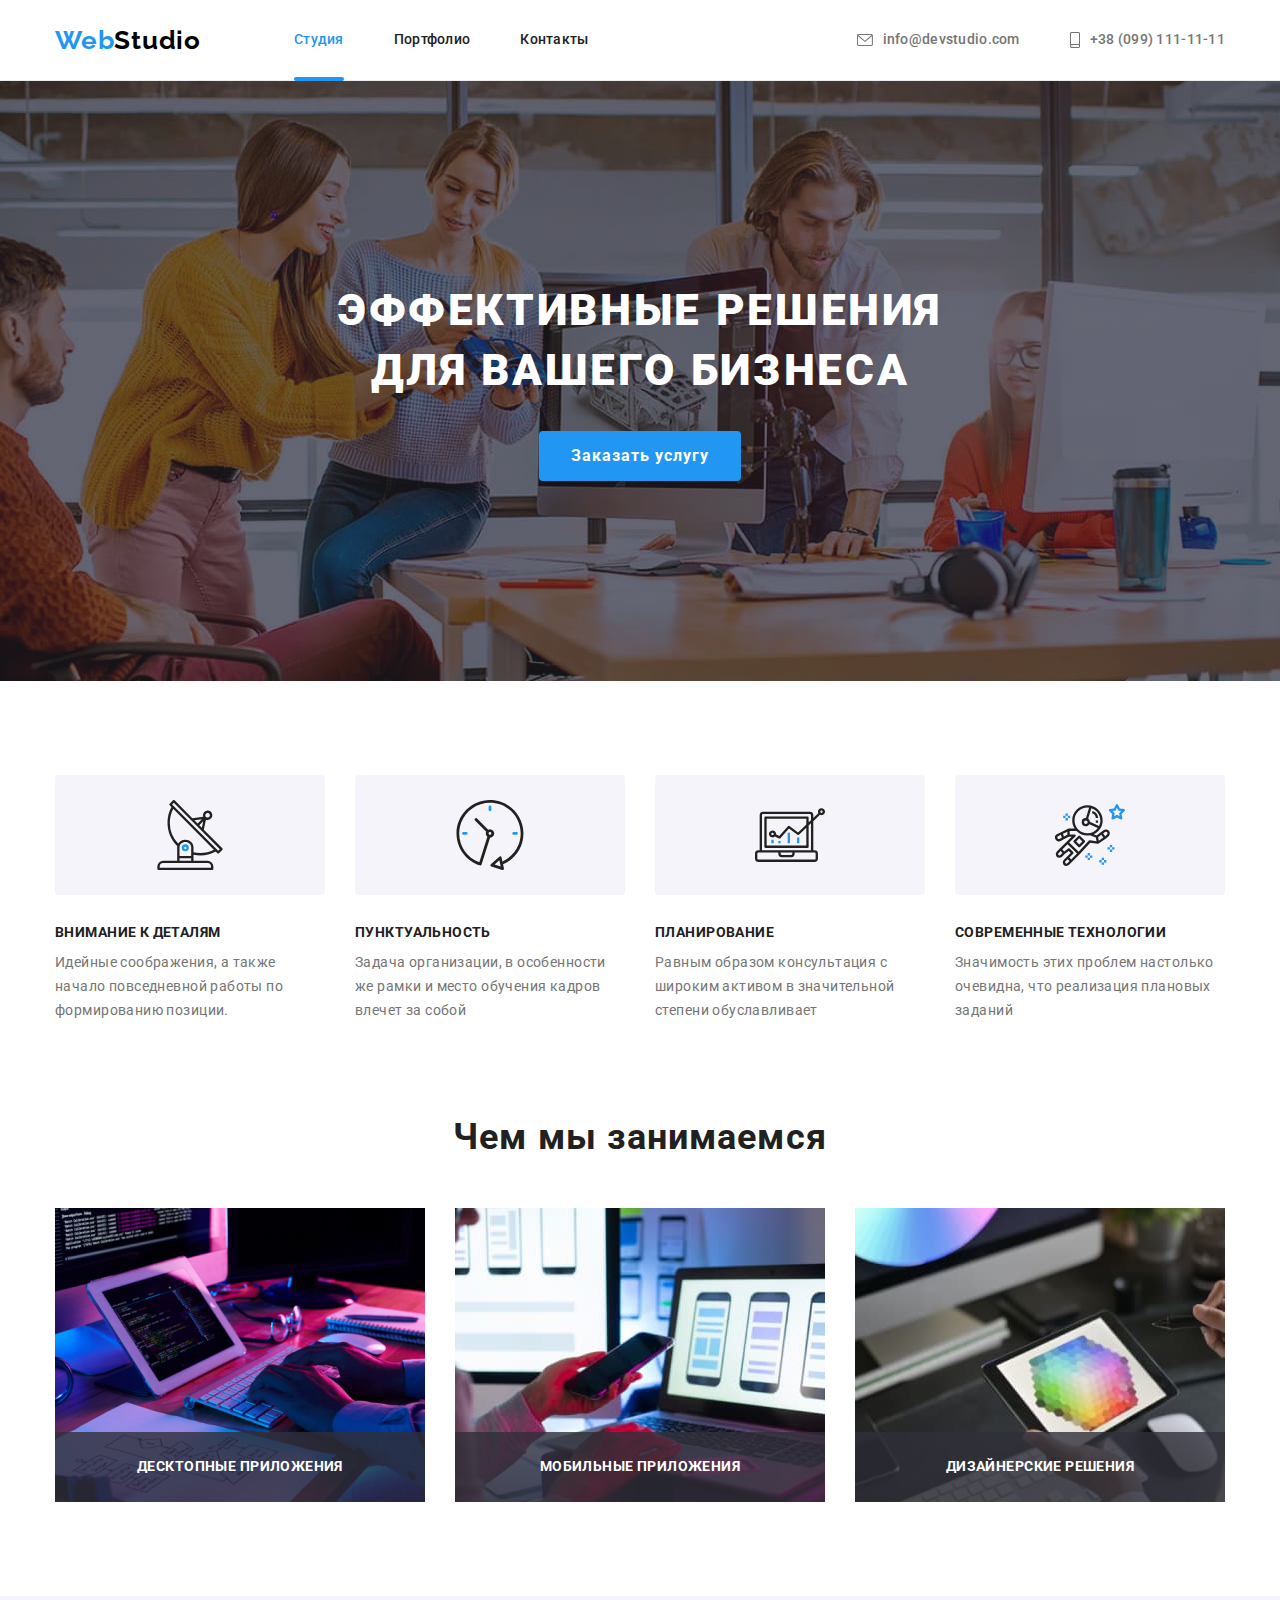
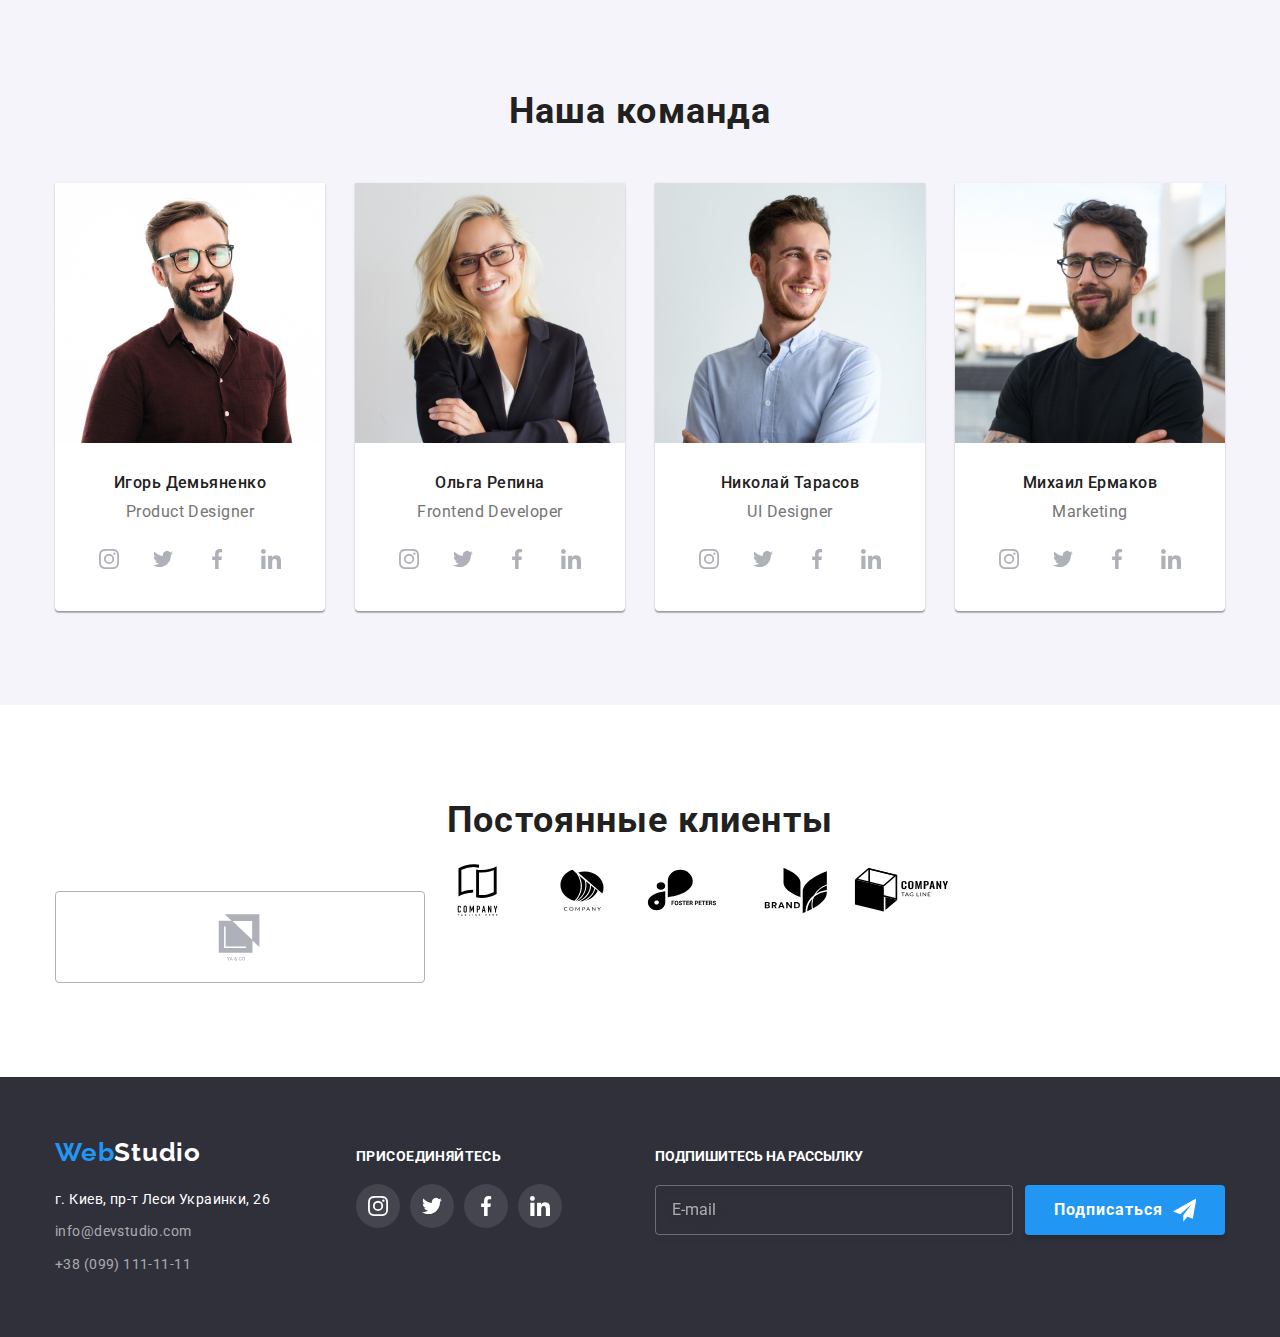
==== index.html @ c0c323d1 "team" ====
<!DOCTYPE html>
<html lang="ru">
  <head>
    <meta charset="UTF-8" />
    <meta http-equiv="X-UA-Compatible" content="IE=edge" />
    <meta name="viewport" content="width=device-width, initial-scale=1.0" />
    <title>WebStudio</title>
    <link
      href="https://fonts.googleapis.com/css2?family=Raleway:wght@700&family=Roboto:wght@400;500;700;900&display=swap"
      rel="stylesheet"
    />
    <link
      rel="stylesheet"
      href="https://cdnjs.cloudflare.com/ajax/libs/modern-normalize/1.1.0/modern-normalize.min.css"
    />
    <link rel="stylesheet" href="./css/style.css" />
  </head>
  <body>
    <!-- Хедер -->
    <header class="page-header">
      <div class="container page-header__container">
        <a href="./index.html" class="logo page-header__logo">
          <span class="logo__accent">Web</span>Studio
        </a>
        <!-- Навигация  -->
        <nav class="navigation container__navigation">
          <ul class="site-nav">
            <li class="site-nav__item">
              <a href="./index.html" class="site-nav__link site-nav__link--current"> Студия </a>
            </li>
            <li class="site-nav__item">
              <a href="./portfolio.html" class="site-nav__link"> Портфолио </a>
            </li>
            <li class="site-nav__item"><a href="" class="site-nav__link"> Контакты </a></li>
          </ul>
        </nav>
        <!-- Контакты -->
        <ul class="contacts page-header__contacts">
          <li class="contacts__item">
            <a href="mailto:info@devstudio.com" class="contacts__link">
              <svg class="contacts__icon" height="12" width="16">
                <use href="./images/icons.svg#icon-envelope"></use>
              </svg>
              info@devstudio.com</a
            >
          </li>
          <li class="contacts__item">
            <a href="tel:+380991111111" class="contacts__link">
              <svg class="contacts__icon" height="16" width="10">
                <use href="./images/icons.svg#icon-smartphone"></use>
              </svg>
              +38 (099) 111-11-11</a
            >
          </li>
        </ul>
      </div>
    </header>
    <!-- Главный раздел -->
    <main>
      <!-- Герой -->
      <section class="hero">
        <div class="container">
          <h1 class="hero__title">
            Эффективные решения <br />
            для вашего бизнеса
          </h1>
          <!-- кнопка -->
          <button type="button" class="button-primary hero__button-primary" data-modal-open>
            Заказать услугу
          </button>
        </div>
      </section>
      <!-- секция особенности -->
      <section class="section">
        <div class="container">
          <h2 class="visually-hidden">Особенности</h2>

          <ul class="feature">
            <li class="feature__item">
              <div class="feature__icon-div">
                <svg class="feature__icon" height="70" width="70">
                  <use href="./images/icons.svg#icon-antenna-1"></use>
                </svg>
              </div>
              <h3 class="feature__title">Внимание к деталям</h3>
              <p class="feature__text">
                Идейные соображения, а также начало повседневной работы по формированию позиции.
              </p>
            </li>

            <li class="feature__item">
              <div class="feature__icon-div">
                <svg class="feature__icon" height="70" width="70">
                  <use href="./images/icons.svg#icon-clock-1"></use>
                </svg>
              </div>
              <h3 class="feature__title">Пунктуальность</h3>
              <p class="feature__text">
                Задача организации, в особенности же рамки и место обучения кадров влечет за собой
              </p>
            </li>

            <li class="feature__item">
              <div class="feature__icon-div">
                <svg class="feature__icon" height="70" width="70">
                  <use href="./images/icons.svg#icon-diagram-1"></use>
                </svg>
              </div>

              <h3 class="feature__title">Планирование</h3>
              <p class="feature__text">
                Равным образом консультация с широким активом в значительной степени обуславливает
              </p>
            </li>

            <li class="feature__item">
              <div class="feature__icon-div">
                <svg class="feature__icon" height="70" width="70">
                  <use href="./images/icons.svg#icon-astronaut-1"></use>
                </svg>
              </div>

              <h3 class="feature__title">Современные технологии</h3>
              <p class="feature__text">
                Значимость этих проблем настолько очевидна, что реализация плановых заданий
              </p>
            </li>
          </ul>
        </div>
      </section>
      <!-- секция работы -->
      <section class="section section--no-top-padding">
        <div class="container">
          <h2 class="section__title">Чем мы занимаемся</h2>
          <ul class="images">

            <li class="images__item">
              <div class="images__card">
                <img src="./images/img-1.jpg" alt="Создание баз данных" width="370" height="294" />
                <div class="images__thumb">
                  <p class="images__text">Десктопные приложения</p>
                </div>
              </div>
            </li>

            <li class="images__item">
              <div class="images__card">
                <img
                  src="./images/img-2.jpg"
                  alt="Синхронизация приложений"
                  width="370"
                  height="294"
                  />

                <div class="images__thumb">
                  <p class="images__text">Мобильные приложения</p>
                </div>
              </div>
            </li>

            <li class="images__item">
              <div class="images__card">
                <img src="./images/img-3.jpg" alt="Подбор цвета" width="370" height="294" />

                <div class="images__thumb">
                  <p class="images__text">Дизайнерские решения</p>
                </div>
              </div>
            </li>
          </ul>
        </div>
      </section>

      <!-- секция команда -->
      <section class="section section--team">
        <div class="container">
          <h2 class="section__title">Наша команда</h2>

          <ul class="team">
            <li class="team__item">
              <article class="team__card">
                <img
                  src="./images/team-card-1.jpg"
                  alt="Игорь Демьяненко"
                  width="270"
                  height="260"
                />

                <div class="team__card-thumb">
                  <h3 class="team__title">Игорь Демьяненко</h3>
                  <p class="team__text" lang="en">Product Designer</p>
                  <ul class="social">
                    <li class="social__item">
                      <a
                        href="https://www.instagram.com/"
                        target="_blank"
                        rel="noreferrer noopener"
                        class="social__link"
                      >
                        <svg class="social__icon" height="20" width="20">
                          <use href="./images/icons.svg#icon-instagram-2-1"></use>
                        </svg>
                      </a>
                    </li>
                    <li class="social__item">
                      <a href="" class="social__link" >
                        <svg class="social__icon" height="20" width="20">
                          <use href="./images/icons.svg#icon-twitter-1"></use>
                        </svg>
                      </a>
                    </li>
                    <li class="social__item">
                      <a href="" class="social__link">
                        <svg class="social__icon" height="20" width="20">
                          <use href="./images/icons.svg#icon-facebook-1"></use>
                        </svg>
                      </a>
                    </li>
                    <li class="social__item">
                      <a href="" class="social__link">
                        <svg class="social__icon" height="20" width="20">
                          <use href="./images/icons.svg#icon-linkedin-1"></use>
                        </svg>
                      </a>
                    </li>
                  </ul>
                </div>
              </article>
            </li>

            <li class="team__item">
              <article class="team__card">
                <img src="./images/team-card-2.jpg" alt="Ольга Репина" width="270" height="260" />

                <div class="team__card-thumb">
                  <h3 class="team__title">Ольга Репина</h3>
                  <p class="team__text" lang="en">Frontend Developer</p>
                  <ul class="social">
                    <li class="social__item">
                      <a href="" class="social__link">
                        <svg class="social__icon" height="20" width="20">
                          <use href="./images/icons.svg#icon-instagram-2-1"></use>
                        </svg>
                      </a>
                    </li>
                    <li class="social__item">
                      <a href="" class="social__link">
                        <svg class="social__icon" height="20" width="20">
                          <use href="./images/icons.svg#icon-twitter-1"></use>
                        </svg>
                      </a>
                    </li>
                    <li class="social__item">
                      <a href="" class="social__link">
                        <svg class="social__icon" height="20" width="20">
                          <use href="./images/icons.svg#icon-facebook-1"></use>
                        </svg>
                      </a>
                    </li>
                    <li class="social__item">
                      <a href="" class="social__link">
                        <svg class="social__icon" height="20" width="20">
                          <use href="./images/icons.svg#icon-linkedin-1"></use>
                        </svg>
                      </a>
                    </li>
                  </ul>
                </div>
              </article>
            </li>

            <li class="team__item">
              <article class="team__card">
                <img
                  src="./images/team-card-3.jpg"
                  alt="Николай Тарасов"
                  width="270"
                  height="260"
                />

                <div class="team__card-thumb">
                  <h3 class="team__title">Николай Тарасов</h3>
                  <p class="team__text" lang="en">UI Designer</p>
                  <ul class="social">
                    <li class="item">
                      <a href="" class="social__link">
                        <svg class="social__icon" height="20" width="20">
                          <use href="./images/icons.svg#icon-instagram-2-1"></use>
                        </svg>
                      </a>
                    </li>
                    <li class="item">
                      <a href="" class="social__link">
                        <svg class="social__icon" height="20" width="20">
                          <use href="./images/icons.svg#icon-twitter-1"></use>
                        </svg>
                      </a>
                    </li>
                    <li class="item">
                      <a href="" class="social__link">
                        <svg class="social__icon" height="20" width="20">
                          <use href="./images/icons.svg#icon-facebook-1"></use>
                        </svg>
                      </a>
                    </li>
                    <li class="item">
                      <a href="" class="social__link">
                        <svg class="social__icon" height="20" width="20">
                          <use href="./images/icons.svg#icon-linkedin-1"></use>
                        </svg>
                      </a>
                    </li>
                  </ul>
                </div>
              </article>
            </li>

            <li class="team__item">
              <article class="team__card">
                <img src="./images/team-card-4.jpg" alt="Михаил Ермаков" width="270" height="260" />

                <div class="team__card-thumb">
                  <h3 class="team__title">Михаил Ермаков</h3>
                  <p class="team__text" lang="en">Marketing</p>
                  <ul class="social">
                    <li class="item">
                      <a href="" class="social__link">
                        <svg class="social__icon" height="20" width="20">
                          <use href="./images/icons.svg#icon-instagram-2-1"></use>
                        </svg>
                      </a>
                    </li>
                    <li class="item">
                      <a href="" class="social__link">
                        <svg class="social__icon" height="20" width="20">
                          <use href="./images/icons.svg#icon-twitter-1"></use>
                        </svg>
                      </a>
                    </li>
                    <li class="item">
                      <a href="" class="social__link">
                        <svg class="social__icon" height="20" width="20">
                          <use href="./images/icons.svg#icon-facebook-1"></use>
                        </svg>
                      </a>
                    </li>
                    <li class="item">
                      <a href="" class="social__link">
                        <svg class="social__icon" height="20" width="20">
                          <use href="./images/icons.svg#icon-linkedin-1"></use>
                        </svg>
                      </a>
                    </li>
                  </ul>
                </div>
              </article>
            </li>
          </ul>
        </div>
      </section>

      <!-- Секция Клиенты -->
      <section class="section">
        <div class="container">
          <h2 class="section__title">Постоянные клиенты</h2>
          <ul class="customers">
            <li class="customers__item">
              <a href="" class="costumers__link">
                <svg class="icon-costumers first">
                  <use href="./images/icons.svg#icon-Logo"></use>
                </svg>
              </a>
            </li>
            <li class="item">
              <a href="" class="link-costumers">
                <svg class="icon-costumers second">
                  <use href="./images/icons.svg#icon-Logo-1"></use>
                </svg>
              </a>
            </li>

            <li class="item">
              <a href="" class="link-costumers">
                <svg class="icon-costumers third">
                  <use href="./images/icons.svg#icon-Logo-2"></use>
                </svg>
              </a>
            </li>

            <li class="item">
              <a href="" class="link-costumers">
                <svg class="icon-costumers fourth">
                  <use href="./images/icons.svg#icon-Logo-3"></use>
                </svg>
              </a>
            </li>

            <li class="item">
              <a href="" class="link-costumers">
                <svg class="icon-costumers fifth">
                  <use href="./images/icons.svg#icon-Logo-4"></use>
                </svg>
              </a>
            </li>

            <li class="item">
              <a href="" class="link-costumers">
                <svg class="icon-costumers sixth">
                  <use href="./images/icons.svg#icon-Logo-5"></use>
                </svg>
              </a>
            </li>
          </ul>
        </div>
      </section>
    </main>

    <!-- Футер -->
    <footer class="page-footer">
      <div class="container page-footer__content">
        <!-- <div class=""> -->
          <div class="page-footer__address">
            <a href="./index.html" class="logo page-footer__logo"> <span class="logo__accent">Web</span>Studio </a>
            <address class="address">
              <ul class="address__list">
                <li class="address__item">
                  <a
                    href="https://goo.gl/maps/oPbWowYrKjm67KPz8"
                    class="address__link address__link--location"
                    target="_blank"
                    rel="noreferrer noopener"
                    >г. Киев, пр-т Леси Украинки, 26
                  </a>
                </li>
                <li class="address__item">
                  <a href="mailto:info@devstudio.com" class="address__link">info@devstudio.com </a> <br />
                </li>
                <li class="address__item">
                  <a href="tel:+380991111111" class="address__link">+38 (099) 111-11-11</a>
                </li>
              </ul>
            </address>
          </div>

          <div class="page-footer__social">
            <h2 class="footer__title">присоединяйтесь</h2>
            <ul class="social footer__social">
              <li class="social__item">
                <a
                  href="https://www.instagram.com/"
                  target="_blank"
                  rel="noreferrer noopener"
                  class="social__link"
                >
                  <svg class="social__icon" height="20" width="20">
                    <use href="./images/icons.svg#icon-instagram-2-1"></use>
                  </svg>
                </a>
              </li>
              <li class="social__item">
                <a href="" class="social__link" >
                  <svg class="social__icon" height="20" width="20">
                    <use href="./images/icons.svg#icon-twitter-1"></use>
                  </svg>
                </a>
              </li>
              <li class="social__item">
                <a href="" class="social__link">
                  <svg class="social__icon" height="20" width="20">
                    <use href="./images/icons.svg#icon-facebook-1"></use>
                  </svg>
                </a>
              </li>
              <li class="social__item">
                <a href="" class="social__link">
                  <svg class="social__icon" height="20" width="20">
                    <use href="./images/icons.svg#icon-linkedin-1"></use>
                  </svg>
                </a>
              </li>
            </ul>
            
          </div>

          <form class="footer-form" autocomplete="off">
            <label class="footer-field">
              Подпишитесь на рассылку
              <input type="email" name="mail" placeholder="E-mail" />
            </label>

            <button class="btn-footer" type="submit">
              Подписаться
              <svg class="icon-form">
                <use href="./images/icons.svg#icon-icon-send"></use>
              </svg>
            </button>
          </form>
        <!-- </div> -->
      </div>
    </footer>

    <div class="backdrop is-hidden" data-modal>
      <div class="modal">
        <form class="form-modal" autocomplete="off">
          <p class="form-modal__title">Оставьте свои данные, мы вам перезвоним</p>

          <label class="form-modal__field">
            Имя
            <input class="form-modal__input" type="text" name="name" />
            <svg class="form-modal__icon" width="18" height="18">
              <use href="./images/icons.svg#icon-person-black-18dp-1"></use>
            </svg>
          </label>

          <label class="form-modal__field">
            Телефон
            <input class="form-modal__input" type="tel" name="tel" />
            <svg class="form-modal__icon" width="18" height="18">
              <use href="./images/icons.svg#icon-phone-black-18dp-1"></use>
            </svg>
          </label>

          <label class="form-modal__field">
            Почта
            <input class="form-modal__input" type="email" name="email" />
            <svg class="form-modal__icon" width="18" height="18">
              <use href="./images/icons.svg#icon-email-black-18dp-1"></use>
            </svg>
          </label>

          <label class="form-modal__field form-modal__field--textarea">
            Комментарий
            <textarea
              class="form-modal__textarea"
              name="comment"
              rows="4"
              placeholder="Введите текст"
            ></textarea>
          </label>

          <label class="form-modal__field form-modal__field--checkbox">
            <input class="policy-checkbox" type="checkbox" name="policy" />

            <svg class="icon-check" width="16" height="15">
              <use href="./images/icons.svg#icon-Vector-2"></use>
            </svg>
            <span>
              Соглашаюсь с рассылкой и принимаю <a href="" class="policy-link">Условия договора</a>
            </span>
          </label>

          <button class="button-submit" type="submit">Отправить</button>
        </form>

        <button type="button" class="button-close" data-modal-close>
          <svg class="icon-modal">
            <use href="./images/icons.svg#icon-close-black-18dp-2-1"></use>
          </svg>
        </button>
      </div>
    </div>
    <script src="./js/modal.js"></script>
  </body>
</html>
---- css/style.css ----
html{
    box-sizing: border-box;
}

*, 
*::before,
*::after{
box-sizing: inherit;
}

:root {
    --primery-text-color: #757575;
    --title-text-color:#212121;
    --accent-color: #2196F3;
    --primery-white-color:#FFFFFF;
    --footer-contact-color:rgba(255, 255, 255, 0.6);
    --hero-button-color:#188CE8;
    --button-portfolio-color:#F5F4FA;
    --hero-fon-color:#2F303A;
    --card-set-gape: 30px;
    --box-shadow-team:0px 1px 3px rgba(0, 0, 0, 0.12),
    0px 1px 1px rgba(0, 0, 0, 0.14),
    0px 2px 1px rgba(0, 0, 0, 0.2);
    --box-shadow-benefits:0px 1px 1px rgba(0, 0, 0, 0.12), 
    0px 4px 4px rgba(0, 0, 0, 0.06), 
    1px 4px 6px rgba(0, 0, 0, 0.16);
}


 /*утилиты  */
h1,
h2,
h3,
h4,
h5,
h6,
p {
margin: 0;
}

ul{
margin: 0;
padding: 0;
list-style: none;
}

img {
display: block;
max-width: 100%;
height: auto
}

a{
text-decoration: none;
color: inherit;
}

body {
    background-color:var(--primery-white-color);
    color:var(--primery-text-color);
    font-family: Roboto, sans-serif;
    }

/* скрыть заголовок H1 */
.visually-hidden {
position: absolute;
white-space: nowrap;
width: 1px;
height: 1px;
overflow: hidden;
border: 0px;
padding: 0px;
clip: rect(0 0 0 0);
clip-path: inset(50%);
margin: -1px;
}
/* .list {
margin: 0px;
padding: 0px;
list-style: none;
} */
/* разметка хедера */
.page-header{
border-bottom: 1px solid #ECECEC;
}

/* fix heder */
/* .page-header{
position: fixed;
width: 100%;
top: 0;
left: 0;
min-height: 80px;
background-color:rgba(255, 165, 0, 1);
outline: 1px solid black;
} */





/* разметка навигации */
.page-header__container{
display: flex;
align-items: center;
justify-content: baseline;
}


.page-header__contacts{
margin-left: auto;
}
/* разметка контейнера */

.container {
width: 1200px;
padding-left: 15px;
padding-right: 15px;
margin-left: auto;
margin-right: auto;
}


/* разметка оформление
.card-thumb {
outline: 1px solid red;
}

.item * {
outline: 1px solid tomato;


/* logo */

.accent {
color: var(--accent-color);
}

.logo {
color: #000000;
font-family: Raleway, sans-serif;
font-weight: 700;
font-size: 26px;
line-height: 1.19;
letter-spacing: 0.03em;
text-decoration: none;

transition:color 250ms cubic-bezier(0.4, 0, 0.2, 1);

}


.logo__accent{
    color: var(--accent-color);
}
.page-header__logo{
margin-right: 93px;
}
.logo:hover,
.logo:focus {
color: var(--accent-color);
}
.nav{
/* margin-left: 93px; */
}
.site-nav{
display: flex;
}

.site-nav__item{
margin-right: 50px;
}
.site-nav .item:last-child{
margin-right: 0px;
}

/* site nav */
.site-nav__link {
display: block;
position: relative;
padding-top: 32px;
padding-bottom: 32px;

color:var(--title-text-color) ;
font-weight: 500;
font-size: 14px;
line-height: 1.14;
letter-spacing: 0.02em;
text-decoration: none;

transition:color 250ms cubic-bezier(0.4, 0, 0.2, 1);
}
.site-nav__link:hover, 
.site-nav__link:focus{
color:var(--accent-color) ;
}
.site-nav__link--current {
color:var(--accent-color);
}
/* подчеркивание */
.site-nav__link--current::after {
display: block;
position: absolute;
bottom: -1px;
left: 0px;
content: "";
width: 100%;
height: 4px;
border-radius: 2px;
background-color: var(--accent-color);
}

/* auth-nav */
.contacts{
display: flex;
/* margin-left: auto; */
align-items: center;
justify-content: center;
}



.contacts__item:not(:last-child){
margin-right: 50px;
}
/* oбязательно!!!!!!!!! content:
иконки конверт и телефон "" */

.contacts__icon{
margin-right: 10px;
}

/* .icon-smartfhone{
height: 16px;
width: 10px;
margin-right: 10px;

} */



/* text  */
.contacts__link{
display: flex;
align-items: center;
color: var(--primery-text-color);
fill: var(--primery-text-color);
font-weight: 500;
font-size: 14px;
line-height: 1.14;
letter-spacing: 0.02em;
text-decoration: none;

transition:color 250ms cubic-bezier(0.4, 0, 0.2, 1), 
fill 250ms cubic-bezier(0.4, 0, 0.2, 1) ;

}


.contacts__link:hover, 
.contacts__link:focus{
color: var(--accent-color);
fill: var(--accent-color);
}


.hero{
margin-left: auto;
margin-right: auto;
padding: 200px 0px;
text-align: center;
max-width: 1600px;
min-height: 600px;
background-color: var(--hero-fon-color);
background-image: linear-gradient(to right,
rgba(47, 48, 58,0.4), 
rgba(47, 48, 58, 0.4)),
url(../images/background-hero.jpg);
background-repeat: no-repeat;
background-position: center;
background-size: cover;
}


.hero__title{
margin-top: 0px;
margin-bottom:30px;

color:var(--primery-white-color);
font-weight: 900;
font-size: 44px;
line-height: 1.36;
letter-spacing: 0.06em;
text-transform: uppercase;
}


/* button index.html*/

.button{cursor: pointer;}
/* .button--primary{cursor: pointer;} */
.button-close{cursor: pointer;}
.btn-footer{cursor: pointer;}
.button-submit{cursor: pointer;}

.button-primary{
display:inline-block;
cursor: pointer;
border-radius:4px;
padding: 10px 32px;
min-width: 200px;
text-align: center;



color:var(--primery-white-color);
background-color:var(--accent-color);
font-family: inherit;
font-weight: 700;
font-size: 16px;
line-height: 1.88;
text-align: center;
letter-spacing: 0.06em;
text-decoration: none;
border: none;

transition:color 250ms cubic-bezier(0.4, 0, 0.2, 1),
background-color 250ms cubic-bezier(0.4, 0, 0.2, 1);
}

.button-primary:hover,
.button-primary:focus {
/* border: none; */
color: var(--primery-white-color);
background-color:var(--hero-button-color);
}


/*падинги всех секций*/
.section{
padding: 94px 0px;
}

.section--no-top-padding{
    padding-top: 0;
}

.section--team{
background-color:var(--button-portfolio-color); 
padding: 94px 0px;
}

/* стили и отступы заголовоков H */
.section__title {
color: var(--title-text-color);
font-weight: 700;
font-size: 36px;
line-height: 1.17;
text-align: center;
letter-spacing: 0.03em;

margin-bottom: 50px;
}

/* section Feature */

/* контейнер FEATURE */

/* установка иконок */



.feature {
display: flex;
margin-top: calc(-1 * var(--card-set-gape));
margin-left: calc(-1 * var(--card-set-gape));
}


.feature__item {
flex-basis: calc(100% / 3 - var(--card-set-gape));
margin-left: var(--card-set-gape);
margin-top: var(--card-set-gape);
}
.feature__icon-div {
    display: flex;
    justify-content: center;
    align-items: center;
    height: 120px;
    background-color: var(--button-portfolio-color);
    border-radius: 4px;
    margin-bottom: 30px;
}

.feature__icon {
    height: 70px;
    width: 70px;
}

.feature__title {
color: var(--title-text-color);
font-weight: 700;
font-size: 14px;
line-height: 1.14;
letter-spacing: 0.03em;
font-style: normal;
text-transform: uppercase;
}

.feature__text {
margin-top: 10px;
color: var(--primery-text-color);
font-weight: 400;
font-size: 14px;
line-height: 1.7;
letter-spacing: 0.03em;
font-style: normal;
}

/* section-Images */

/* /* контейнер IMAGES */
.section-images {
/* padding-top: 0px; */
}

.section-images__title{
color: var(--title-text-color);
font-weight: 700;
font-size: 36px;
line-height: 1.17;
text-align: center;
letter-spacing: 0.03em; 
margin-bottom: 50px;
} 

.images {

display: flex;
margin-top: calc(-1 * var(--card-set-gape));
margin-left: calc(-1 * var(--card-set-gape));
}
    
.images__item {
flex-basis: calc(100% / 3 - var(--card-set-gape));
margin-left: var(--card-set-gape);
margin-top: var(--card-set-gape);
}



.images__card{
display: flex;
position: relative;
}

.images__thumb{
position: absolute;
display: flex;
height: 70px;
width: 100%;
justify-content: center;
align-items: center;
bottom: 0px;
background-color: rgba(47, 48, 58, 0.8);
}

.images__text{
font-style: normal;
font-weight: 700;
font-size: 14px;
line-height: 1.14;
letter-spacing: 0.03em;
text-transform: uppercase;
color:var(--primery-white-color);
}







/* section-Team */

/* контейнер TEAM */
/* .team-section{
background-color:var(--button-portfolio-color); 
padding: 94px 0px;
} */
.team {

/* сетка для разметки 1 строка */
display: flex;
/* margin-top: calc(-1 * var(--card-set-gape));
margin-left: calc(-1 * var(--card-set-gape)); */
gap: 30px;
}

/* .team-section__title{
color: var(--title-text-color);
font-weight: 700;
font-size: 36px;
line-height: 1.17;
text-align: center;
letter-spacing: 0.03em; 
margin-bottom: 50px;
}    */


.team__item {
/* flex-basis: calc(100% / 3 - var(--card-set-gape)); */
/* margin-left: var(--card-set-gape); */
/* margin-top: var(--card-set-gape); */
box-shadow: var(--box-shadow-team);
border-radius: 0px 0px 4px 4px;
background-color: #FFFFFF;
}

.team__card-thumb{
padding: 30px 0px;
text-align: center;
}
.team__title{
color: var(--title-text-color);
font-weight: 500;
font-size: 16px;
line-height: 1.19;
letter-spacing: 0.03em;
/* text-align: center; */
}
.team__text{
color: var(--primery-text-color);
font-size: 16px;
line-height: 1.19;
letter-spacing: 0.03em;
margin-top: 10px;
margin-bottom: 16px;
/* text-align: center; */
}


/* Добавление иконок соц.сети в team */
.social{
display: flex;
align-items: center;
justify-content: center;
gap: 10px;
}

.social__link{
display: flex; 
align-items: center;
justify-content: center;
height: 44px;
width: 44px;
border-radius: 50%;
fill: #AFB1B8;
transition:background-color 250ms cubic-bezier(0.4, 0, 0.2, 1),
fill 250ms cubic-bezier(0.4, 0, 0.2, 1);
} 

.social__icon{

}

/* .social__link{
display: flex;
align-items: center;
justify-content: center;
} */

/* .social-title>.item{
margin-right:10px ;
} */
/* .social-title>.item:nth-child(4n){
margin-right: 0px;
} */


/* .icon-inst,
.icon-twitter,
.icon-facebook,
.icon-ln{
height: 20px;
width: 20px;
} */

.social__link:hover,
.social__link:focus{
fill:#FFFFFF;
background-color: var(--accent-color);
} 
    
    



/* секция Постоянные клиенты */




.customers{
display: flex;
margin-top: calc(-1 * var(--card-set-gape));
margin-left: calc(-1 * var(--card-set-gape));
}
.customers__item{
flex-basis: calc(100% / 3 - var(--card-set-gape));
margin-left: var(--card-set-gape);
margin-top: var(--card-set-gape);
height: 92px;
}

/* .link{
text-decoration: none;
margin: 0px;
padding: 0px;
} */

.costumers__link{
width: 100%;
height: 100%;
display: flex;
align-items: center;
justify-content: center;
fill:#afb1b8 ;
border: 1px solid #AFB1B8;
border-radius: 4px;
transition:fill 250ms cubic-bezier(0.4, 0, 0.2, 1),
border 250ms cubic-bezier(0.4, 0, 0.2, 1);
}

.costumers__link:hover,
.costumers__link:focus{
border: 1px solid var(--accent-color);
fill: var(--accent-color);
}


.icon-costumers{
height: 60px;
width: 106px;
}



/* Макет Портфолио */

/* контейнер portfolio */
.filters-title{
position: absolute;
white-space: nowrap;
width: 1px;
height: 1px;
overflow: hidden;
border: 0px;
padding: 0px;
clip: rect(0 0 0 0);
clip-path: inset(50%);
margin: -1px;
}

/* button portfolio */

.portfolio-button {

display: flex;
justify-content: center;
margin-bottom: 50px;
}

.portfolio-button .item:not(:last-child) {
margin-right: 8px;
}

.button {
display: inline-block;
border-radius: 4px;
padding: 6px 22px;
text-align: center;
min-width: 73px;
color: var(--title-text-color);
background-color: var(--button-portfolio-color);
font-family: inherit;
font-weight: 500;
font-size: 16px;
line-height: 1.6;
letter-spacing: 0.03em;
text-decoration: none;
border: none;

transition:color 250ms cubic-bezier(0.4, 0, 0.2, 1), 
background-color 250ms cubic-bezier(0.4, 0, 0.2, 1),
box-shadow 250ms cubic-bezier(0.4, 0, 0.2, 1);

}

.button.current {
border: none;
color: var(--primery-white-color);
background-color: var(--accent-color);
text-decoration: none;
box-shadow: var(--box-shadow-team);
}

.button.primary:hover,
.button.primary:focus {
color: var(--primery-white-color);
background-color: var(--accent-color);
border-color: var(--button-portfolio-color);
box-shadow: var(--box-shadow-team);
}


/* сетка для разметки 2 строки и более.. */
/* primer */
/* .benefits {
display: flex;
flex-wrap: wrap;
margin-top: -(minus) znachenie 1 otstupa vverh (margina)/2;
margin-left: -(minus) znachenie 1 otstupa vlevo (margina)/2;} 
gde margin top i left=gap (top left) */

/* .benefits>.item { */
/* flex-basis: calc(100%-n(px) / p);
margin-left: znachenie 1 otstupa vlevo (margina)/2;
margin-top: znachenie 1 otstupa vverh (margina)/2;}
gde margin top i left=gape (top left) */
/* gde */
/* n(kol-vo otstupov*znachenie margina (px)) */ 
/* p-kol-vo stolbikov */

/* .benefits{
display: flex;
flex-wrap: wrap;
esli odinakovo to prosto gap:
row-gap: 40px;
column-gap: 30px;
}
.benefits> .item{
flex-basis: calc((100% - 60px)/3);
} */

/* сетка для разметки 2 строки и более.. */
.benefits {
display: flex;
flex-wrap: wrap;
margin-top: calc(-1 * var(--card-set-gape));
margin-left: calc(-1 * var(--card-set-gape));
}

.benefits > .item{
flex-basis: calc(100% / 3 - var(--card-set-gape));
margin-left:var(--card-set-gape);
margin-top:var(--card-set-gape);
}

/* эффект overlok */

/* скрывать лишнее */
.benefits-img{ 
position: relative;
overflow: hidden;
}


/* эффекты выезжания окна */
.benefits-img::before{
display: inline-block;
content: "";
position: absolute;
top:0;
left:0;
width: 100%;
height: 100%;
opacity: 1;
background-color: rgba(33, 150, 243, 0.9);
transform: translateY(100%);
transition: transform 250ms cubic-bezier(0.4, 0, 0.2, 1);

}

.img-thumb{
position: absolute;
top: 0;
left: 0;
opacity:1;
padding: 63px 24px ;
transform: translateY(100%);
transition: transform 250ms cubic-bezier(0.4, 0, 0.2, 1);
}

.img-text {
font-weight: 400;
font-size: 18px;
line-height: 1.56;
letter-spacing: 0.03em;
color: var(--primery-white-color);
}

/* hover overlok всей карточки */
.card-shadow:hover .benefits-img::before,
.card-shadow:focus .benefits-img::before{
transform: translateY(0);
}

.card-shadow:hover .img-thumb,
.card-shadow:focus .img-thumb {
transform: translateY(0);
}





/* эффект тени на ховер focus */

.card-shadow{
display: block;
text-decoration: none;
transition:box-shadow 250ms cubic-bezier(0.4, 0, 0.2, 1);
}

.card-shadow:hover,
.card-shadow:focus{
box-shadow:var(--box-shadow-benefits);
}


/* рамки и отступы внутри них */


.benefits .card-thumb{
padding: 20px 24px;
border-right: 1px solid #ECECEC;
border-left: 1px solid #ECECEC;;
border-bottom: 1px solid #ECECEC;
}

/* загаловки в списках */

.benefits-title {
color: var(--title-text-color);
font-weight: 700;
font-size: 18px;
line-height: 2;
letter-spacing: 0.06em;
}

/* абзацы в списках*/

.benefits-text {
color: var(--primery-text-color);
font-size: 16px;
line-height: 1.9;
letter-spacing: 0.03em;
margin-top: 4px;
}



/* footer background */
.page-footer {
background-color:var(--hero-fon-color);
padding: 60px 0px;
}

.page-footer__content {
    display: flex;
    align-items: baseline;
    }

    .page-footer__address{
        flex-grow: 1;
        }
/* footer LOGO */

.page-footer__logo {
/* display: inline-block; */

color: var(--primery-white-color);

}

/* .footer-logo:hover,
.footer-logo:focus {
color: var(--accent-color);
} */


/* address */

.address{
font-style: normal;
margin-top: 20px;
}


.address__item:not(:first-child) {
margin-top: 9px;
}

/* оформление текста и ссылок footer */

.address__list {
font-size: 14px;
line-height: 1.7;
letter-spacing: 0.03em;
text-decoration: none;
font-style: normal;
}


.address__link {
color:var(--footer-contact-color);
transition:color 250ms cubic-bezier(0.4, 0, 0.2, 1);
}
.address__link--location{
color:var(--primery-white-color);
/* transition:color 250ms cubic-bezier(0.4, 0, 0.2, 1); */
}

.address__link:hover,
.address__link:focus{
color:var(--accent-color);
}


/* .information .link:hover,
.information .link:focus{
color: var(--accent-color);
} */


/* добавление второй части футера */

/* титулка футера */
.footer__title {
color: var(--primery-white-color);
font-weight: 700;
font-size: 14px;
line-height: 16px;
letter-spacing: 0.03em;
text-transform: uppercase;
font-style: normal;
margin-bottom: 20px;
}

/* общий div футера */



/* div размер контейнера второй части футера */
.page-footer__social{
margin-left: 70px;
}

.footer__social .social__item {
background-color: rgba(255, 255, 255, 0.1);
border-radius: 50%;   
}    

.footer__social .social__icon{
    fill: var(--primery-white-color) ;
}
/* коррекция иконок footer ccылки*/

/* .footer-icon {
display: flex;
align-items: center;
justify-content: center;
height: 44px;
width: 44px;
border-radius: 50%;
background-color: rgba(255, 255, 255, 0.1);
transition:background-color 250ms cubic-bezier(0.4, 0, 0.2, 1);
/* fill: var(--primery-white-color); */






/* Модальное окно */

/* backdrop */
.backdrop{
position: fixed;
top: 0;
left: 0;
width:100%;
height:100%;
background-color: rgba(0, 0, 0, 0.2);
opacity: 1;
transition: opacity 250ms 
cubic-bezier(0.4, 0, 0.2, 1), visibility 250ms 
cubic-bezier(0.4, 0, 0.2, 1);
}

/*opacity- невидимость */
/* pointer-events возможность нажимать на кнопки */
/* s-hidden class backdrop */
.backdrop.is-hidden{
visibility: hidden;
opacity: 0;
pointer-events: none;
}

.backdrop.is-hidden .modal{
transform: translate( -50%, -50%) scale(1.1);  
}
/* modal window */
.modal{
display: block;
position: absolute;
top: 50%;
left: 50%;
padding: 40px;
transform: translate( -50%, -50%) scale(1);
min-height: 581px;
min-width: 528px;
background-color: var(--primery-white-color);
border-radius: 4px;
box-shadow: 0px 1px 3px rgba(0, 0, 0, 0.12), 
0px 1px 1px rgba(0, 0, 0, 0.14),
0px 2px 1px rgba(0, 0, 0, 0.2);
transition:transform 250ms 
cubic-bezier(0.4, 0, 0.2, 1);
}
/* button modal */
.button-close{
display: flex;
position: absolute;
top:8px; 
right:8px;
justify-content: center;
align-items: center;
padding: 0px;
height: 30px;
width: 30px;
border-radius: 50%;
border: 1px solid rgba(0, 0, 0, 0.1);
background-color: #FFFFFF;
transition: fill 250ms cubic-bezier(0.4, 0, 0.2, 1);
}

.button-close:hover,
.button-close:focus {
fill:rgba(33, 150, 243, 1);
}


.icon-modal{
height: 18px;
width: 18px;
}


/* forms footer */
/* добавление отступа в первую колонку */



.footer-form{
display: flex;
margin-left: 93px;
align-items: flex-end;
justify-content: flex-start;
}

.footer-form .footer-field{
width: min-content;
font-weight: 700;
font-size: 14px;
line-height: 1.14;
text-transform: uppercase;
color: var(--primery-white-color);
}

.footer-form input {
margin-top: 20px;
padding-left: 16px;
padding-right: 16px;
width: 358px;
height: 50px;
background-color: transparent;
color: var(--primery-white-color);
font-size: 16px;
line-height: 1.25;
border: 1px solid rgba(255, 255, 255, 0.3);
filter: drop-shadow(0px 4px 4px rgba(0, 0, 0, 0.15));
border-radius: 4px;
}
.footer-form input::placeholder {
color: rgba(255, 255, 255, 0.6);
font-size: 16px;
line-height: 1.25;
}



/* кнопка в футере */
 
.btn-footer{
display: flex;
align-items: center;
text-align: center;
font-weight: 700;
font-size: 16px;
line-height: 1.88;
letter-spacing: 0.06em;
color: #FFFFFF;
padding: 10px 29px;
margin-left: 12px;
width: 200px;
height: 50px;
box-shadow: 0px 4px 4px rgba(0, 0, 0, 0.15);
border-radius: 4px;
border: none;
background-color: var(--accent-color);
color: rgba(255, 255, 255, 1);
} 

/*иконка в футере */

.icon-form {
height: 24px;
width: 24px;
margin-left: 10px;
}



/* форма в модальном окне */

.form{
display: block;
margin-top: 0px;
}

/* name form */
.form-modal__title {
font-weight: 700;
font-size: 20px;
line-height: 1.15;
text-align: center;
letter-spacing: 0.03em;
color: var(--title-text-color);
margin-bottom: 12px;
}

.form-modal__field {
position: relative;
display: block;
font-size: 12px;
line-height: 1.17;
letter-spacing: 0.01em;
color: var(--primery-text-color);
margin-bottom: 10px;
}


/* .form-modal .form-modal__field:not(.form-modal .form-field.checkbox, .form-modal .form-field.textarea) {
margin-bottom: 10px;
} */

.form-modal__field--textarea {
margin-bottom: 20px;
}

.form-modal__input,
.form-modal__textarea {
width: 100%;
}

.form-modal__input {
height: 40px;
margin-top: 4px;
padding-left: 42px;
padding-right: 16px;
}

.form-modal__textarea {
display: block;
height: 120px;
margin-top: 4px;
padding: 12px 16px;
resize: none;
}

.form-modal__field .form-modal__icon {
position: absolute;
left: 12px;
bottom: 11px;
fill: var(--title-text-color);
transition: transform 250ms cubic-bezier(0.4, 0, 0.2, 1);
}

.form-modal__input,
.form-modal__textarea {
border: 1px solid rgba(33, 33, 33, 0.2);
border-radius: 4px;
font-size: 14px;
line-height: 1.17;
letter-spacing: 0.01em;
transition: border 250ms cubic-bezier(0.4, 0, 0.2, 1);
}

.form-modal__input:focus,
.form-modal__textarea:focus{
border: 1px solid #2196F3;
outline:transparent;
}

.form-modal__input:focus + .form-modal__icon {
fill:#2196F3 ;
}

.form-modal__textarea::placeholder {
font-size: 12px;
line-height: 1.17;
letter-spacing: 0.01em;
color: rgba(117, 117, 117, 0.5);
}
/* .policy-checkbox {
position: absolute;
white-space: nowrap;
width: 1px;
height: 1px;
overflow: hidden;
border: 0px;
padding: 0px;
clip: rect(0 0 0 0);
clip-path: inset(50%);
margin: -1px;
} */
.policy-checkbox{
position: absolute;
appearance: none;
}

.form-modal__field--checkbox {
margin-bottom: 0px;
}
.form-modal__field--checkbox {
display: flex;
align-items: center;
justify-content: center;
font-size: 14px;
line-height: 1.7;
}

.icon-check {
background-size: contain;
background-origin: border-box;
margin-right: 7px;
fill: white;
border: 2px solid var(--title-text-color);
border-radius: 2px;
transition: border 250ms cubic-bezier(0.4, 0, 0.2, 1), 
background-color 250ms cubic-bezier(0.4, 0, 0.2, 1), 
border-color 250ms cubic-bezier(0.4, 0, 0.2, 1);
}

.policy-checkbox:checked + .icon-check {
border: 1px solid #2196f3;
border-radius: 2px;
background-color: #2196f3;
}

.policy-link {
color: #2196f3 ;
}


.form-modal .button-submit{
display: block;
margin-left: auto;
margin-right: auto;
}

.button-submit{
display: flex;
align-items: center;
justify-content: center;
font-style: normal;
margin-top: 30px;
min-width: 200px;
height: 50px;
font-weight: 700;
font-size: 16px;
line-height: 1.88;
letter-spacing: 0.06em;
color: #FFFFFF;
margin-left: auto;
margin-right: auto;
background-color: #2196F3;
box-shadow: 0px 4px 4px rgba(0, 0, 0, 0.15);
border-radius: 4px;
border: none;
}

















/* Oбщий background E5E5E5 */
/* лого цвет #2196F3 #000000 */
/* цвет основного текста #212121; */
/* цвет дополнительного текста  #757575; */

/* белый #ffffff*/
/* акцент #2196F3 */
/* задний фон хедера  background: #F5F4FA */
/* задний фон под кнопкой background: #2F303A */
/* задний фон основного раздела background: #E5E5E5 */
/* фон внизу почта и телефон rgba(255, 255, 255, 0.6) */

/* .button{ 
font-family: inherit;}*/
/* {
    color: var(--title-text-color);
    background-color: var(--primery-white-color);
}
.button.primary{
    color: var(--primery-white-color);
    background-color:var(--accent-color);
}
.button.secondary{
    color:var(--accent-color);
    background-color:var(--primery-white-color);
}
html
<li><a href=""class=button primary> Log in </a></li>
<li><a href=""class=button secondary> Register </a></li> */

/* .box{
    margin-bottom: 50px;
    /* border: 5px solid tomato;
    padding: 20px;
    margin: 20px;
    background-color: tomato; 
    outline: 2px solid tomato;
    background-color: tomato;}
 */

 /* выбрать четные,  (2n+1) не четные  */
/* .work-list > .item:nth-child(2n){
background-color: red;    
} */

/* Пример выбора последнего или первого элемента */

/* .site-nav .item {
margin-right: 50px;
}

.site-nav .item:last-child {
margin-right: 0px;
}

.site-nav .item:not(:last-child){
margin-right: 50px;
}
.site-nav .item + .item {
margin-left: 50px;
} */



/* строки в списках */
/* width: calc(100%/2);
/* calc((100%-колво маржинов в строке(строк-1)*знач марж (1-это 30px)/кол-во элементов(строк) */
/* (100%-60px(2 марж по 30px)/3(cтроки */
/* альтернатива:
.benefits .item:not(:nth-child(3n)) {
margin-right: 30px; */
/* альтернатива:
.benefits .item:not(:nth-child(-n+3)) {
margin-bottom: 30px;
} */





/* .benefits {
    display: flex;
    flex-wrap: wrap;
    margin-top: 50px;
    padding-bottom: 94px;
    background-color: tomato;
}

.benefits .item {
    width: 370px;
    margin-right: 30px;
    margin-bottom: 30px;
    outline: 1px solid teal;
}

/* .benefits .item:nth-child(3n) {
    margin-right: 0px;
}


.benefits .item:nth-child(n+7) {
    margin-bottom: 0px;
}





загаловки в списках
.benefits-title {
    color: var(--title-text-color);
    font-weight: 700;
    font-size: 18px;
    line-height: 2;
    letter-spacing: 0.06em;
    margin-top: 20px;
}

/* абзацы в списках*/
/* .benefits-text {
    color: var(--primery-text-color);
    font-size: 16px;
    line-height: 1.9;
    letter-spacing: 0.03em;
    margin-bottom: 0px;}  */
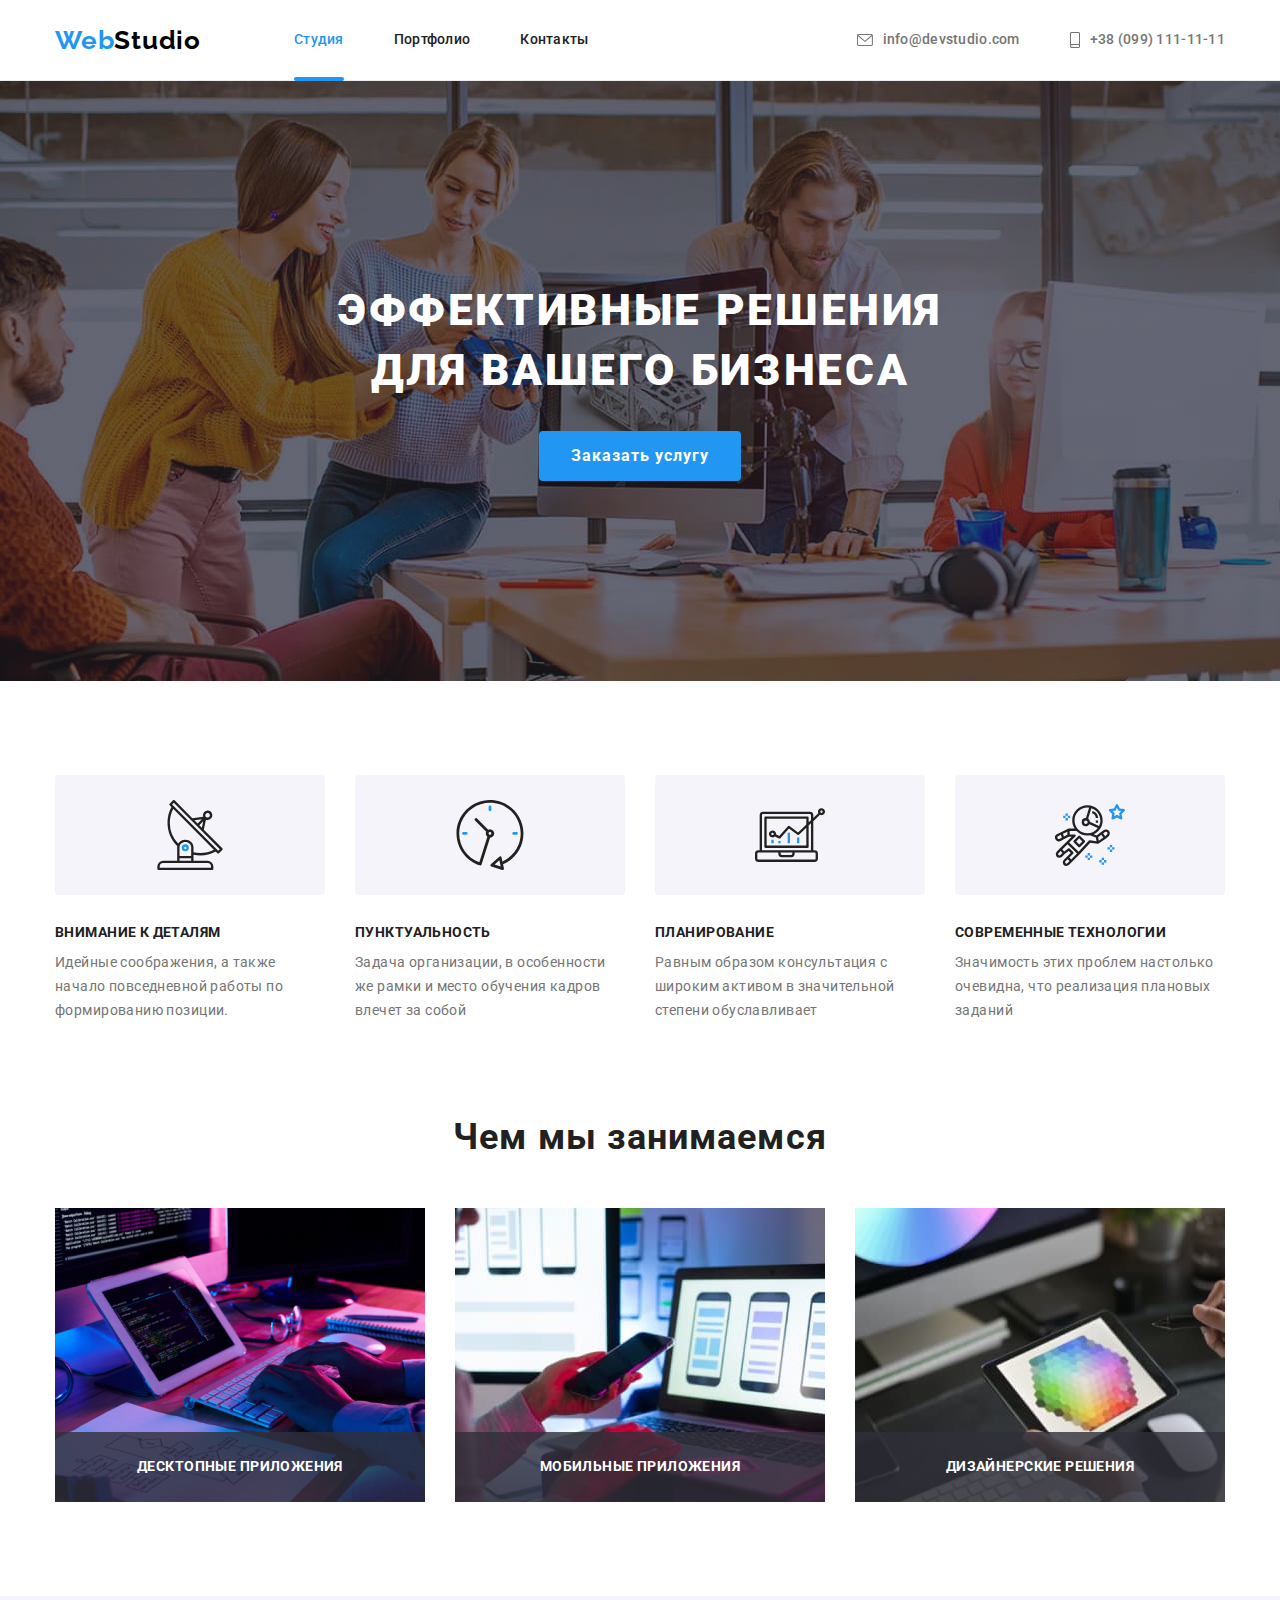
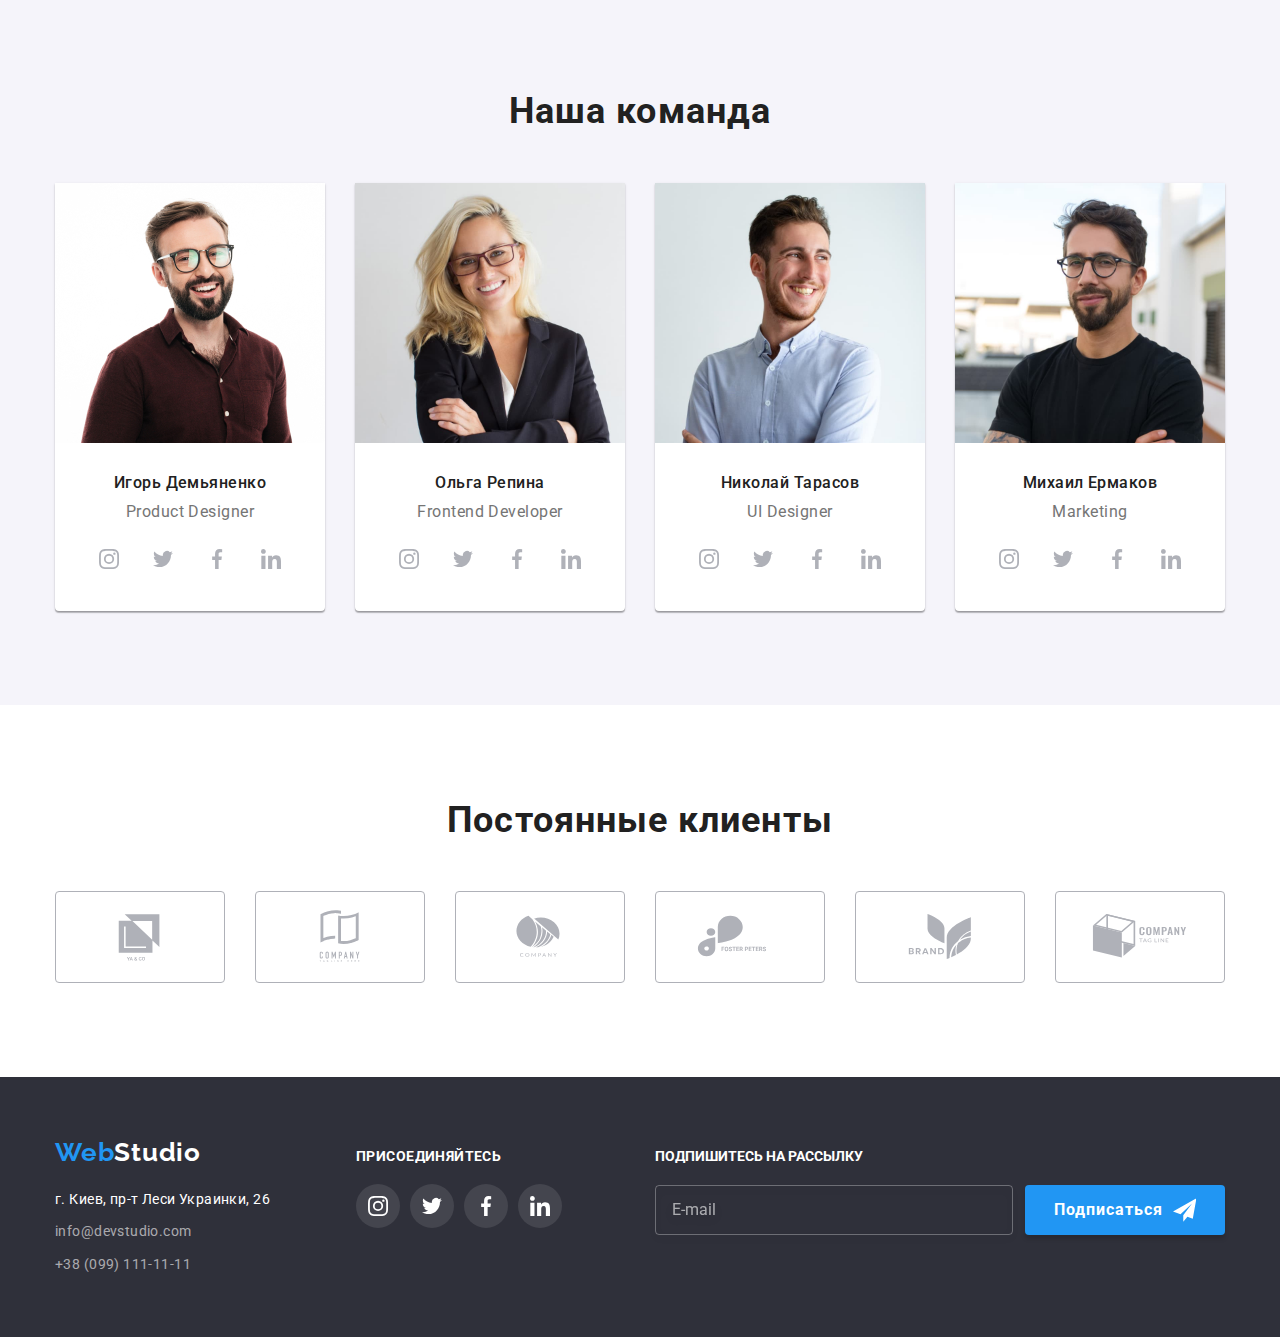
==== commit 347cd828: "customers" ====
--- a/index.html
+++ b/index.html
@@ -365,47 +365,47 @@
           <h2 class="section__title">Постоянные клиенты</h2>
           <ul class="customers">
             <li class="customers__item">
-              <a href="" class="costumers__link">
-                <svg class="icon-costumers first">
+              <a href="" class="customers__link">
+                <svg class="customers__icon" height="60" width="106">
                   <use href="./images/icons.svg#icon-Logo"></use>
                 </svg>
               </a>
             </li>
-            <li class="item">
-              <a href="" class="link-costumers">
-                <svg class="icon-costumers second">
+            <li class="customers__item">
+              <a href="" class="customers__link">
+                <svg class="customers__icon" height="60" width="106">
                   <use href="./images/icons.svg#icon-Logo-1"></use>
                 </svg>
               </a>
             </li>
 
-            <li class="item">
-              <a href="" class="link-costumers">
-                <svg class="icon-costumers third">
+            <li class="customers__item">
+              <a href="" class="customers__link">
+                <svg class="customers__icon" height="60" width="106">
                   <use href="./images/icons.svg#icon-Logo-2"></use>
                 </svg>
               </a>
             </li>
 
-            <li class="item">
-              <a href="" class="link-costumers">
-                <svg class="icon-costumers fourth">
+            <li class="customers__item">
+              <a href="" class="customers__link">
+                <svg class="customers__icon" height="60" width="106">
                   <use href="./images/icons.svg#icon-Logo-3"></use>
                 </svg>
               </a>
             </li>
 
-            <li class="item">
-              <a href="" class="link-costumers">
-                <svg class="icon-costumers fifth">
+            <li class="customers__item">
+              <a href="" class="customers__link">
+                <svg class="customers__icon" height="60" width="106">
                   <use href="./images/icons.svg#icon-Logo-4"></use>
                 </svg>
               </a>
             </li>
 
-            <li class="item">
-              <a href="" class="link-costumers">
-                <svg class="icon-costumers sixth">
+            <li class="customers__item">
+              <a href="" class="customers__link">
+                <svg class="customers__icon">
                   <use href="./images/icons.svg#icon-Logo-5"></use>
                 </svg>
               </a>
--- a/css/style.css
+++ b/css/style.css
@@ -619,7 +619,7 @@
 padding: 0px;
 } */
 
-.costumers__link{
+.customers__link{
 width: 100%;
 height: 100%;
 display: flex;
@@ -632,14 +632,14 @@
 border 250ms cubic-bezier(0.4, 0, 0.2, 1);
 }
 
-.costumers__link:hover,
-.costumers__link:focus{
+.customers__link:hover,
+.customers__link:focus{
 border: 1px solid var(--accent-color);
 fill: var(--accent-color);
 }
 
 
-.icon-costumers{
+.customers__icon{
 height: 60px;
 width: 106px;
 }
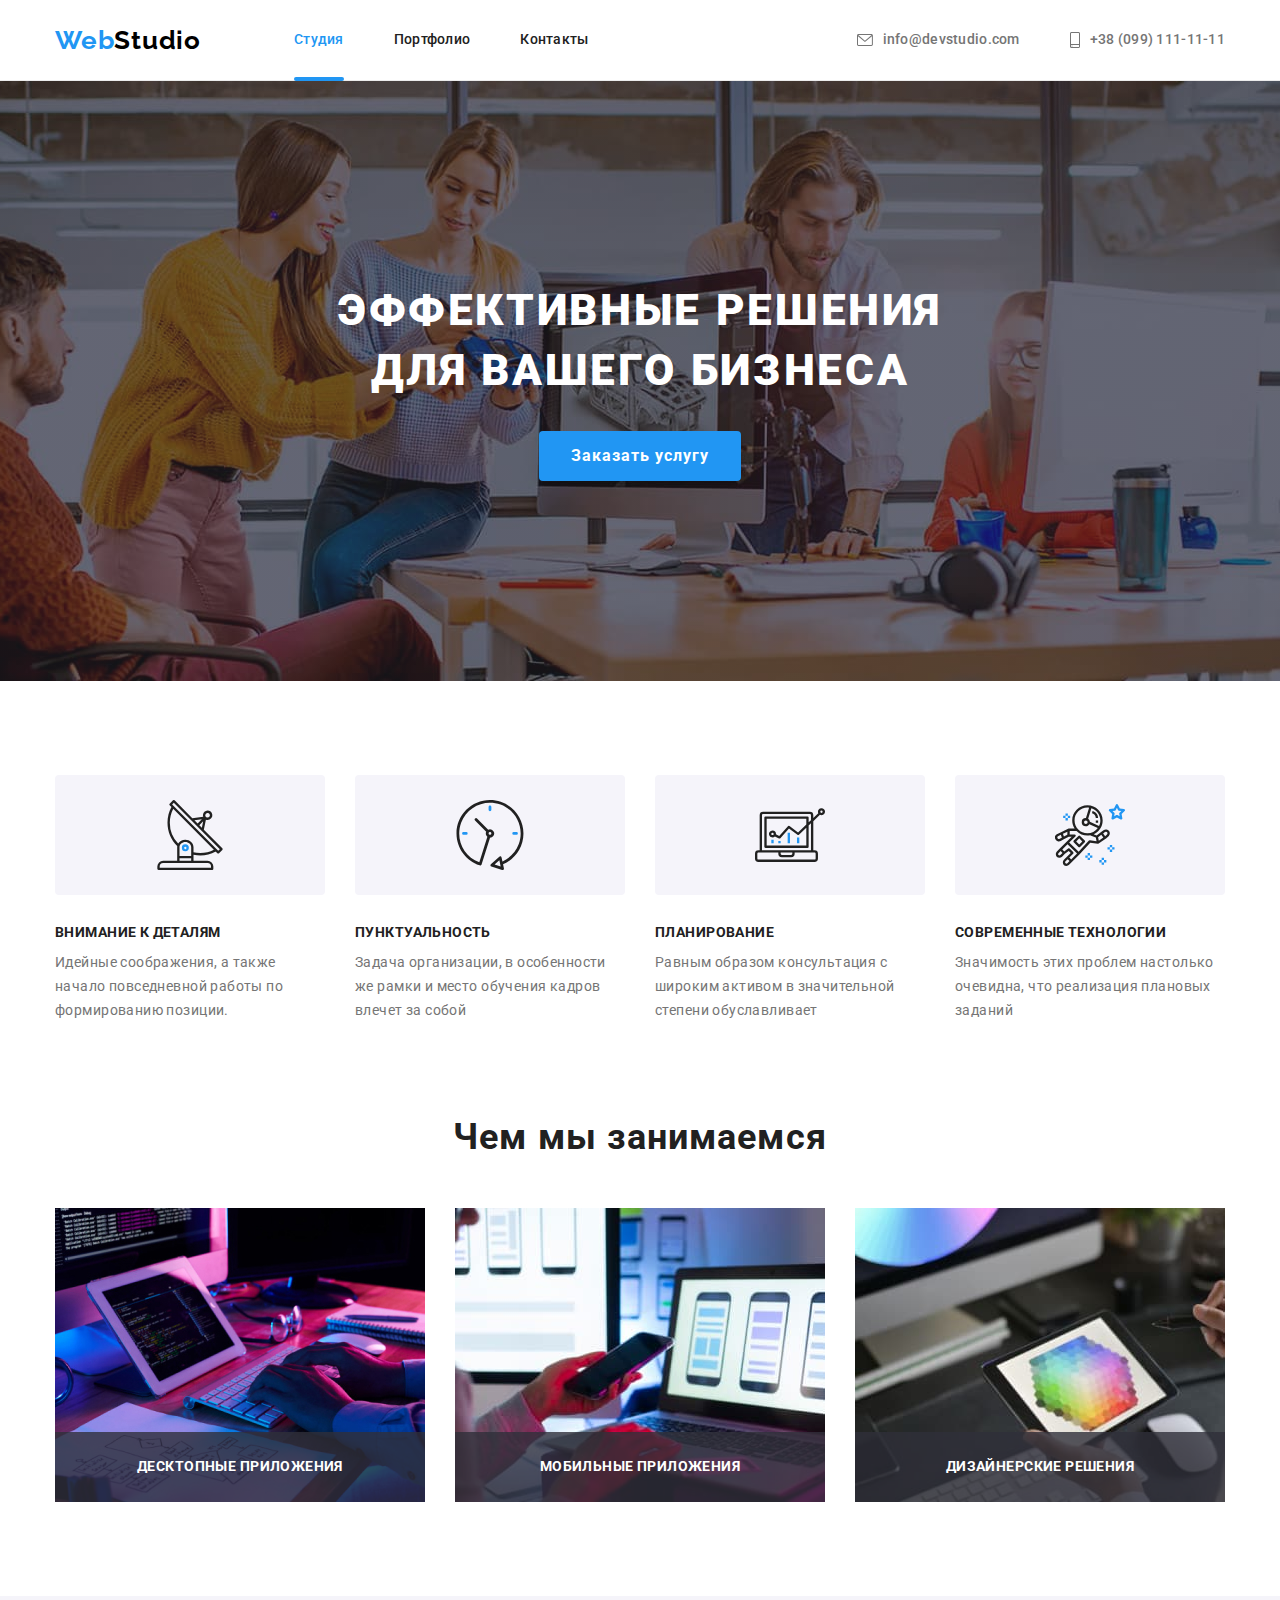
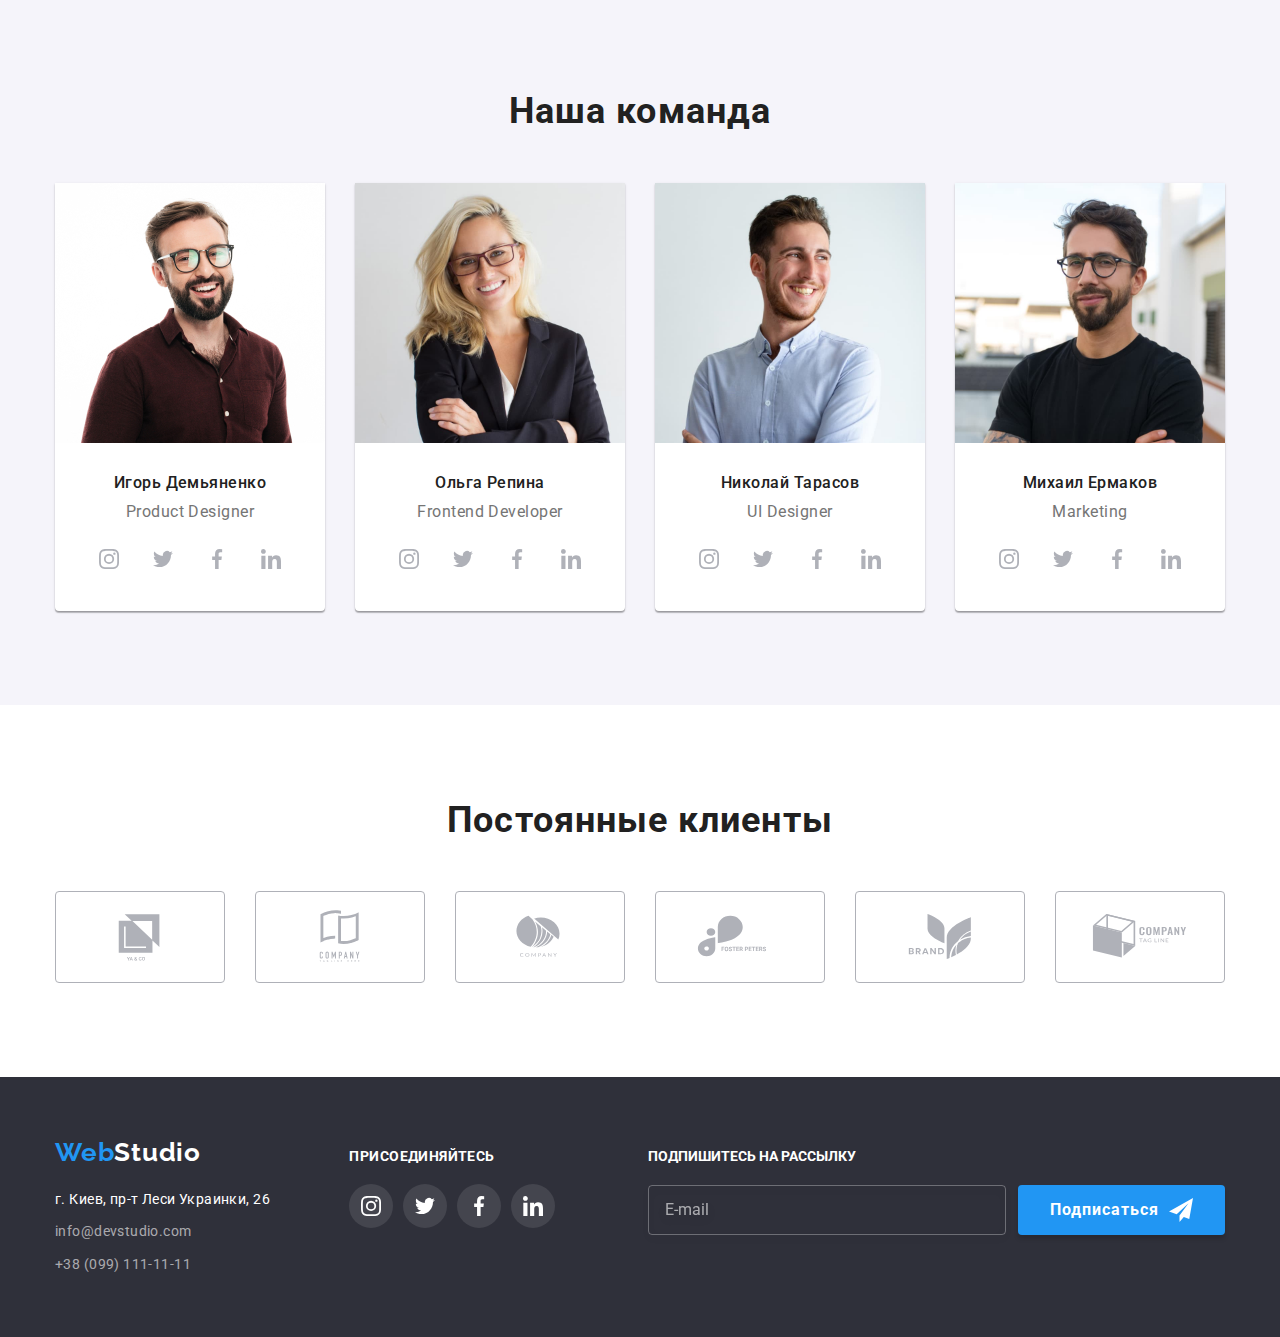
==== commit 10e20c36: "1 part" ====
--- a/index.html
+++ b/index.html
@@ -133,7 +133,6 @@
         <div class="container">
           <h2 class="section__title">Чем мы занимаемся</h2>
           <ul class="images">
-
             <li class="images__item">
               <div class="images__card">
                 <img src="./images/img-1.jpg" alt="Создание баз данных" width="370" height="294" />
@@ -150,7 +149,7 @@
                   alt="Синхронизация приложений"
                   width="370"
                   height="294"
-                  />
+                />
 
                 <div class="images__thumb">
                   <p class="images__text">Мобильные приложения</p>
@@ -203,7 +202,7 @@
                       </a>
                     </li>
                     <li class="social__item">
-                      <a href="" class="social__link" >
+                      <a href="" class="social__link">
                         <svg class="social__icon" height="20" width="20">
                           <use href="./images/icons.svg#icon-twitter-1"></use>
                         </svg>
@@ -419,82 +418,84 @@
     <footer class="page-footer">
       <div class="container page-footer__content">
         <!-- <div class=""> -->
-          <div class="page-footer__address">
-            <a href="./index.html" class="logo page-footer__logo"> <span class="logo__accent">Web</span>Studio </a>
-            <address class="address">
-              <ul class="address__list">
-                <li class="address__item">
-                  <a
-                    href="https://goo.gl/maps/oPbWowYrKjm67KPz8"
-                    class="address__link address__link--location"
-                    target="_blank"
-                    rel="noreferrer noopener"
-                    >г. Киев, пр-т Леси Украинки, 26
-                  </a>
-                </li>
-                <li class="address__item">
-                  <a href="mailto:info@devstudio.com" class="address__link">info@devstudio.com </a> <br />
-                </li>
-                <li class="address__item">
-                  <a href="tel:+380991111111" class="address__link">+38 (099) 111-11-11</a>
-                </li>
-              </ul>
-            </address>
-          </div>
-
-          <div class="page-footer__social">
-            <h2 class="footer__title">присоединяйтесь</h2>
-            <ul class="social footer__social">
-              <li class="social__item">
+        <div class="page-footer__address">
+          <a href="./index.html" class="logo page-footer__logo">
+            <span class="logo__accent">Web</span>Studio
+          </a>
+          <address class="address">
+            <ul class="address__list">
+              <li class="address__item">
                 <a
-                  href="https://www.instagram.com/"
+                  href="https://goo.gl/maps/oPbWowYrKjm67KPz8"
+                  class="address__link address__link--location"
                   target="_blank"
                   rel="noreferrer noopener"
-                  class="social__link"
-                >
-                  <svg class="social__icon" height="20" width="20">
-                    <use href="./images/icons.svg#icon-instagram-2-1"></use>
-                  </svg>
+                  >г. Киев, пр-т Леси Украинки, 26
                 </a>
               </li>
-              <li class="social__item">
-                <a href="" class="social__link" >
-                  <svg class="social__icon" height="20" width="20">
-                    <use href="./images/icons.svg#icon-twitter-1"></use>
-                  </svg>
-                </a>
+              <li class="address__item">
+                <a href="mailto:info@devstudio.com" class="address__link">info@devstudio.com </a>
+                <br />
               </li>
-              <li class="social__item">
-                <a href="" class="social__link">
-                  <svg class="social__icon" height="20" width="20">
-                    <use href="./images/icons.svg#icon-facebook-1"></use>
-                  </svg>
-                </a>
-              </li>
-              <li class="social__item">
-                <a href="" class="social__link">
-                  <svg class="social__icon" height="20" width="20">
-                    <use href="./images/icons.svg#icon-linkedin-1"></use>
-                  </svg>
-                </a>
+              <li class="address__item">
+                <a href="tel:+380991111111" class="address__link">+38 (099) 111-11-11</a>
               </li>
             </ul>
-            
-          </div>
-
-          <form class="footer-form" autocomplete="off">
-            <label class="footer-field">
-              Подпишитесь на рассылку
-              <input type="email" name="mail" placeholder="E-mail" />
-            </label>
-
-            <button class="btn-footer" type="submit">
-              Подписаться
-              <svg class="icon-form">
-                <use href="./images/icons.svg#icon-icon-send"></use>
-              </svg>
-            </button>
-          </form>
+          </address>
+        </div>
+
+        <div class="page-footer__social">
+          <h2 class="footer__title">присоединяйтесь</h2>
+          <ul class="social footer__social">
+            <li class="social__item">
+              <a
+                href="https://www.instagram.com/"
+                target="_blank"
+                rel="noreferrer noopener"
+                class="social__link"
+              >
+                <svg class="social__icon" height="20" width="20">
+                  <use href="./images/icons.svg#icon-instagram-2-1"></use>
+                </svg>
+              </a>
+            </li>
+            <li class="social__item">
+              <a href="" class="social__link">
+                <svg class="social__icon" height="20" width="20">
+                  <use href="./images/icons.svg#icon-twitter-1"></use>
+                </svg>
+              </a>
+            </li>
+            <li class="social__item">
+              <a href="" class="social__link">
+                <svg class="social__icon" height="20" width="20">
+                  <use href="./images/icons.svg#icon-facebook-1"></use>
+                </svg>
+              </a>
+            </li>
+            <li class="social__item">
+              <a href="" class="social__link">
+                <svg class="social__icon" height="20" width="20">
+                  <use href="./images/icons.svg#icon-linkedin-1"></use>
+                </svg>
+              </a>
+            </li>
+          </ul>
+        </div>
+
+        <form class="footer-form" autocomplete="off">
+          <label class="footer-form__field">
+            Подпишитесь на рассылку
+            <input class="footer-form__input" type="email" name="mail" placeholder="E-mail" />
+          </label>
+
+          <button class="button-primary button-primary--icon" type="submit">
+            Подписаться
+            <svg class="button-primary__icon" height="24" width="24">
+              <use href="./images/icons.svg#icon-icon-send"></use>
+            </svg>
+          </button>
+        </form>
         <!-- </div> -->
       </div>
     </footer>
@@ -539,17 +540,18 @@
           </label>
 
           <label class="form-modal__field form-modal__field--checkbox">
-            <input class="policy-checkbox" type="checkbox" name="policy" />
-
-            <svg class="icon-check" width="16" height="15">
+            <input class="form-modal__checkbox" type="checkbox" name="policy" />
+
+            <svg class="form-modal__icon-check" width="16" height="15">
               <use href="./images/icons.svg#icon-Vector-2"></use>
             </svg>
             <span>
-              Соглашаюсь с рассылкой и принимаю <a href="" class="policy-link">Условия договора</a>
+              Соглашаюсь с рассылкой и принимаю
+              <a href="" class="form-modal__link">Условия договора</a>
             </span>
           </label>
 
-          <button class="button-submit" type="submit">Отправить</button>
+          <button class="form-modal__button button-primary" type="submit">Отправить</button>
         </form>
 
         <button type="button" class="button-close" data-modal-close>
--- a/css/style.css
+++ b/css/style.css
@@ -310,9 +310,6 @@
 padding: 10px 32px;
 min-width: 200px;
 text-align: center;
-
-
-
 color:var(--primery-white-color);
 background-color:var(--accent-color);
 font-family: inherit;
@@ -323,9 +320,18 @@
 letter-spacing: 0.06em;
 text-decoration: none;
 border: none;
-
+box-shadow: 0px 4px 4px rgba(0, 0, 0, 0.15);
 transition:color 250ms cubic-bezier(0.4, 0, 0.2, 1),
 background-color 250ms cubic-bezier(0.4, 0, 0.2, 1);
+}
+
+.button-primary--icon {
+    display: inline-flex;
+    align-items: center;
+}
+
+.button-primary__icon {
+    margin-left: 10px;
 }
 
 .button-primary:hover,
@@ -447,8 +453,6 @@
 margin-top: var(--card-set-gape);
 }
 
-
-
 .images__card{
 display: flex;
 position: relative;
@@ -483,18 +487,14 @@
 
 /* section-Team */
 
-/* контейнер TEAM */
-/* .team-section{
-background-color:var(--button-portfolio-color); 
-padding: 94px 0px;
-} */
 .team {
-
+display: flex;
+gap: 30px;
 /* сетка для разметки 1 строка */
-display: flex;
+
 /* margin-top: calc(-1 * var(--card-set-gape));
 margin-left: calc(-1 * var(--card-set-gape)); */
-gap: 30px;
+
 }
 
 /* .team-section__title{
@@ -664,18 +664,19 @@
 
 /* button portfolio */
 
-.portfolio-button {
+.filters {
 
 display: flex;
 justify-content: center;
 margin-bottom: 50px;
 }
 
-.portfolio-button .item:not(:last-child) {
+.filters__item:not(:last-child) {
 margin-right: 8px;
 }
 
-.button {
+.filters__button {
+cursor: pointer;
 display: inline-block;
 border-radius: 4px;
 padding: 6px 22px;
@@ -697,7 +698,7 @@
 
 }
 
-.button.current {
+.filters__button--current {
 border: none;
 color: var(--primery-white-color);
 background-color: var(--accent-color);
@@ -705,8 +706,8 @@
 box-shadow: var(--box-shadow-team);
 }
 
-.button.primary:hover,
-.button.primary:focus {
+.filters__button:hover,
+.filters__button:focus {
 color: var(--primery-white-color);
 background-color: var(--accent-color);
 border-color: var(--button-portfolio-color);
@@ -751,23 +752,44 @@
 margin-left: calc(-1 * var(--card-set-gape));
 }
 
-.benefits > .item{
+.benefits__item{
 flex-basis: calc(100% / 3 - var(--card-set-gape));
 margin-left:var(--card-set-gape);
 margin-top:var(--card-set-gape);
 }
 
+.benefits-card__link {
+    display: block;
+    text-decoration: none;
+    transition: box-shadow 250ms cubic-bezier(0.4, 0, 0.2, 1);
+}
+
+.benefits-card__link:hover,
+.benefits-card__link:focus {
+    box-shadow: var(--box-shadow-benefits);
+}
+
+/* hover overlok всей карточки */
+.benefits-card__link:hover .benefits-card__img::before,
+.benefits-card__link:focus .benefits-card__img::before {
+    transform: translateY(0);
+}
+
+.benefits-card__link:hover .benefits-card__thumb,
+.benefits-card__link:focus .benefits-card__thumb {
+    transform: translateY(0);
+}
 /* эффект overlok */
 
 /* скрывать лишнее */
-.benefits-img{ 
+.benefits-card__img{ 
 position: relative;
 overflow: hidden;
 }
 
 
 /* эффекты выезжания окна */
-.benefits-img::before{
+.benefits-card__img::before{
 display: inline-block;
 content: "";
 position: absolute;
@@ -782,7 +804,7 @@
 
 }
 
-.img-thumb{
+.benefits-card__thumb{
 position: absolute;
 top: 0;
 left: 0;
@@ -792,7 +814,7 @@
 transition: transform 250ms cubic-bezier(0.4, 0, 0.2, 1);
 }
 
-.img-text {
+.benefits-card__description {
 font-weight: 400;
 font-size: 18px;
 line-height: 1.56;
@@ -800,39 +822,10 @@
 color: var(--primery-white-color);
 }
 
-/* hover overlok всей карточки */
-.card-shadow:hover .benefits-img::before,
-.card-shadow:focus .benefits-img::before{
-transform: translateY(0);
-}
-
-.card-shadow:hover .img-thumb,
-.card-shadow:focus .img-thumb {
-transform: translateY(0);
-}
-
-
-
-
-
-/* эффект тени на ховер focus */
-
-.card-shadow{
-display: block;
-text-decoration: none;
-transition:box-shadow 250ms cubic-bezier(0.4, 0, 0.2, 1);
-}
-
-.card-shadow:hover,
-.card-shadow:focus{
-box-shadow:var(--box-shadow-benefits);
-}
-
-
 /* рамки и отступы внутри них */
 
 
-.benefits .card-thumb{
+.benefits-card__meta{
 padding: 20px 24px;
 border-right: 1px solid #ECECEC;
 border-left: 1px solid #ECECEC;;
@@ -841,7 +834,7 @@
 
 /* загаловки в списках */
 
-.benefits-title {
+.benefits-card__title {
 color: var(--title-text-color);
 font-weight: 700;
 font-size: 18px;
@@ -851,7 +844,7 @@
 
 /* абзацы в списках*/
 
-.benefits-text {
+.benefits-card__text {
 color: var(--primery-text-color);
 font-size: 16px;
 line-height: 1.9;
@@ -1070,7 +1063,8 @@
 justify-content: flex-start;
 }
 
-.footer-form .footer-field{
+.footer-form__field{
+margin-right: 12px;
 width: min-content;
 font-weight: 700;
 font-size: 14px;
@@ -1079,7 +1073,7 @@
 color: var(--primery-white-color);
 }
 
-.footer-form input {
+.footer-form__input {
 margin-top: 20px;
 padding-left: 16px;
 padding-right: 16px;
@@ -1093,7 +1087,7 @@
 filter: drop-shadow(0px 4px 4px rgba(0, 0, 0, 0.15));
 border-radius: 4px;
 }
-.footer-form input::placeholder {
+.footer-form__input::placeholder {
 color: rgba(255, 255, 255, 0.6);
 font-size: 16px;
 line-height: 1.25;
@@ -1103,7 +1097,7 @@
 
 /* кнопка в футере */
  
-.btn-footer{
+/* .btn-footer{
 display: flex;
 align-items: center;
 text-align: center;
@@ -1121,15 +1115,10 @@
 border: none;
 background-color: var(--accent-color);
 color: rgba(255, 255, 255, 1);
-} 
+}  */
 
 /*иконка в футере */
 
-.icon-form {
-height: 24px;
-width: 24px;
-margin-left: 10px;
-}
 
 
 
@@ -1236,7 +1225,7 @@
 clip-path: inset(50%);
 margin: -1px;
 } */
-.policy-checkbox{
+.form-modal__checkbox{
 position: absolute;
 appearance: none;
 }
@@ -1252,7 +1241,7 @@
 line-height: 1.7;
 }
 
-.icon-check {
+.form-modal__icon-check {
 background-size: contain;
 background-origin: border-box;
 margin-right: 7px;
@@ -1264,44 +1253,23 @@
 border-color 250ms cubic-bezier(0.4, 0, 0.2, 1);
 }
 
-.policy-checkbox:checked + .icon-check {
+.form-modal__checkbox:checked + .form-modal__icon-check {
 border: 1px solid #2196f3;
 border-radius: 2px;
 background-color: #2196f3;
 }
 
-.policy-link {
+.form-modal__link {
 color: #2196f3 ;
 }
 
 
-.form-modal .button-submit{
+.form-modal__button{
 display: block;
 margin-left: auto;
 margin-right: auto;
-}
-
-.button-submit{
-display: flex;
-align-items: center;
-justify-content: center;
-font-style: normal;
 margin-top: 30px;
-min-width: 200px;
-height: 50px;
-font-weight: 700;
-font-size: 16px;
-line-height: 1.88;
-letter-spacing: 0.06em;
-color: #FFFFFF;
-margin-left: auto;
-margin-right: auto;
-background-color: #2196F3;
-box-shadow: 0px 4px 4px rgba(0, 0, 0, 0.15);
-border-radius: 4px;
-border: none;
-}
-
+}
 
 
 
@@ -1444,3 +1412,24 @@
     letter-spacing: 0.03em;
     margin-bottom: 0px;}  */
 
+.benefits {}
+
+.benefits__item {}
+
+.benefits-card {}
+
+.benefits__benefits-card {}
+
+.benefits-card__link {}
+
+.benefits-card__img {}
+
+.benefits-card__thumb {}
+
+.benefits-card__description {}
+
+.benefits-card__meta {}
+
+.benefits-card__title {}
+
+.benefits-card__text {}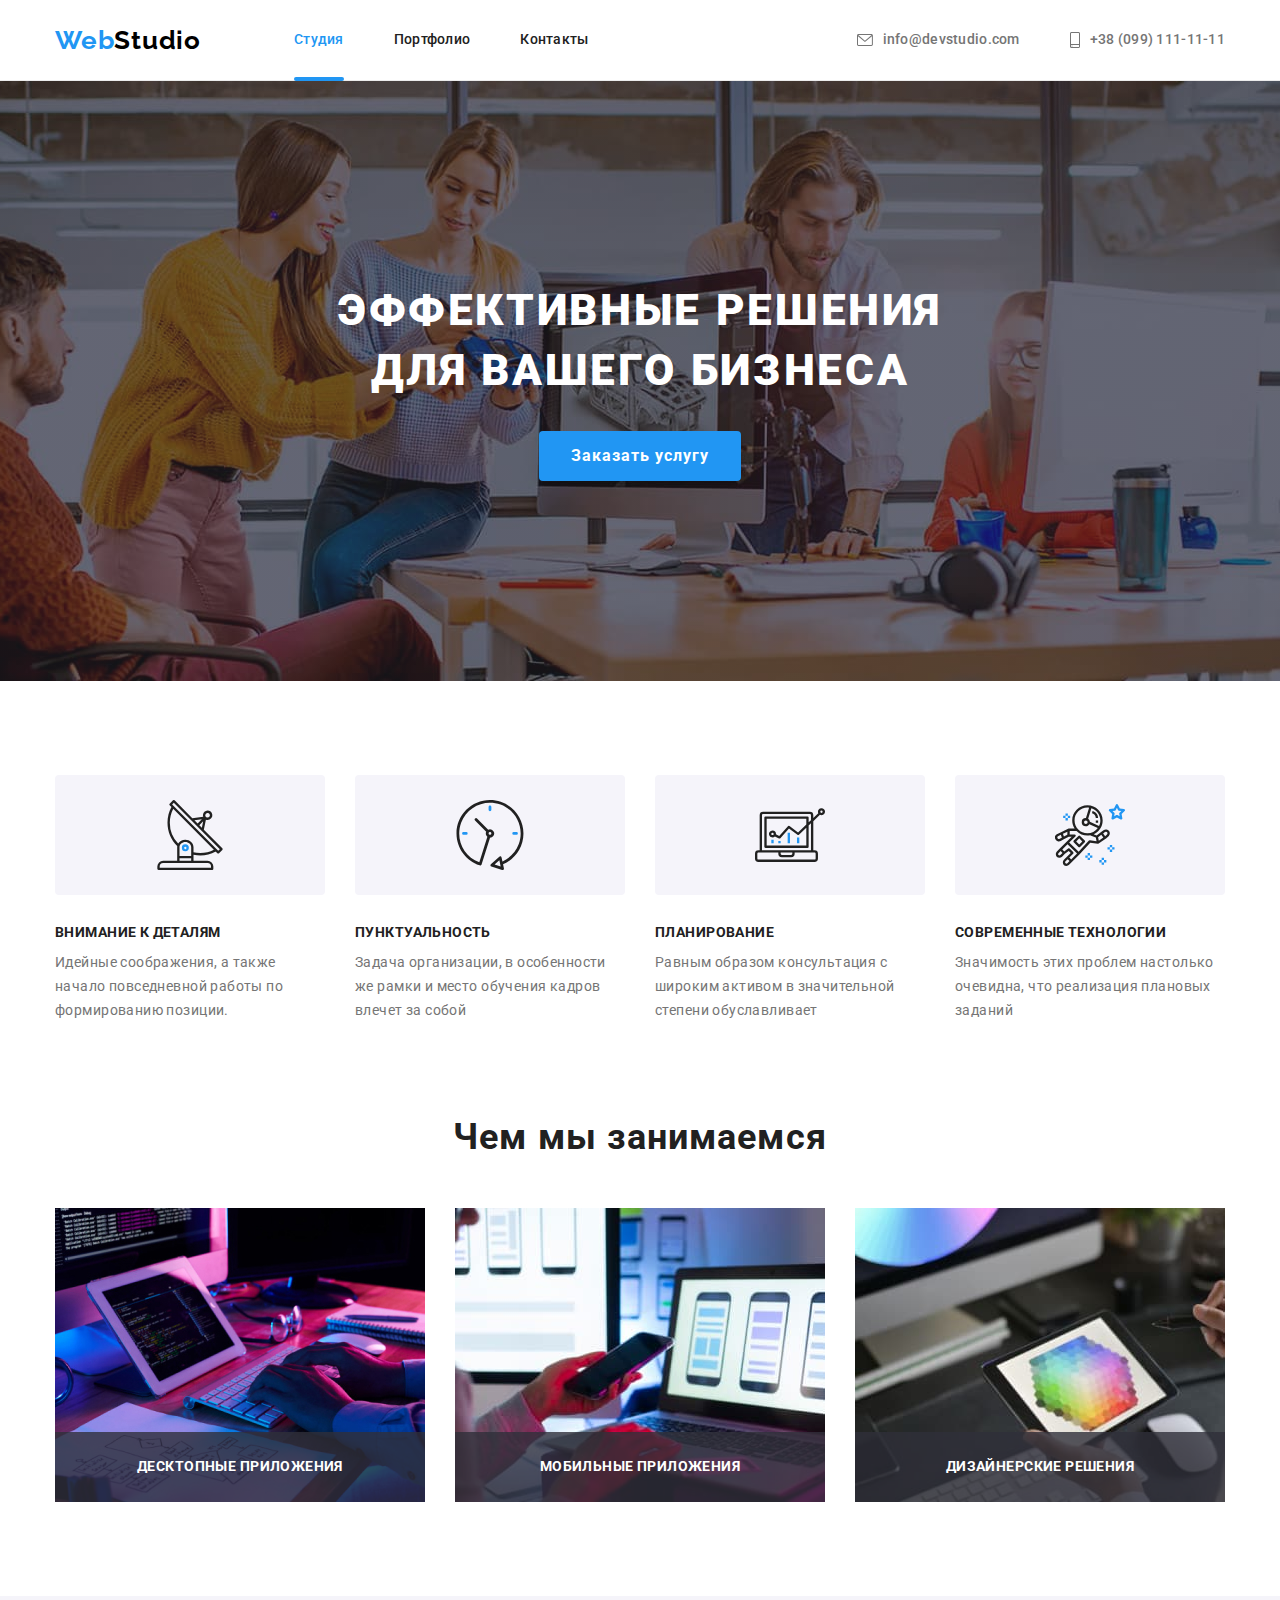
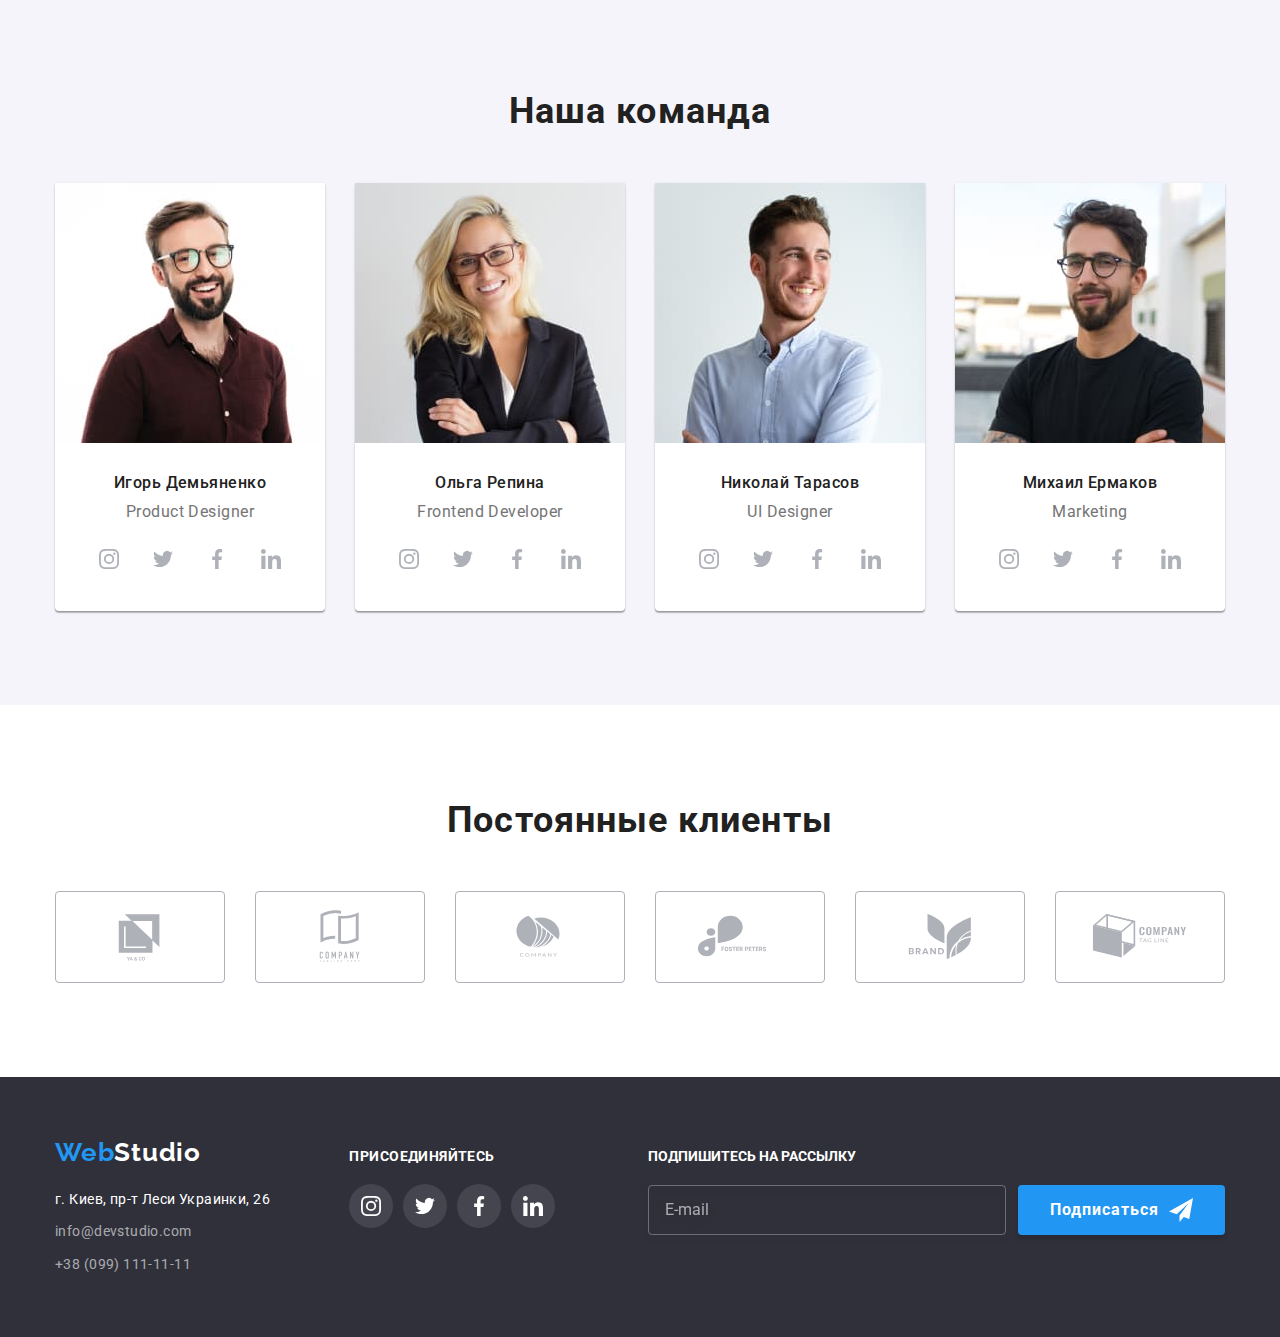
==== commit fe8b58cf: "2 part" ====
--- a/index.html
+++ b/index.html
@@ -6,14 +6,16 @@
     <meta name="viewport" content="width=device-width, initial-scale=1.0" />
     <title>WebStudio</title>
     <link
+      rel="stylesheet"
+      href="https://cdnjs.cloudflare.com/ajax/libs/modern-normalize/1.1.0/modern-normalize.min.css"
+    />
+    <link rel="preconnect" href="https://fonts.googleapis.com" />
+    <link rel="preconnect" href="https://fonts.gstatic.com" crossorigin />
+    <link
       href="https://fonts.googleapis.com/css2?family=Raleway:wght@700&family=Roboto:wght@400;500;700;900&display=swap"
       rel="stylesheet"
     />
-    <link
-      rel="stylesheet"
-      href="https://cdnjs.cloudflare.com/ajax/libs/modern-normalize/1.1.0/modern-normalize.min.css"
-    />
-    <link rel="stylesheet" href="./css/style.css" />
+    <link rel="stylesheet" href="./css/main.min.css" />
   </head>
   <body>
     <!-- Хедер -->
@@ -404,7 +406,7 @@
 
             <li class="customers__item">
               <a href="" class="customers__link">
-                <svg class="customers__icon">
+                <svg class="customers__icon" height="60" width="106">
                   <use href="./images/icons.svg#icon-Logo-5"></use>
                 </svg>
               </a>
--- a/css/main.min.css
+++ b/css/main.min.css
@@ -0,0 +1 @@
+img{display:block;max-width:100%;height:auto}h1,h2,h3,h4,h5,h6,p{margin:0}ul{margin:0;padding:0;list-style:none}a{text-decoration:none;color:inherit}body{background-color:#fff;color:#757575;font-family:Roboto,sans-serif}.visually-hidden{position:absolute;white-space:nowrap;width:1px;height:1px;overflow:hidden;border:0px;padding:0px;clip:rect(0 0 0 0);-webkit-clip-path:inset(50%);clip-path:inset(50%);margin:-1px}.page-header{border-bottom:1px solid #ececec}.page-header__container{display:-webkit-box;display:-ms-flexbox;display:flex;-webkit-box-align:center;-ms-flex-align:center;align-items:center;-webkit-box-pack:baseline;-ms-flex-pack:baseline;justify-content:baseline}.page-header__contacts{margin-left:auto}.container{width:1200px;padding-left:15px;padding-right:15px;margin-left:auto;margin-right:auto}.accent{color:#2196f3}.logo{color:#000;font-family:Raleway,sans-serif;font-weight:700;font-size:26px;line-height:1.19;letter-spacing:.03em;text-decoration:none;-webkit-transition:color 250ms cubic-bezier(0.4, 0, 0.2, 1);transition:color 250ms cubic-bezier(0.4, 0, 0.2, 1)}.logo__accent{color:#2196f3}.page-header__logo{margin-right:93px}.logo:hover,.logo:focus{color:#2196f3}.site-nav{display:-webkit-box;display:-ms-flexbox;display:flex}.site-nav__item{margin-right:50px}.site-nav .item:last-child{margin-right:0px}.site-nav__link{display:block;position:relative;padding-top:32px;padding-bottom:32px;color:#212121;font-weight:500;font-size:14px;line-height:1.14;letter-spacing:.02em;text-decoration:none;-webkit-transition:color 250ms cubic-bezier(0.4, 0, 0.2, 1);transition:color 250ms cubic-bezier(0.4, 0, 0.2, 1)}.site-nav__link:hover,.site-nav__link:focus{color:#2196f3}.site-nav__link--current{color:#2196f3}.site-nav__link--current::after{display:block;position:absolute;bottom:-1px;left:0px;content:"";width:100%;height:4px;border-radius:2px;background-color:#2196f3}.contacts{display:-webkit-box;display:-ms-flexbox;display:flex;-webkit-box-align:center;-ms-flex-align:center;align-items:center;-webkit-box-pack:center;-ms-flex-pack:center;justify-content:center}.contacts__item:not(:last-child){margin-right:50px}.contacts__icon{margin-right:10px}.contacts__link{display:-webkit-box;display:-ms-flexbox;display:flex;-webkit-box-align:center;-ms-flex-align:center;align-items:center;color:#757575;fill:#757575;font-weight:500;font-size:14px;line-height:1.14;letter-spacing:.02em;text-decoration:none;-webkit-transition:color 250ms cubic-bezier(0.4, 0, 0.2, 1),fill 250ms cubic-bezier(0.4, 0, 0.2, 1);transition:color 250ms cubic-bezier(0.4, 0, 0.2, 1),fill 250ms cubic-bezier(0.4, 0, 0.2, 1)}.contacts__link:hover,.contacts__link:focus{color:#2196f3;fill:#2196f3}.hero{margin-left:auto;margin-right:auto;padding:200px 0px;text-align:center;max-width:1600px;min-height:600px;background-color:#2f303a;background-image:-webkit-gradient(linear, left top, right top, from(rgba(47, 48, 58, 0.4)), to(rgba(47, 48, 58, 0.4))),url(../images/background-hero.jpg);background-image:linear-gradient(to right, rgba(47, 48, 58, 0.4), rgba(47, 48, 58, 0.4)),url(../images/background-hero.jpg);background-repeat:no-repeat;background-position:center;background-size:cover}.hero__title{margin-top:0px;margin-bottom:30px;color:#fff;font-weight:900;font-size:44px;line-height:1.36;letter-spacing:.06em;text-transform:uppercase}.button-primary{display:inline-block;cursor:pointer;border-radius:4px;padding:10px 32px;min-width:200px;text-align:center;color:#fff;background-color:#2196f3;font-family:inherit;font-weight:700;font-size:16px;line-height:1.88;text-align:center;letter-spacing:.06em;text-decoration:none;border:none;-webkit-box-shadow:0px 4px 4px rgba(0,0,0,.15);box-shadow:0px 4px 4px rgba(0,0,0,.15);-webkit-transition:color 250ms cubic-bezier(0.4, 0, 0.2, 1),background-color 250ms cubic-bezier(0.4, 0, 0.2, 1);transition:color 250ms cubic-bezier(0.4, 0, 0.2, 1),background-color 250ms cubic-bezier(0.4, 0, 0.2, 1)}.button-primary--icon{display:-webkit-inline-box;display:-ms-inline-flexbox;display:inline-flex;-webkit-box-align:center;-ms-flex-align:center;align-items:center}.button-primary__icon{margin-left:10px}.button-primary:hover,.button-primary:focus{color:#fff;background-color:#188ce8}.filters__button{cursor:pointer;display:inline-block;border-radius:4px;padding:6px 22px;text-align:center;min-width:73px;color:#212121;background-color:#f5f4fa;font-family:inherit;font-weight:500;font-size:16px;line-height:1.6;letter-spacing:.03em;text-decoration:none;border:none;-webkit-transition:color 250ms cubic-bezier(0.4, 0, 0.2, 1),background-color 250ms cubic-bezier(0.4, 0, 0.2, 1),-webkit-box-shadow 250ms cubic-bezier(0.4, 0, 0.2, 1);transition:color 250ms cubic-bezier(0.4, 0, 0.2, 1),background-color 250ms cubic-bezier(0.4, 0, 0.2, 1),-webkit-box-shadow 250ms cubic-bezier(0.4, 0, 0.2, 1);transition:color 250ms cubic-bezier(0.4, 0, 0.2, 1),background-color 250ms cubic-bezier(0.4, 0, 0.2, 1),box-shadow 250ms cubic-bezier(0.4, 0, 0.2, 1);transition:color 250ms cubic-bezier(0.4, 0, 0.2, 1),background-color 250ms cubic-bezier(0.4, 0, 0.2, 1),box-shadow 250ms cubic-bezier(0.4, 0, 0.2, 1),-webkit-box-shadow 250ms cubic-bezier(0.4, 0, 0.2, 1)}.filters__button--current{border:none;color:#fff;background-color:#2196f3;text-decoration:none;-webkit-box-shadow:0px 1px 3px rgba(0,0,0,.12),0px 1px 1px rgba(0,0,0,.14),0px 2px 1px rgba(0,0,0,.2);box-shadow:0px 1px 3px rgba(0,0,0,.12),0px 1px 1px rgba(0,0,0,.14),0px 2px 1px rgba(0,0,0,.2)}.filters__button:hover,.filters__button:focus{color:#fff;background-color:#2196f3;border-color:#f5f4fa;-webkit-box-shadow:0px 1px 3px rgba(0,0,0,.12),0px 1px 1px rgba(0,0,0,.14),0px 2px 1px rgba(0,0,0,.2);box-shadow:0px 1px 3px rgba(0,0,0,.12),0px 1px 1px rgba(0,0,0,.14),0px 2px 1px rgba(0,0,0,.2)}.section{padding:94px 0px}.section--no-top-padding{padding-top:0}.section--team{background-color:#f5f4fa;padding:94px 0px}.section__title{color:#212121;font-weight:700;font-size:36px;line-height:1.17;text-align:center;letter-spacing:.03em;margin-bottom:50px}.feature{display:-webkit-box;display:-ms-flexbox;display:flex;margin-top:-30px;margin-left:-30px}.feature__item{-ms-flex-preferred-size:calc(33.3333333333% - 30px);flex-basis:calc(33.3333333333% - 30px);margin-left:30px;margin-top:30px}.feature__icon-div{display:-webkit-box;display:-ms-flexbox;display:flex;-webkit-box-pack:center;-ms-flex-pack:center;justify-content:center;-webkit-box-align:center;-ms-flex-align:center;align-items:center;height:120px;background-color:#f5f4fa;border-radius:4px;margin-bottom:30px}.feature__icon{height:70px;width:70px}.feature__title{color:#212121;font-weight:700;font-size:14px;line-height:1.14;letter-spacing:.03em;font-style:normal;text-transform:uppercase}.feature__text{margin-top:10px;color:#757575;font-weight:400;font-size:14px;line-height:1.7;letter-spacing:.03em;font-style:normal}.section-images__title{color:#212121;font-weight:700;font-size:36px;line-height:1.17;text-align:center;letter-spacing:.03em;margin-bottom:50px}.images{display:-webkit-box;display:-ms-flexbox;display:flex;margin-top:-30px;margin-left:-30px}.images__item{-ms-flex-preferred-size:calc(33.3333333333% - 30px);flex-basis:calc(33.3333333333% - 30px);margin-left:30px;margin-top:30px}.images__card{display:-webkit-box;display:-ms-flexbox;display:flex;position:relative}.images__thumb{position:absolute;display:-webkit-box;display:-ms-flexbox;display:flex;height:70px;width:100%;-webkit-box-pack:center;-ms-flex-pack:center;justify-content:center;-webkit-box-align:center;-ms-flex-align:center;align-items:center;bottom:0px;background-color:rgba(47,48,58,.8)}.images__text{font-style:normal;font-weight:700;font-size:14px;line-height:1.14;letter-spacing:.03em;text-transform:uppercase;color:#fff}.team{display:-webkit-box;display:-ms-flexbox;display:flex;gap:30px}.team__item{-webkit-box-shadow:0px 1px 3px rgba(0,0,0,.12),0px 1px 1px rgba(0,0,0,.14),0px 2px 1px rgba(0,0,0,.2);box-shadow:0px 1px 3px rgba(0,0,0,.12),0px 1px 1px rgba(0,0,0,.14),0px 2px 1px rgba(0,0,0,.2);border-radius:0px 0px 4px 4px;background-color:#fff}.team__card-thumb{padding:30px 0px;text-align:center}.team__title{color:#212121;font-weight:500;font-size:16px;line-height:1.19;letter-spacing:.03em}.team__text{color:#757575;font-size:16px;line-height:1.19;letter-spacing:.03em;margin-top:10px;margin-bottom:16px}.social{display:-webkit-box;display:-ms-flexbox;display:flex;-webkit-box-align:center;-ms-flex-align:center;align-items:center;-webkit-box-pack:center;-ms-flex-pack:center;justify-content:center;gap:10px}.social__link{display:-webkit-box;display:-ms-flexbox;display:flex;-webkit-box-align:center;-ms-flex-align:center;align-items:center;-webkit-box-pack:center;-ms-flex-pack:center;justify-content:center;height:44px;width:44px;border-radius:50%;fill:#afb1b8;-webkit-transition:background-color 250ms cubic-bezier(0.4, 0, 0.2, 1),fill 250ms cubic-bezier(0.4, 0, 0.2, 1);transition:background-color 250ms cubic-bezier(0.4, 0, 0.2, 1),fill 250ms cubic-bezier(0.4, 0, 0.2, 1)}.social__link:hover,.social__link:focus{fill:#fff;background-color:#2196f3}.customers{display:-webkit-box;display:-ms-flexbox;display:flex;margin-top:-30px;margin-left:-30px}.customers__item{-ms-flex-preferred-size:calc(33.3333333333% - 30px);flex-basis:calc(33.3333333333% - 30px);margin-left:30px;margin-top:30px;height:92px}.customers__link{width:100%;height:100%;display:-webkit-box;display:-ms-flexbox;display:flex;-webkit-box-align:center;-ms-flex-align:center;align-items:center;-webkit-box-pack:center;-ms-flex-pack:center;justify-content:center;fill:#afb1b8;border:1px solid #afb1b8;border-radius:4px;-webkit-transition:fill 250ms cubic-bezier(0.4, 0, 0.2, 1),border 250ms cubic-bezier(0.4, 0, 0.2, 1);transition:fill 250ms cubic-bezier(0.4, 0, 0.2, 1),border 250ms cubic-bezier(0.4, 0, 0.2, 1)}.customers__link:hover,.customers__link:focus{border:1px solid #2196f3;fill:#2196f3}.page-footer{background-color:#2f303a;padding:60px 0px}.page-footer__content{display:-webkit-box;display:-ms-flexbox;display:flex;-webkit-box-align:baseline;-ms-flex-align:baseline;align-items:baseline}.page-footer__address{-webkit-box-flex:1;-ms-flex-positive:1;flex-grow:1}.page-footer__logo{color:#fff}.address{font-style:normal;margin-top:20px}.address__list{font-size:14px;line-height:1.7;letter-spacing:.03em;text-decoration:none;font-style:normal}.address__item:not(:first-child){margin-top:9px}.address__link{color:rgba(255,255,255,.6);-webkit-transition:color 250ms cubic-bezier(0.4, 0, 0.2, 1);transition:color 250ms cubic-bezier(0.4, 0, 0.2, 1)}.address__link--location{color:#fff}.address__link:hover,.address__link:focus{color:#2196f3}.page-footer__social{margin-left:70px}.footer__title{color:#fff;font-weight:700;font-size:14px;line-height:16px;letter-spacing:.03em;text-transform:uppercase;font-style:normal;margin-bottom:20px}.footer__social .social__item{background-color:rgba(255,255,255,.1);border-radius:50%}.footer__social .social__icon{fill:#fff}.footer-form{display:-webkit-box;display:-ms-flexbox;display:flex;margin-left:93px;-webkit-box-align:end;-ms-flex-align:end;align-items:flex-end;-webkit-box-pack:start;-ms-flex-pack:start;justify-content:flex-start}.footer-form__field{margin-right:12px;width:-webkit-min-content;width:-moz-min-content;width:min-content;font-weight:700;font-size:14px;line-height:1.14;text-transform:uppercase;color:#fff}.footer-form__input{margin-top:20px;padding-left:16px;padding-right:16px;width:358px;height:50px;background-color:rgba(0,0,0,0);color:#fff;font-size:16px;line-height:1.25;border:1px solid rgba(255,255,255,.3);-webkit-filter:drop-shadow(0px 4px 4px rgba(0, 0, 0, 0.15));filter:drop-shadow(0px 4px 4px rgba(0, 0, 0, 0.15));border-radius:4px}.footer-form__input::-webkit-input-placeholder{color:rgba(255,255,255,.6);font-size:16px;line-height:1.25}.footer-form__input::-moz-placeholder{color:rgba(255,255,255,.6);font-size:16px;line-height:1.25}.footer-form__input:-ms-input-placeholder{color:rgba(255,255,255,.6);font-size:16px;line-height:1.25}.footer-form__input::-ms-input-placeholder{color:rgba(255,255,255,.6);font-size:16px;line-height:1.25}.footer-form__input::placeholder{color:rgba(255,255,255,.6);font-size:16px;line-height:1.25}.backdrop{position:fixed;top:0;left:0;width:100%;height:100%;background-color:rgba(0,0,0,.2);opacity:1;-webkit-transition:opacity 250ms cubic-bezier(0.4, 0, 0.2, 1),visibility 250ms cubic-bezier(0.4, 0, 0.2, 1);transition:opacity 250ms cubic-bezier(0.4, 0, 0.2, 1),visibility 250ms cubic-bezier(0.4, 0, 0.2, 1)}.backdrop.is-hidden .modal{-webkit-transform:translate(-50%, -50%) scale(1.1);transform:translate(-50%, -50%) scale(1.1)}.backdrop.is-hidden{opacity:0;pointer-events:none}.modal{display:block;position:absolute;top:50%;left:50%;padding:40px;-webkit-transform:translate(-50%, -50%) scale(1);transform:translate(-50%, -50%) scale(1);min-height:581px;min-width:528px;background-color:#fff;border-radius:4px;-webkit-box-shadow:0px 1px 3px rgba(0,0,0,.12),0px 1px 1px rgba(0,0,0,.14),0px 2px 1px rgba(0,0,0,.2);box-shadow:0px 1px 3px rgba(0,0,0,.12),0px 1px 1px rgba(0,0,0,.14),0px 2px 1px rgba(0,0,0,.2);-webkit-transition:-webkit-transform 250ms cubic-bezier(0.4, 0, 0.2, 1);transition:-webkit-transform 250ms cubic-bezier(0.4, 0, 0.2, 1);transition:transform 250ms cubic-bezier(0.4, 0, 0.2, 1);transition:transform 250ms cubic-bezier(0.4, 0, 0.2, 1), -webkit-transform 250ms cubic-bezier(0.4, 0, 0.2, 1)}.button-close{display:-webkit-box;display:-ms-flexbox;display:flex;position:absolute;top:8px;right:8px;-webkit-box-pack:center;-ms-flex-pack:center;justify-content:center;-webkit-box-align:center;-ms-flex-align:center;align-items:center;padding:0px;height:30px;width:30px;cursor:pointer;border-radius:50%;border:1px solid rgba(0,0,0,.1);background-color:#fff;-webkit-transition:fill 250ms cubic-bezier(0.4, 0, 0.2, 1);transition:fill 250ms cubic-bezier(0.4, 0, 0.2, 1)}.button-close:hover,.button-close:focus{fill:#2196f3}.icon-modal{height:18px;width:18px}.form-modal{display:block;margin-top:0px}.form-modal__title{font-weight:700;font-size:20px;line-height:1.15;text-align:center;letter-spacing:.03em;color:#212121;margin-bottom:12px}.form-modal__field{position:relative;display:block;font-size:12px;line-height:1.17;letter-spacing:.01em;color:#757575;margin-bottom:10px}.form-modal__field--textarea{margin-bottom:20px}.form-modal__input{height:40px;margin-top:4px;padding-left:42px;padding-right:16px;width:100%}.form-modal__textarea{display:block;height:120px;margin-top:4px;padding:12px 16px;resize:none;width:100%}.form-modal__field .form-modal__icon{position:absolute;left:12px;bottom:11px;fill:var(--title-text-color);-webkit-transition:-webkit-transform 250ms cubic-bezier(0.4, 0, 0.2, 1);transition:-webkit-transform 250ms cubic-bezier(0.4, 0, 0.2, 1);transition:transform 250ms cubic-bezier(0.4, 0, 0.2, 1);transition:transform 250ms cubic-bezier(0.4, 0, 0.2, 1), -webkit-transform 250ms cubic-bezier(0.4, 0, 0.2, 1)}.form-modal__input,.form-modal__textarea{border:1px solid rgba(33,33,33,.2);border-radius:4px;font-size:14px;line-height:1.17;letter-spacing:.01em;-webkit-transition:border 250ms cubic-bezier(0.4, 0, 0.2, 1);transition:border 250ms cubic-bezier(0.4, 0, 0.2, 1)}.form-modal__input:focus,.form-modal__textarea:focus{border:1px solid #2196f3;outline:rgba(0,0,0,0)}.form-modal__input:focus+.form-modal__icon{fill:#2196f3}.form-modal__textarea::-webkit-input-placeholder{font-size:12px;line-height:1.17;letter-spacing:.01em;color:rgba(117,117,117,.5)}.form-modal__textarea::-moz-placeholder{font-size:12px;line-height:1.17;letter-spacing:.01em;color:rgba(117,117,117,.5)}.form-modal__textarea:-ms-input-placeholder{font-size:12px;line-height:1.17;letter-spacing:.01em;color:rgba(117,117,117,.5)}.form-modal__textarea::-ms-input-placeholder{font-size:12px;line-height:1.17;letter-spacing:.01em;color:rgba(117,117,117,.5)}.form-modal__textarea::placeholder{font-size:12px;line-height:1.17;letter-spacing:.01em;color:rgba(117,117,117,.5)}.form-modal__checkbox{position:absolute;-webkit-appearance:none;-moz-appearance:none;appearance:none}.form-modal__field--checkbox{margin-bottom:0px}.form-modal__field--checkbox{display:-webkit-box;display:-ms-flexbox;display:flex;-webkit-box-align:center;-ms-flex-align:center;align-items:center;-webkit-box-pack:center;-ms-flex-pack:center;justify-content:center;font-size:14px;line-height:1.7}.form-modal__icon-check{background-size:contain;background-origin:border-box;margin-right:7px;fill:#fff;border:2px solid #212121;border-radius:2px;-webkit-transition:border 250ms cubic-bezier(0.4, 0, 0.2, 1),background-color 250ms cubic-bezier(0.4, 0, 0.2, 1),border-color 250ms cubic-bezier(0.4, 0, 0.2, 1);transition:border 250ms cubic-bezier(0.4, 0, 0.2, 1),background-color 250ms cubic-bezier(0.4, 0, 0.2, 1),border-color 250ms cubic-bezier(0.4, 0, 0.2, 1)}.form-modal__checkbox:checked+.form-modal__icon-check{border:1px solid #2196f3;border-radius:2px;background-color:#2196f3}.form-modal__link{color:#2196f3}.form-modal__button{display:block;margin-left:auto;margin-right:auto;margin-top:30px}/*# sourceMappingURL=main.min.css.map */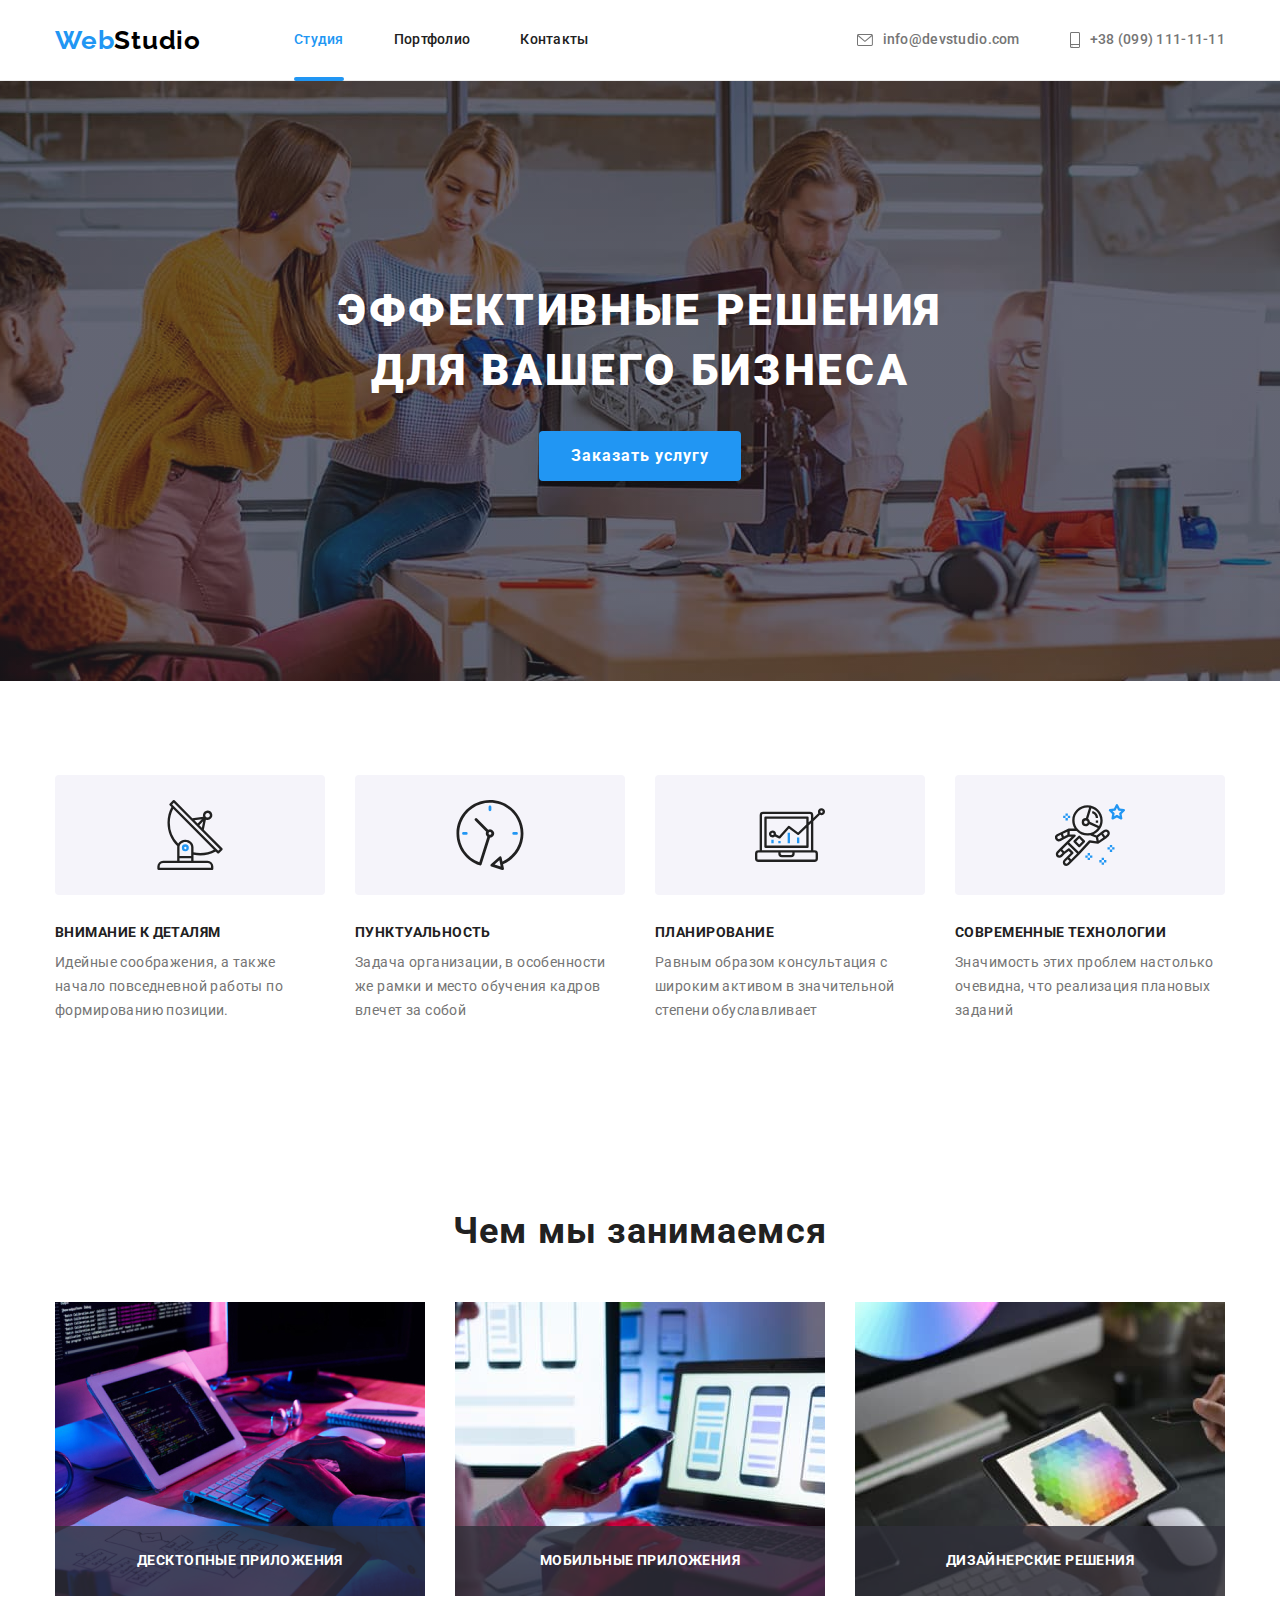
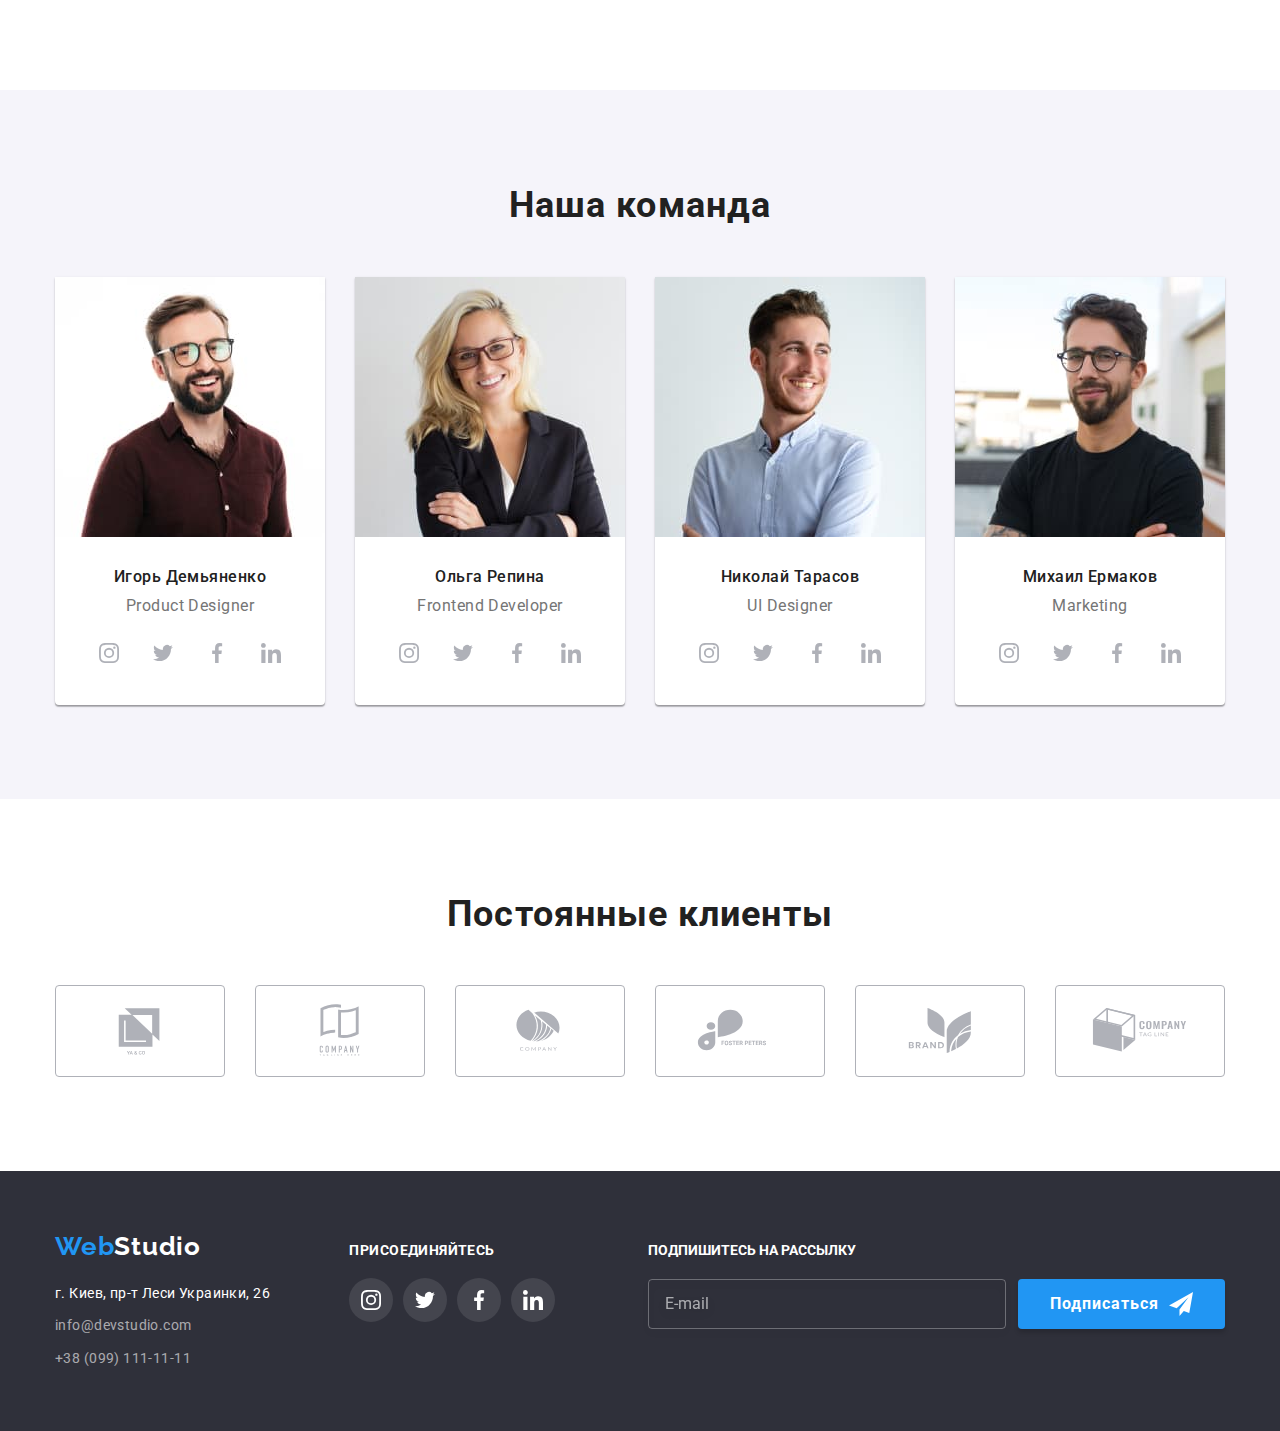
==== commit cf524f81: "error" ====
--- a/index.html
+++ b/index.html
@@ -77,53 +77,53 @@
         <div class="container">
           <h2 class="visually-hidden">Особенности</h2>
 
-          <ul class="feature">
-            <li class="feature__item">
-              <div class="feature__icon-div">
-                <svg class="feature__icon" height="70" width="70">
+          <ul class="features">
+            <li class="features__item">
+              <div class="features__icon-div">
+                <svg class="features__icon" height="70" width="70">
                   <use href="./images/icons.svg#icon-antenna-1"></use>
                 </svg>
               </div>
-              <h3 class="feature__title">Внимание к деталям</h3>
-              <p class="feature__text">
+              <h3 class="features__title">Внимание к деталям</h3>
+              <p class="features__text">
                 Идейные соображения, а также начало повседневной работы по формированию позиции.
               </p>
             </li>
 
-            <li class="feature__item">
-              <div class="feature__icon-div">
-                <svg class="feature__icon" height="70" width="70">
+            <li class="features__item">
+              <div class="features__icon-div">
+                <svg class="features__icon" height="70" width="70">
                   <use href="./images/icons.svg#icon-clock-1"></use>
                 </svg>
               </div>
-              <h3 class="feature__title">Пунктуальность</h3>
-              <p class="feature__text">
+              <h3 class="features__title">Пунктуальность</h3>
+              <p class="features__text">
                 Задача организации, в особенности же рамки и место обучения кадров влечет за собой
               </p>
             </li>
 
-            <li class="feature__item">
-              <div class="feature__icon-div">
-                <svg class="feature__icon" height="70" width="70">
+            <li class="features__item">
+              <div class="features__icon-div">
+                <svg class="features__icon" height="70" width="70">
                   <use href="./images/icons.svg#icon-diagram-1"></use>
                 </svg>
               </div>
 
-              <h3 class="feature__title">Планирование</h3>
-              <p class="feature__text">
+              <h3 class="features__title">Планирование</h3>
+              <p class="features__text">
                 Равным образом консультация с широким активом в значительной степени обуславливает
               </p>
             </li>
 
-            <li class="feature__item">
-              <div class="feature__icon-div">
-                <svg class="feature__icon" height="70" width="70">
+            <li class="features__item">
+              <div class="features__icon-div">
+                <svg class="features__icon" height="70" width="70">
                   <use href="./images/icons.svg#icon-astronaut-1"></use>
                 </svg>
               </div>
 
-              <h3 class="feature__title">Современные технологии</h3>
-              <p class="feature__text">
+              <h3 class="features__title">Современные технологии</h3>
+              <p class="features__text">
                 Значимость этих проблем настолько очевидна, что реализация плановых заданий
               </p>
             </li>
@@ -173,7 +173,7 @@
       </section>
 
       <!-- секция команда -->
-      <section class="section section--team">
+      <section class="section section--other-background">
         <div class="container">
           <h2 class="section__title">Наша команда</h2>
 
--- a/css/main.min.css
+++ b/css/main.min.css
@@ -1 +1 @@
-img{display:block;max-width:100%;height:auto}h1,h2,h3,h4,h5,h6,p{margin:0}ul{margin:0;padding:0;list-style:none}a{text-decoration:none;color:inherit}body{background-color:#fff;color:#757575;font-family:Roboto,sans-serif}.visually-hidden{position:absolute;white-space:nowrap;width:1px;height:1px;overflow:hidden;border:0px;padding:0px;clip:rect(0 0 0 0);-webkit-clip-path:inset(50%);clip-path:inset(50%);margin:-1px}.page-header{border-bottom:1px solid #ececec}.page-header__container{display:-webkit-box;display:-ms-flexbox;display:flex;-webkit-box-align:center;-ms-flex-align:center;align-items:center;-webkit-box-pack:baseline;-ms-flex-pack:baseline;justify-content:baseline}.page-header__contacts{margin-left:auto}.container{width:1200px;padding-left:15px;padding-right:15px;margin-left:auto;margin-right:auto}.accent{color:#2196f3}.logo{color:#000;font-family:Raleway,sans-serif;font-weight:700;font-size:26px;line-height:1.19;letter-spacing:.03em;text-decoration:none;-webkit-transition:color 250ms cubic-bezier(0.4, 0, 0.2, 1);transition:color 250ms cubic-bezier(0.4, 0, 0.2, 1)}.logo__accent{color:#2196f3}.page-header__logo{margin-right:93px}.logo:hover,.logo:focus{color:#2196f3}.site-nav{display:-webkit-box;display:-ms-flexbox;display:flex}.site-nav__item{margin-right:50px}.site-nav .item:last-child{margin-right:0px}.site-nav__link{display:block;position:relative;padding-top:32px;padding-bottom:32px;color:#212121;font-weight:500;font-size:14px;line-height:1.14;letter-spacing:.02em;text-decoration:none;-webkit-transition:color 250ms cubic-bezier(0.4, 0, 0.2, 1);transition:color 250ms cubic-bezier(0.4, 0, 0.2, 1)}.site-nav__link:hover,.site-nav__link:focus{color:#2196f3}.site-nav__link--current{color:#2196f3}.site-nav__link--current::after{display:block;position:absolute;bottom:-1px;left:0px;content:"";width:100%;height:4px;border-radius:2px;background-color:#2196f3}.contacts{display:-webkit-box;display:-ms-flexbox;display:flex;-webkit-box-align:center;-ms-flex-align:center;align-items:center;-webkit-box-pack:center;-ms-flex-pack:center;justify-content:center}.contacts__item:not(:last-child){margin-right:50px}.contacts__icon{margin-right:10px}.contacts__link{display:-webkit-box;display:-ms-flexbox;display:flex;-webkit-box-align:center;-ms-flex-align:center;align-items:center;color:#757575;fill:#757575;font-weight:500;font-size:14px;line-height:1.14;letter-spacing:.02em;text-decoration:none;-webkit-transition:color 250ms cubic-bezier(0.4, 0, 0.2, 1),fill 250ms cubic-bezier(0.4, 0, 0.2, 1);transition:color 250ms cubic-bezier(0.4, 0, 0.2, 1),fill 250ms cubic-bezier(0.4, 0, 0.2, 1)}.contacts__link:hover,.contacts__link:focus{color:#2196f3;fill:#2196f3}.hero{margin-left:auto;margin-right:auto;padding:200px 0px;text-align:center;max-width:1600px;min-height:600px;background-color:#2f303a;background-image:-webkit-gradient(linear, left top, right top, from(rgba(47, 48, 58, 0.4)), to(rgba(47, 48, 58, 0.4))),url(../images/background-hero.jpg);background-image:linear-gradient(to right, rgba(47, 48, 58, 0.4), rgba(47, 48, 58, 0.4)),url(../images/background-hero.jpg);background-repeat:no-repeat;background-position:center;background-size:cover}.hero__title{margin-top:0px;margin-bottom:30px;color:#fff;font-weight:900;font-size:44px;line-height:1.36;letter-spacing:.06em;text-transform:uppercase}.button-primary{display:inline-block;cursor:pointer;border-radius:4px;padding:10px 32px;min-width:200px;text-align:center;color:#fff;background-color:#2196f3;font-family:inherit;font-weight:700;font-size:16px;line-height:1.88;text-align:center;letter-spacing:.06em;text-decoration:none;border:none;-webkit-box-shadow:0px 4px 4px rgba(0,0,0,.15);box-shadow:0px 4px 4px rgba(0,0,0,.15);-webkit-transition:color 250ms cubic-bezier(0.4, 0, 0.2, 1),background-color 250ms cubic-bezier(0.4, 0, 0.2, 1);transition:color 250ms cubic-bezier(0.4, 0, 0.2, 1),background-color 250ms cubic-bezier(0.4, 0, 0.2, 1)}.button-primary--icon{display:-webkit-inline-box;display:-ms-inline-flexbox;display:inline-flex;-webkit-box-align:center;-ms-flex-align:center;align-items:center}.button-primary__icon{margin-left:10px}.button-primary:hover,.button-primary:focus{color:#fff;background-color:#188ce8}.filters__button{cursor:pointer;display:inline-block;border-radius:4px;padding:6px 22px;text-align:center;min-width:73px;color:#212121;background-color:#f5f4fa;font-family:inherit;font-weight:500;font-size:16px;line-height:1.6;letter-spacing:.03em;text-decoration:none;border:none;-webkit-transition:color 250ms cubic-bezier(0.4, 0, 0.2, 1),background-color 250ms cubic-bezier(0.4, 0, 0.2, 1),-webkit-box-shadow 250ms cubic-bezier(0.4, 0, 0.2, 1);transition:color 250ms cubic-bezier(0.4, 0, 0.2, 1),background-color 250ms cubic-bezier(0.4, 0, 0.2, 1),-webkit-box-shadow 250ms cubic-bezier(0.4, 0, 0.2, 1);transition:color 250ms cubic-bezier(0.4, 0, 0.2, 1),background-color 250ms cubic-bezier(0.4, 0, 0.2, 1),box-shadow 250ms cubic-bezier(0.4, 0, 0.2, 1);transition:color 250ms cubic-bezier(0.4, 0, 0.2, 1),background-color 250ms cubic-bezier(0.4, 0, 0.2, 1),box-shadow 250ms cubic-bezier(0.4, 0, 0.2, 1),-webkit-box-shadow 250ms cubic-bezier(0.4, 0, 0.2, 1)}.filters__button--current{border:none;color:#fff;background-color:#2196f3;text-decoration:none;-webkit-box-shadow:0px 1px 3px rgba(0,0,0,.12),0px 1px 1px rgba(0,0,0,.14),0px 2px 1px rgba(0,0,0,.2);box-shadow:0px 1px 3px rgba(0,0,0,.12),0px 1px 1px rgba(0,0,0,.14),0px 2px 1px rgba(0,0,0,.2)}.filters__button:hover,.filters__button:focus{color:#fff;background-color:#2196f3;border-color:#f5f4fa;-webkit-box-shadow:0px 1px 3px rgba(0,0,0,.12),0px 1px 1px rgba(0,0,0,.14),0px 2px 1px rgba(0,0,0,.2);box-shadow:0px 1px 3px rgba(0,0,0,.12),0px 1px 1px rgba(0,0,0,.14),0px 2px 1px rgba(0,0,0,.2)}.section{padding:94px 0px}.section--no-top-padding{padding-top:0}.section--team{background-color:#f5f4fa;padding:94px 0px}.section__title{color:#212121;font-weight:700;font-size:36px;line-height:1.17;text-align:center;letter-spacing:.03em;margin-bottom:50px}.feature{display:-webkit-box;display:-ms-flexbox;display:flex;margin-top:-30px;margin-left:-30px}.feature__item{-ms-flex-preferred-size:calc(33.3333333333% - 30px);flex-basis:calc(33.3333333333% - 30px);margin-left:30px;margin-top:30px}.feature__icon-div{display:-webkit-box;display:-ms-flexbox;display:flex;-webkit-box-pack:center;-ms-flex-pack:center;justify-content:center;-webkit-box-align:center;-ms-flex-align:center;align-items:center;height:120px;background-color:#f5f4fa;border-radius:4px;margin-bottom:30px}.feature__icon{height:70px;width:70px}.feature__title{color:#212121;font-weight:700;font-size:14px;line-height:1.14;letter-spacing:.03em;font-style:normal;text-transform:uppercase}.feature__text{margin-top:10px;color:#757575;font-weight:400;font-size:14px;line-height:1.7;letter-spacing:.03em;font-style:normal}.section-images__title{color:#212121;font-weight:700;font-size:36px;line-height:1.17;text-align:center;letter-spacing:.03em;margin-bottom:50px}.images{display:-webkit-box;display:-ms-flexbox;display:flex;margin-top:-30px;margin-left:-30px}.images__item{-ms-flex-preferred-size:calc(33.3333333333% - 30px);flex-basis:calc(33.3333333333% - 30px);margin-left:30px;margin-top:30px}.images__card{display:-webkit-box;display:-ms-flexbox;display:flex;position:relative}.images__thumb{position:absolute;display:-webkit-box;display:-ms-flexbox;display:flex;height:70px;width:100%;-webkit-box-pack:center;-ms-flex-pack:center;justify-content:center;-webkit-box-align:center;-ms-flex-align:center;align-items:center;bottom:0px;background-color:rgba(47,48,58,.8)}.images__text{font-style:normal;font-weight:700;font-size:14px;line-height:1.14;letter-spacing:.03em;text-transform:uppercase;color:#fff}.team{display:-webkit-box;display:-ms-flexbox;display:flex;gap:30px}.team__item{-webkit-box-shadow:0px 1px 3px rgba(0,0,0,.12),0px 1px 1px rgba(0,0,0,.14),0px 2px 1px rgba(0,0,0,.2);box-shadow:0px 1px 3px rgba(0,0,0,.12),0px 1px 1px rgba(0,0,0,.14),0px 2px 1px rgba(0,0,0,.2);border-radius:0px 0px 4px 4px;background-color:#fff}.team__card-thumb{padding:30px 0px;text-align:center}.team__title{color:#212121;font-weight:500;font-size:16px;line-height:1.19;letter-spacing:.03em}.team__text{color:#757575;font-size:16px;line-height:1.19;letter-spacing:.03em;margin-top:10px;margin-bottom:16px}.social{display:-webkit-box;display:-ms-flexbox;display:flex;-webkit-box-align:center;-ms-flex-align:center;align-items:center;-webkit-box-pack:center;-ms-flex-pack:center;justify-content:center;gap:10px}.social__link{display:-webkit-box;display:-ms-flexbox;display:flex;-webkit-box-align:center;-ms-flex-align:center;align-items:center;-webkit-box-pack:center;-ms-flex-pack:center;justify-content:center;height:44px;width:44px;border-radius:50%;fill:#afb1b8;-webkit-transition:background-color 250ms cubic-bezier(0.4, 0, 0.2, 1),fill 250ms cubic-bezier(0.4, 0, 0.2, 1);transition:background-color 250ms cubic-bezier(0.4, 0, 0.2, 1),fill 250ms cubic-bezier(0.4, 0, 0.2, 1)}.social__link:hover,.social__link:focus{fill:#fff;background-color:#2196f3}.customers{display:-webkit-box;display:-ms-flexbox;display:flex;margin-top:-30px;margin-left:-30px}.customers__item{-ms-flex-preferred-size:calc(33.3333333333% - 30px);flex-basis:calc(33.3333333333% - 30px);margin-left:30px;margin-top:30px;height:92px}.customers__link{width:100%;height:100%;display:-webkit-box;display:-ms-flexbox;display:flex;-webkit-box-align:center;-ms-flex-align:center;align-items:center;-webkit-box-pack:center;-ms-flex-pack:center;justify-content:center;fill:#afb1b8;border:1px solid #afb1b8;border-radius:4px;-webkit-transition:fill 250ms cubic-bezier(0.4, 0, 0.2, 1),border 250ms cubic-bezier(0.4, 0, 0.2, 1);transition:fill 250ms cubic-bezier(0.4, 0, 0.2, 1),border 250ms cubic-bezier(0.4, 0, 0.2, 1)}.customers__link:hover,.customers__link:focus{border:1px solid #2196f3;fill:#2196f3}.page-footer{background-color:#2f303a;padding:60px 0px}.page-footer__content{display:-webkit-box;display:-ms-flexbox;display:flex;-webkit-box-align:baseline;-ms-flex-align:baseline;align-items:baseline}.page-footer__address{-webkit-box-flex:1;-ms-flex-positive:1;flex-grow:1}.page-footer__logo{color:#fff}.address{font-style:normal;margin-top:20px}.address__list{font-size:14px;line-height:1.7;letter-spacing:.03em;text-decoration:none;font-style:normal}.address__item:not(:first-child){margin-top:9px}.address__link{color:rgba(255,255,255,.6);-webkit-transition:color 250ms cubic-bezier(0.4, 0, 0.2, 1);transition:color 250ms cubic-bezier(0.4, 0, 0.2, 1)}.address__link--location{color:#fff}.address__link:hover,.address__link:focus{color:#2196f3}.page-footer__social{margin-left:70px}.footer__title{color:#fff;font-weight:700;font-size:14px;line-height:16px;letter-spacing:.03em;text-transform:uppercase;font-style:normal;margin-bottom:20px}.footer__social .social__item{background-color:rgba(255,255,255,.1);border-radius:50%}.footer__social .social__icon{fill:#fff}.footer-form{display:-webkit-box;display:-ms-flexbox;display:flex;margin-left:93px;-webkit-box-align:end;-ms-flex-align:end;align-items:flex-end;-webkit-box-pack:start;-ms-flex-pack:start;justify-content:flex-start}.footer-form__field{margin-right:12px;width:-webkit-min-content;width:-moz-min-content;width:min-content;font-weight:700;font-size:14px;line-height:1.14;text-transform:uppercase;color:#fff}.footer-form__input{margin-top:20px;padding-left:16px;padding-right:16px;width:358px;height:50px;background-color:rgba(0,0,0,0);color:#fff;font-size:16px;line-height:1.25;border:1px solid rgba(255,255,255,.3);-webkit-filter:drop-shadow(0px 4px 4px rgba(0, 0, 0, 0.15));filter:drop-shadow(0px 4px 4px rgba(0, 0, 0, 0.15));border-radius:4px}.footer-form__input::-webkit-input-placeholder{color:rgba(255,255,255,.6);font-size:16px;line-height:1.25}.footer-form__input::-moz-placeholder{color:rgba(255,255,255,.6);font-size:16px;line-height:1.25}.footer-form__input:-ms-input-placeholder{color:rgba(255,255,255,.6);font-size:16px;line-height:1.25}.footer-form__input::-ms-input-placeholder{color:rgba(255,255,255,.6);font-size:16px;line-height:1.25}.footer-form__input::placeholder{color:rgba(255,255,255,.6);font-size:16px;line-height:1.25}.backdrop{position:fixed;top:0;left:0;width:100%;height:100%;background-color:rgba(0,0,0,.2);opacity:1;-webkit-transition:opacity 250ms cubic-bezier(0.4, 0, 0.2, 1),visibility 250ms cubic-bezier(0.4, 0, 0.2, 1);transition:opacity 250ms cubic-bezier(0.4, 0, 0.2, 1),visibility 250ms cubic-bezier(0.4, 0, 0.2, 1)}.backdrop.is-hidden .modal{-webkit-transform:translate(-50%, -50%) scale(1.1);transform:translate(-50%, -50%) scale(1.1)}.backdrop.is-hidden{opacity:0;pointer-events:none}.modal{display:block;position:absolute;top:50%;left:50%;padding:40px;-webkit-transform:translate(-50%, -50%) scale(1);transform:translate(-50%, -50%) scale(1);min-height:581px;min-width:528px;background-color:#fff;border-radius:4px;-webkit-box-shadow:0px 1px 3px rgba(0,0,0,.12),0px 1px 1px rgba(0,0,0,.14),0px 2px 1px rgba(0,0,0,.2);box-shadow:0px 1px 3px rgba(0,0,0,.12),0px 1px 1px rgba(0,0,0,.14),0px 2px 1px rgba(0,0,0,.2);-webkit-transition:-webkit-transform 250ms cubic-bezier(0.4, 0, 0.2, 1);transition:-webkit-transform 250ms cubic-bezier(0.4, 0, 0.2, 1);transition:transform 250ms cubic-bezier(0.4, 0, 0.2, 1);transition:transform 250ms cubic-bezier(0.4, 0, 0.2, 1), -webkit-transform 250ms cubic-bezier(0.4, 0, 0.2, 1)}.button-close{display:-webkit-box;display:-ms-flexbox;display:flex;position:absolute;top:8px;right:8px;-webkit-box-pack:center;-ms-flex-pack:center;justify-content:center;-webkit-box-align:center;-ms-flex-align:center;align-items:center;padding:0px;height:30px;width:30px;cursor:pointer;border-radius:50%;border:1px solid rgba(0,0,0,.1);background-color:#fff;-webkit-transition:fill 250ms cubic-bezier(0.4, 0, 0.2, 1);transition:fill 250ms cubic-bezier(0.4, 0, 0.2, 1)}.button-close:hover,.button-close:focus{fill:#2196f3}.icon-modal{height:18px;width:18px}.form-modal{display:block;margin-top:0px}.form-modal__title{font-weight:700;font-size:20px;line-height:1.15;text-align:center;letter-spacing:.03em;color:#212121;margin-bottom:12px}.form-modal__field{position:relative;display:block;font-size:12px;line-height:1.17;letter-spacing:.01em;color:#757575;margin-bottom:10px}.form-modal__field--textarea{margin-bottom:20px}.form-modal__input{height:40px;margin-top:4px;padding-left:42px;padding-right:16px;width:100%}.form-modal__textarea{display:block;height:120px;margin-top:4px;padding:12px 16px;resize:none;width:100%}.form-modal__field .form-modal__icon{position:absolute;left:12px;bottom:11px;fill:var(--title-text-color);-webkit-transition:-webkit-transform 250ms cubic-bezier(0.4, 0, 0.2, 1);transition:-webkit-transform 250ms cubic-bezier(0.4, 0, 0.2, 1);transition:transform 250ms cubic-bezier(0.4, 0, 0.2, 1);transition:transform 250ms cubic-bezier(0.4, 0, 0.2, 1), -webkit-transform 250ms cubic-bezier(0.4, 0, 0.2, 1)}.form-modal__input,.form-modal__textarea{border:1px solid rgba(33,33,33,.2);border-radius:4px;font-size:14px;line-height:1.17;letter-spacing:.01em;-webkit-transition:border 250ms cubic-bezier(0.4, 0, 0.2, 1);transition:border 250ms cubic-bezier(0.4, 0, 0.2, 1)}.form-modal__input:focus,.form-modal__textarea:focus{border:1px solid #2196f3;outline:rgba(0,0,0,0)}.form-modal__input:focus+.form-modal__icon{fill:#2196f3}.form-modal__textarea::-webkit-input-placeholder{font-size:12px;line-height:1.17;letter-spacing:.01em;color:rgba(117,117,117,.5)}.form-modal__textarea::-moz-placeholder{font-size:12px;line-height:1.17;letter-spacing:.01em;color:rgba(117,117,117,.5)}.form-modal__textarea:-ms-input-placeholder{font-size:12px;line-height:1.17;letter-spacing:.01em;color:rgba(117,117,117,.5)}.form-modal__textarea::-ms-input-placeholder{font-size:12px;line-height:1.17;letter-spacing:.01em;color:rgba(117,117,117,.5)}.form-modal__textarea::placeholder{font-size:12px;line-height:1.17;letter-spacing:.01em;color:rgba(117,117,117,.5)}.form-modal__checkbox{position:absolute;-webkit-appearance:none;-moz-appearance:none;appearance:none}.form-modal__field--checkbox{margin-bottom:0px}.form-modal__field--checkbox{display:-webkit-box;display:-ms-flexbox;display:flex;-webkit-box-align:center;-ms-flex-align:center;align-items:center;-webkit-box-pack:center;-ms-flex-pack:center;justify-content:center;font-size:14px;line-height:1.7}.form-modal__icon-check{background-size:contain;background-origin:border-box;margin-right:7px;fill:#fff;border:2px solid #212121;border-radius:2px;-webkit-transition:border 250ms cubic-bezier(0.4, 0, 0.2, 1),background-color 250ms cubic-bezier(0.4, 0, 0.2, 1),border-color 250ms cubic-bezier(0.4, 0, 0.2, 1);transition:border 250ms cubic-bezier(0.4, 0, 0.2, 1),background-color 250ms cubic-bezier(0.4, 0, 0.2, 1),border-color 250ms cubic-bezier(0.4, 0, 0.2, 1)}.form-modal__checkbox:checked+.form-modal__icon-check{border:1px solid #2196f3;border-radius:2px;background-color:#2196f3}.form-modal__link{color:#2196f3}.form-modal__button{display:block;margin-left:auto;margin-right:auto;margin-top:30px}/*# sourceMappingURL=main.min.css.map */+img{display:block;max-width:100%;height:auto}h1,h2,h3,h4,h5,h6,p{margin:0}ul{margin:0;padding:0;list-style:none}a{text-decoration:none;color:inherit}body{background-color:#fff;color:#757575;font-family:Roboto,sans-serif}.visually-hidden{position:absolute;white-space:nowrap;width:1px;height:1px;overflow:hidden;border:0px;padding:0px;clip:rect(0 0 0 0);-webkit-clip-path:inset(50%);clip-path:inset(50%);margin:-1px}.page-header{border-bottom:1px solid #ececec}.page-header__container{display:-webkit-box;display:-ms-flexbox;display:flex;-webkit-box-align:center;-ms-flex-align:center;align-items:center;-webkit-box-pack:baseline;-ms-flex-pack:baseline;justify-content:baseline}.page-header__contacts{margin-left:auto}.container{width:1200px;padding-left:15px;padding-right:15px;margin-left:auto;margin-right:auto}.accent{color:#2196f3}.logo{color:#000;font-family:Raleway,sans-serif;font-weight:700;font-size:26px;line-height:1.19;letter-spacing:.03em;text-decoration:none;-webkit-transition:color 250ms cubic-bezier(0.4, 0, 0.2, 1);transition:color 250ms cubic-bezier(0.4, 0, 0.2, 1)}.logo__accent{color:#2196f3}.logo:hover,.logo:focus{color:#2196f3}.page-header__logo{margin-right:93px}.site-nav{display:-webkit-box;display:-ms-flexbox;display:flex}.site-nav__item{margin-right:50px}.site-nav .item:last-child{margin-right:0px}.site-nav__link{display:block;position:relative;padding-top:32px;padding-bottom:32px;color:#212121;font-weight:500;font-size:14px;line-height:1.14;letter-spacing:.02em;text-decoration:none;-webkit-transition:color 250ms cubic-bezier(0.4, 0, 0.2, 1);transition:color 250ms cubic-bezier(0.4, 0, 0.2, 1)}.site-nav__link:hover,.site-nav__link:focus{color:#2196f3}.site-nav__link--current{color:#2196f3}.site-nav__link--current::after{display:block;position:absolute;bottom:-1px;left:0px;content:"";width:100%;height:4px;border-radius:2px;background-color:#2196f3}.contacts{display:-webkit-box;display:-ms-flexbox;display:flex;-webkit-box-align:center;-ms-flex-align:center;align-items:center;-webkit-box-pack:center;-ms-flex-pack:center;justify-content:center}.contacts__item:not(:last-child){margin-right:50px}.contacts__icon{margin-right:10px}.contacts__link{display:-webkit-box;display:-ms-flexbox;display:flex;-webkit-box-align:center;-ms-flex-align:center;align-items:center;color:#757575;fill:#757575;font-weight:500;font-size:14px;line-height:1.14;letter-spacing:.02em;text-decoration:none;-webkit-transition:color 250ms cubic-bezier(0.4, 0, 0.2, 1),fill 250ms cubic-bezier(0.4, 0, 0.2, 1);transition:color 250ms cubic-bezier(0.4, 0, 0.2, 1),fill 250ms cubic-bezier(0.4, 0, 0.2, 1)}.contacts__link:hover,.contacts__link:focus{color:#2196f3;fill:#2196f3}.hero{margin-left:auto;margin-right:auto;padding:200px 0px;text-align:center;max-width:1600px;min-height:600px;background-color:#2f303a;background-image:-webkit-gradient(linear, left top, right top, from(rgba(47, 48, 58, 0.4)), to(rgba(47, 48, 58, 0.4))),url(../images/background-hero.jpg);background-image:linear-gradient(to right, rgba(47, 48, 58, 0.4), rgba(47, 48, 58, 0.4)),url(../images/background-hero.jpg);background-repeat:no-repeat;background-position:center;background-size:cover}.hero__title{margin-top:0px;margin-bottom:30px;color:#fff;font-weight:900;font-size:44px;line-height:1.36;letter-spacing:.06em;text-transform:uppercase}.button-primary{display:inline-block;cursor:pointer;border-radius:4px;padding:10px 32px;min-width:200px;text-align:center;color:#fff;background-color:#2196f3;font-family:inherit;font-weight:700;font-size:16px;line-height:1.88;text-align:center;letter-spacing:.06em;text-decoration:none;border:none;-webkit-box-shadow:0px 4px 4px rgba(0,0,0,.15);box-shadow:0px 4px 4px rgba(0,0,0,.15);-webkit-transition:color 250ms cubic-bezier(0.4, 0, 0.2, 1),background-color 250ms cubic-bezier(0.4, 0, 0.2, 1);transition:color 250ms cubic-bezier(0.4, 0, 0.2, 1),background-color 250ms cubic-bezier(0.4, 0, 0.2, 1)}.button-primary:hover,.button-primary:focus{color:#fff;background-color:#188ce8}.button-primary--icon{display:-webkit-inline-box;display:-ms-inline-flexbox;display:inline-flex;-webkit-box-align:center;-ms-flex-align:center;align-items:center}.button-primary__icon{margin-left:10px}.filters__button{cursor:pointer;display:inline-block;border-radius:4px;padding:6px 22px;text-align:center;min-width:73px;color:#212121;background-color:#f5f4fa;font-family:inherit;font-weight:500;font-size:16px;line-height:1.6;letter-spacing:.03em;text-decoration:none;border:none;-webkit-transition:color 250ms cubic-bezier(0.4, 0, 0.2, 1),background-color 250ms cubic-bezier(0.4, 0, 0.2, 1),-webkit-box-shadow 250ms cubic-bezier(0.4, 0, 0.2, 1);transition:color 250ms cubic-bezier(0.4, 0, 0.2, 1),background-color 250ms cubic-bezier(0.4, 0, 0.2, 1),-webkit-box-shadow 250ms cubic-bezier(0.4, 0, 0.2, 1);transition:color 250ms cubic-bezier(0.4, 0, 0.2, 1),background-color 250ms cubic-bezier(0.4, 0, 0.2, 1),box-shadow 250ms cubic-bezier(0.4, 0, 0.2, 1);transition:color 250ms cubic-bezier(0.4, 0, 0.2, 1),background-color 250ms cubic-bezier(0.4, 0, 0.2, 1),box-shadow 250ms cubic-bezier(0.4, 0, 0.2, 1),-webkit-box-shadow 250ms cubic-bezier(0.4, 0, 0.2, 1)}.filters__button--current{border:none;color:#fff;background-color:#2196f3;text-decoration:none;-webkit-box-shadow:0px 1px 3px rgba(0,0,0,.12),0px 1px 1px rgba(0,0,0,.14),0px 2px 1px rgba(0,0,0,.2);box-shadow:0px 1px 3px rgba(0,0,0,.12),0px 1px 1px rgba(0,0,0,.14),0px 2px 1px rgba(0,0,0,.2)}.filters__button:hover,.filters__button:focus{color:#fff;background-color:#2196f3;border-color:#f5f4fa;-webkit-box-shadow:0px 1px 3px rgba(0,0,0,.12),0px 1px 1px rgba(0,0,0,.14),0px 2px 1px rgba(0,0,0,.2);box-shadow:0px 1px 3px rgba(0,0,0,.12),0px 1px 1px rgba(0,0,0,.14),0px 2px 1px rgba(0,0,0,.2)}.section{padding:94px 0px}.section--other-background{background-color:#f5f4fa;padding:94px 0px}.section .section--no-top-padding{padding-top:0}.section__title{color:#212121;font-weight:700;font-size:36px;line-height:1.17;text-align:center;letter-spacing:.03em;margin-bottom:50px}.features{display:-webkit-box;display:-ms-flexbox;display:flex;margin-top:-30px;margin-left:-30px}.features__item{-ms-flex-preferred-size:calc(33.3333333333% - 30px);flex-basis:calc(33.3333333333% - 30px);margin-left:30px;margin-top:30px}.features__icon-div{display:-webkit-box;display:-ms-flexbox;display:flex;-webkit-box-pack:center;-ms-flex-pack:center;justify-content:center;-webkit-box-align:center;-ms-flex-align:center;align-items:center;height:120px;background-color:#f5f4fa;border-radius:4px;margin-bottom:30px}.features__title{color:#212121;font-weight:700;font-size:14px;line-height:1.14;letter-spacing:.03em;font-style:normal;text-transform:uppercase}.features__text{margin-top:10px;color:#757575;font-weight:400;font-size:14px;line-height:1.7;letter-spacing:.03em;font-style:normal}.section-images__title{color:#212121;font-weight:700;font-size:36px;line-height:1.17;text-align:center;letter-spacing:.03em;margin-bottom:50px}.images{display:-webkit-box;display:-ms-flexbox;display:flex;margin-top:-30px;margin-left:-30px}.images__item{-ms-flex-preferred-size:calc(33.3333333333% - 30px);flex-basis:calc(33.3333333333% - 30px);margin-left:30px;margin-top:30px}.images__card{display:-webkit-box;display:-ms-flexbox;display:flex;position:relative}.images__thumb{position:absolute;display:-webkit-box;display:-ms-flexbox;display:flex;height:70px;width:100%;-webkit-box-pack:center;-ms-flex-pack:center;justify-content:center;-webkit-box-align:center;-ms-flex-align:center;align-items:center;bottom:0px;background-color:rgba(47,48,58,.8)}.images__text{font-style:normal;font-weight:700;font-size:14px;line-height:1.14;letter-spacing:.03em;text-transform:uppercase;color:#fff}.team{display:-webkit-box;display:-ms-flexbox;display:flex;gap:30px}.team__item{-webkit-box-shadow:0px 1px 3px rgba(0,0,0,.12),0px 1px 1px rgba(0,0,0,.14),0px 2px 1px rgba(0,0,0,.2);box-shadow:0px 1px 3px rgba(0,0,0,.12),0px 1px 1px rgba(0,0,0,.14),0px 2px 1px rgba(0,0,0,.2);border-radius:0px 0px 4px 4px;background-color:#fff}.team__card-thumb{padding:30px 0px;text-align:center}.team__title{color:#212121;font-weight:500;font-size:16px;line-height:1.19;letter-spacing:.03em}.team__text{color:#757575;font-size:16px;line-height:1.19;letter-spacing:.03em;margin-top:10px;margin-bottom:16px}.social{display:-webkit-box;display:-ms-flexbox;display:flex;-webkit-box-align:center;-ms-flex-align:center;align-items:center;-webkit-box-pack:center;-ms-flex-pack:center;justify-content:center;gap:10px}.social__link{display:-webkit-box;display:-ms-flexbox;display:flex;-webkit-box-align:center;-ms-flex-align:center;align-items:center;-webkit-box-pack:center;-ms-flex-pack:center;justify-content:center;height:44px;width:44px;border-radius:50%;fill:#afb1b8;-webkit-transition:background-color 250ms cubic-bezier(0.4, 0, 0.2, 1),fill 250ms cubic-bezier(0.4, 0, 0.2, 1);transition:background-color 250ms cubic-bezier(0.4, 0, 0.2, 1),fill 250ms cubic-bezier(0.4, 0, 0.2, 1)}.social__link:hover,.social__link:focus{fill:#fff;background-color:#2196f3}.customers{display:-webkit-box;display:-ms-flexbox;display:flex;margin-top:-30px;margin-left:-30px}.customers__item{-ms-flex-preferred-size:calc(33.3333333333% - 30px);flex-basis:calc(33.3333333333% - 30px);margin-left:30px;margin-top:30px;height:92px}.customers__link{width:100%;height:100%;display:-webkit-box;display:-ms-flexbox;display:flex;-webkit-box-align:center;-ms-flex-align:center;align-items:center;-webkit-box-pack:center;-ms-flex-pack:center;justify-content:center;fill:#afb1b8;border:1px solid #afb1b8;border-radius:4px;-webkit-transition:fill 250ms cubic-bezier(0.4, 0, 0.2, 1),border 250ms cubic-bezier(0.4, 0, 0.2, 1);transition:fill 250ms cubic-bezier(0.4, 0, 0.2, 1),border 250ms cubic-bezier(0.4, 0, 0.2, 1)}.customers__link:hover,.customers__link:focus{border:1px solid #2196f3;fill:#2196f3}.page-footer{background-color:#2f303a;padding:60px 0px}.page-footer__content{display:-webkit-box;display:-ms-flexbox;display:flex;-webkit-box-align:baseline;-ms-flex-align:baseline;align-items:baseline}.page-footer__address{-webkit-box-flex:1;-ms-flex-positive:1;flex-grow:1}.page-footer__logo{color:#fff}.address{font-style:normal;margin-top:20px}.address__list{font-size:14px;line-height:1.7;letter-spacing:.03em;text-decoration:none;font-style:normal}.address__item:not(:first-child){margin-top:9px}.address__link{color:rgba(255,255,255,.6);-webkit-transition:color 250ms cubic-bezier(0.4, 0, 0.2, 1);transition:color 250ms cubic-bezier(0.4, 0, 0.2, 1)}.address__link:hover,.address__link:focus{color:#2196f3}.address__link--location{color:#fff}.page-footer__social{margin-left:70px}.footer__title{color:#fff;font-weight:700;font-size:14px;line-height:16px;letter-spacing:.03em;text-transform:uppercase;font-style:normal;margin-bottom:20px}.footer__social .social__item{background-color:rgba(255,255,255,.1);border-radius:50%}.footer__social .social__icon{fill:#fff}.footer-form{display:-webkit-box;display:-ms-flexbox;display:flex;margin-left:93px;-webkit-box-align:end;-ms-flex-align:end;align-items:flex-end;-webkit-box-pack:start;-ms-flex-pack:start;justify-content:flex-start}.footer-form__field{margin-right:12px;width:-webkit-min-content;width:-moz-min-content;width:min-content;font-weight:700;font-size:14px;line-height:1.14;text-transform:uppercase;color:#fff}.footer-form__input{margin-top:20px;padding-left:16px;padding-right:16px;width:358px;height:50px;background-color:rgba(0,0,0,0);color:#fff;font-size:16px;line-height:1.25;border:1px solid rgba(255,255,255,.3);-webkit-filter:drop-shadow(0px 4px 4px rgba(0, 0, 0, 0.15));filter:drop-shadow(0px 4px 4px rgba(0, 0, 0, 0.15));border-radius:4px}.footer-form__input::-webkit-input-placeholder{color:rgba(255,255,255,.6);font-size:16px;line-height:1.25}.footer-form__input::-moz-placeholder{color:rgba(255,255,255,.6);font-size:16px;line-height:1.25}.footer-form__input:-ms-input-placeholder{color:rgba(255,255,255,.6);font-size:16px;line-height:1.25}.footer-form__input::-ms-input-placeholder{color:rgba(255,255,255,.6);font-size:16px;line-height:1.25}.footer-form__input::placeholder{color:rgba(255,255,255,.6);font-size:16px;line-height:1.25}.backdrop{position:fixed;top:0;left:0;width:100%;height:100%;background-color:rgba(0,0,0,.2);opacity:1;-webkit-transition:opacity 250ms cubic-bezier(0.4, 0, 0.2, 1),visibility 250ms cubic-bezier(0.4, 0, 0.2, 1);transition:opacity 250ms cubic-bezier(0.4, 0, 0.2, 1),visibility 250ms cubic-bezier(0.4, 0, 0.2, 1)}.backdrop.is-hidden .modal{-webkit-transform:translate(-50%, -50%) scale(1.1);transform:translate(-50%, -50%) scale(1.1)}.backdrop.is-hidden{opacity:0;pointer-events:none}.modal{display:block;position:absolute;top:50%;left:50%;padding:40px;-webkit-transform:translate(-50%, -50%) scale(1);transform:translate(-50%, -50%) scale(1);min-height:581px;min-width:528px;background-color:#fff;border-radius:4px;-webkit-box-shadow:0px 1px 3px rgba(0,0,0,.12),0px 1px 1px rgba(0,0,0,.14),0px 2px 1px rgba(0,0,0,.2);box-shadow:0px 1px 3px rgba(0,0,0,.12),0px 1px 1px rgba(0,0,0,.14),0px 2px 1px rgba(0,0,0,.2);-webkit-transition:-webkit-transform 250ms cubic-bezier(0.4, 0, 0.2, 1);transition:-webkit-transform 250ms cubic-bezier(0.4, 0, 0.2, 1);transition:transform 250ms cubic-bezier(0.4, 0, 0.2, 1);transition:transform 250ms cubic-bezier(0.4, 0, 0.2, 1), -webkit-transform 250ms cubic-bezier(0.4, 0, 0.2, 1)}.button-close{display:-webkit-box;display:-ms-flexbox;display:flex;position:absolute;top:8px;right:8px;-webkit-box-pack:center;-ms-flex-pack:center;justify-content:center;-webkit-box-align:center;-ms-flex-align:center;align-items:center;padding:0px;height:30px;width:30px;cursor:pointer;border-radius:50%;border:1px solid rgba(0,0,0,.1);background-color:#fff;-webkit-transition:fill 250ms cubic-bezier(0.4, 0, 0.2, 1);transition:fill 250ms cubic-bezier(0.4, 0, 0.2, 1)}.button-close:hover,.button-close:focus{fill:#2196f3}.icon-modal{height:18px;width:18px}.form-modal{display:block;margin-top:0px}.form-modal__input:focus,.form-modal__textarea:focus{border:1px solid #2196f3;outline:rgba(0,0,0,0)}.form-modal__input:focus+.form-modal__icon{fill:#2196f3}.form-modal__link{color:#2196f3}.form-modal__title{font-weight:700;font-size:20px;line-height:1.15;text-align:center;letter-spacing:.03em;color:#212121;margin-bottom:12px}.form-modal__field{position:relative;display:block;font-size:12px;line-height:1.17;letter-spacing:.01em;color:#757575;margin-bottom:10px}.form-modal__field--textarea{margin-bottom:20px}.form-modal__input{height:40px;margin-top:4px;padding-left:42px;padding-right:16px;width:100%}.form-modal__textarea{display:block;height:120px;margin-top:4px;padding:12px 16px;resize:none;width:100%}.form-modal__field .form-modal__icon{position:absolute;left:12px;bottom:11px;fill:var(--title-text-color);-webkit-transition:-webkit-transform 250ms cubic-bezier(0.4, 0, 0.2, 1);transition:-webkit-transform 250ms cubic-bezier(0.4, 0, 0.2, 1);transition:transform 250ms cubic-bezier(0.4, 0, 0.2, 1);transition:transform 250ms cubic-bezier(0.4, 0, 0.2, 1), -webkit-transform 250ms cubic-bezier(0.4, 0, 0.2, 1)}.form-modal__input,.form-modal__textarea{border:1px solid rgba(33,33,33,.2);border-radius:4px;font-size:14px;line-height:1.17;letter-spacing:.01em;-webkit-transition:border 250ms cubic-bezier(0.4, 0, 0.2, 1);transition:border 250ms cubic-bezier(0.4, 0, 0.2, 1)}.form-modal__textarea::-webkit-input-placeholder{font-size:12px;line-height:1.17;letter-spacing:.01em;color:rgba(117,117,117,.5)}.form-modal__textarea::-moz-placeholder{font-size:12px;line-height:1.17;letter-spacing:.01em;color:rgba(117,117,117,.5)}.form-modal__textarea:-ms-input-placeholder{font-size:12px;line-height:1.17;letter-spacing:.01em;color:rgba(117,117,117,.5)}.form-modal__textarea::-ms-input-placeholder{font-size:12px;line-height:1.17;letter-spacing:.01em;color:rgba(117,117,117,.5)}.form-modal__textarea::placeholder{font-size:12px;line-height:1.17;letter-spacing:.01em;color:rgba(117,117,117,.5)}.form-modal__checkbox{position:absolute;-webkit-appearance:none;-moz-appearance:none;appearance:none}.form-modal__checkbox:checked+.form-modal__icon-check{border:1px solid #2196f3;border-radius:2px;background-color:#2196f3}.form-modal__field--checkbox{margin-bottom:0px}.form-modal__field--checkbox{display:-webkit-box;display:-ms-flexbox;display:flex;-webkit-box-align:center;-ms-flex-align:center;align-items:center;-webkit-box-pack:center;-ms-flex-pack:center;justify-content:center;font-size:14px;line-height:1.7}.form-modal__icon-check{background-size:contain;background-origin:border-box;margin-right:7px;fill:#fff;border:2px solid #212121;border-radius:2px;-webkit-transition:border 250ms cubic-bezier(0.4, 0, 0.2, 1),background-color 250ms cubic-bezier(0.4, 0, 0.2, 1),border-color 250ms cubic-bezier(0.4, 0, 0.2, 1);transition:border 250ms cubic-bezier(0.4, 0, 0.2, 1),background-color 250ms cubic-bezier(0.4, 0, 0.2, 1),border-color 250ms cubic-bezier(0.4, 0, 0.2, 1)}.form-modal__button{display:block;margin-left:auto;margin-right:auto;margin-top:30px}.filters{display:-webkit-box;display:-ms-flexbox;display:flex;-webkit-box-pack:center;-ms-flex-pack:center;justify-content:center;margin-bottom:50px}.filters__item:not(:last-child){margin-right:8px}.benefits{display:-webkit-box;display:-ms-flexbox;display:flex;-ms-flex-wrap:wrap;flex-wrap:wrap;gap:30px}.benefits__item{-ms-flex-preferred-size:calc((100% - 60px)/3);flex-basis:calc((100% - 60px)/3)}.benefits-card__link{display:block;text-decoration:none;-webkit-transition:-webkit-box-shadow 250ms cubic-bezier(0.4, 0, 0.2, 1);transition:-webkit-box-shadow 250ms cubic-bezier(0.4, 0, 0.2, 1);transition:box-shadow 250ms cubic-bezier(0.4, 0, 0.2, 1);transition:box-shadow 250ms cubic-bezier(0.4, 0, 0.2, 1), -webkit-box-shadow 250ms cubic-bezier(0.4, 0, 0.2, 1)}.benefits-card__link:hover,.benefits-card__link:focus{-webkit-box-shadow:0px 1px 1px rgba(0,0,0,.12),0px 4px 4px rgba(0,0,0,.06),1px 4px 6px rgba(0,0,0,.16);box-shadow:0px 1px 1px rgba(0,0,0,.12),0px 4px 4px rgba(0,0,0,.06),1px 4px 6px rgba(0,0,0,.16)}.benefits-card__link:hover .benefits-card__img::before,.benefits-card__link:focus .benefits-card__img::before{-webkit-transform:translateY(0);transform:translateY(0)}.benefits-card__link:hover .benefits-card__thumb,.benefits-card__link:focus .benefits-card__thumb{-webkit-transform:translateY(0);transform:translateY(0)}.benefits-card__img{position:relative;overflow:hidden}.benefits-card__img::before{display:inline-block;content:"";position:absolute;top:0;left:0;width:100%;height:100%;opacity:1;background-color:rgba(33,150,243,.9);-webkit-transform:translateY(100%);transform:translateY(100%);-webkit-transition:-webkit-transform 250ms cubic-bezier(0.4, 0, 0.2, 1);transition:-webkit-transform 250ms cubic-bezier(0.4, 0, 0.2, 1);transition:transform 250ms cubic-bezier(0.4, 0, 0.2, 1);transition:transform 250ms cubic-bezier(0.4, 0, 0.2, 1), -webkit-transform 250ms cubic-bezier(0.4, 0, 0.2, 1)}.benefits-card__thumb{position:absolute;top:0;left:0;opacity:1;padding:63px 24px;-webkit-transform:translateY(100%);transform:translateY(100%);-webkit-transition:-webkit-transform 250ms cubic-bezier(0.4, 0, 0.2, 1);transition:-webkit-transform 250ms cubic-bezier(0.4, 0, 0.2, 1);transition:transform 250ms cubic-bezier(0.4, 0, 0.2, 1);transition:transform 250ms cubic-bezier(0.4, 0, 0.2, 1), -webkit-transform 250ms cubic-bezier(0.4, 0, 0.2, 1)}.benefits-card__description{font-weight:400;font-size:18px;line-height:1.56;letter-spacing:.03em;color:#fff}.benefits-card__meta{padding:20px 24px;border-right:1px solid #ececec;border-left:1px solid #ececec;border-bottom:1px solid #ececec}.benefits-card__title{color:#212121;font-weight:700;font-size:18px;line-height:2;letter-spacing:.06em}.benefits-card__text{color:#757575;font-size:16px;line-height:1.9;letter-spacing:.03em;margin-top:4px}/*# sourceMappingURL=main.min.css.map */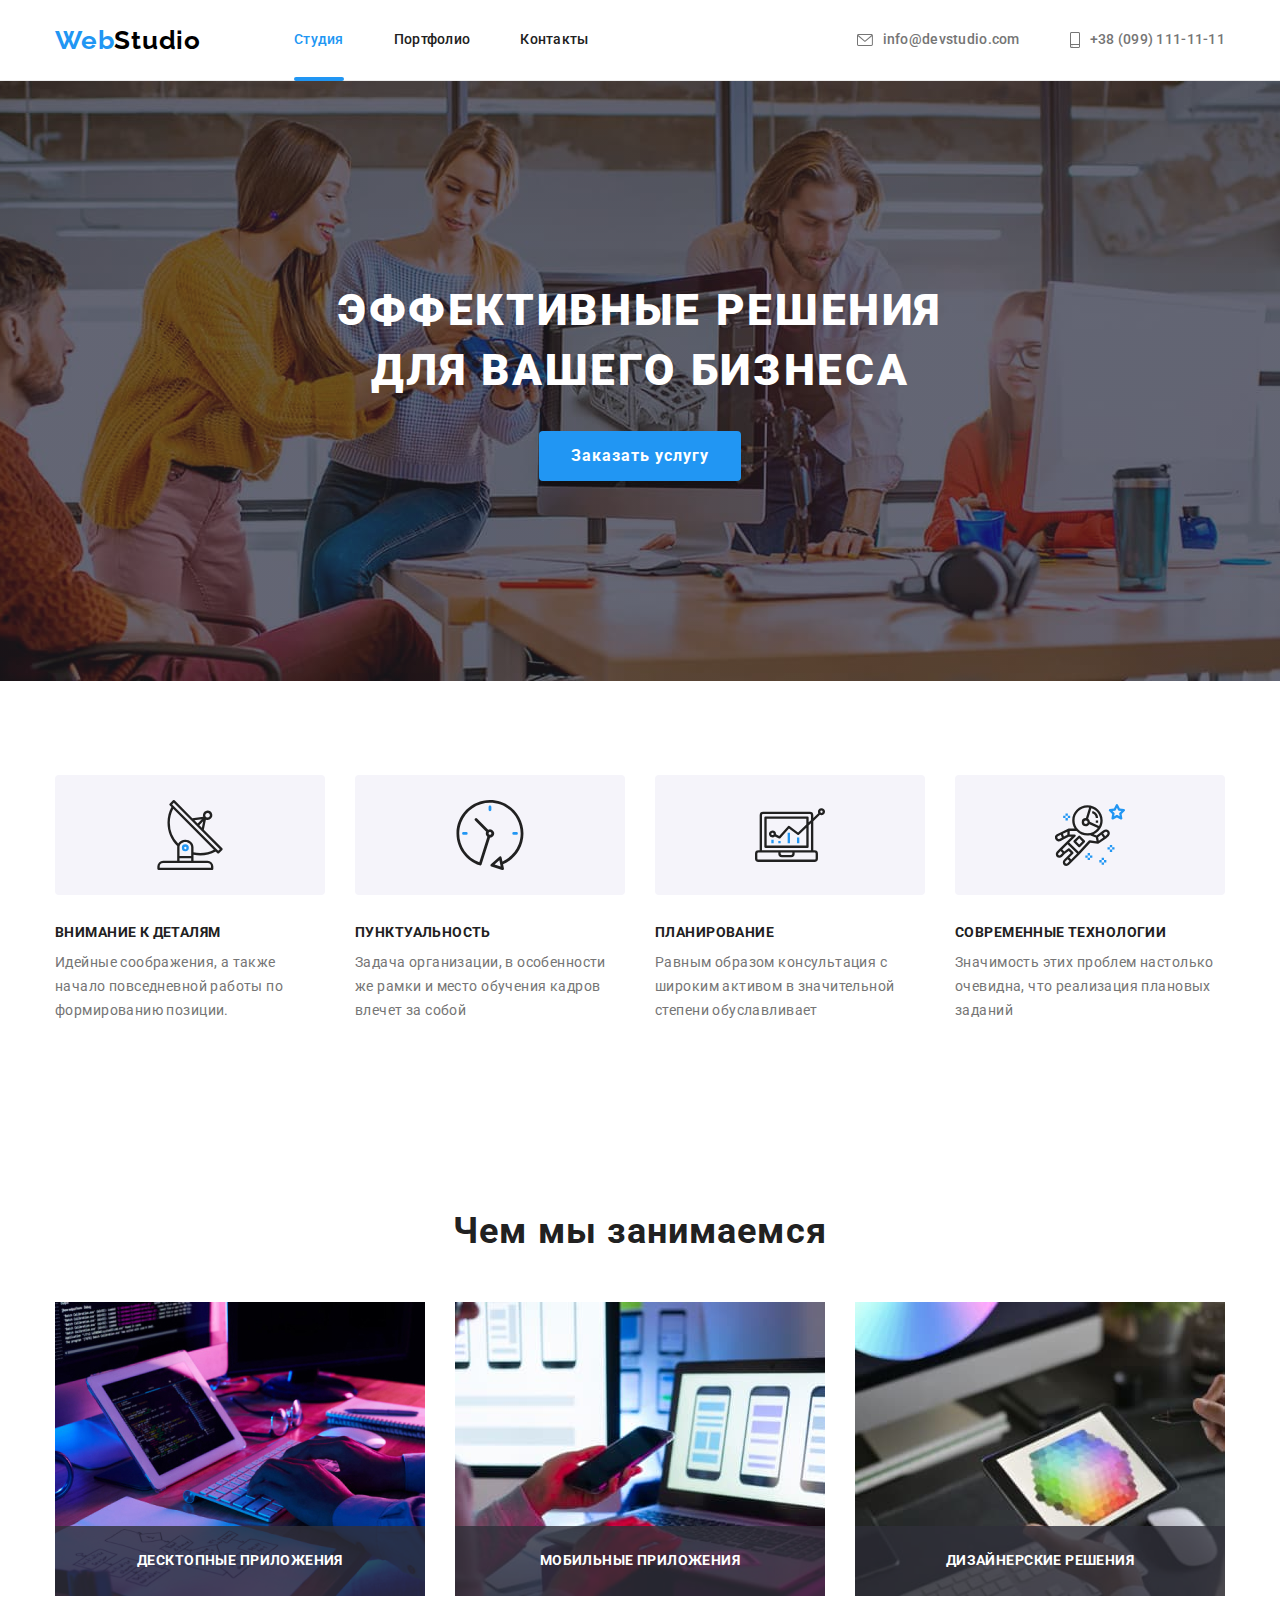
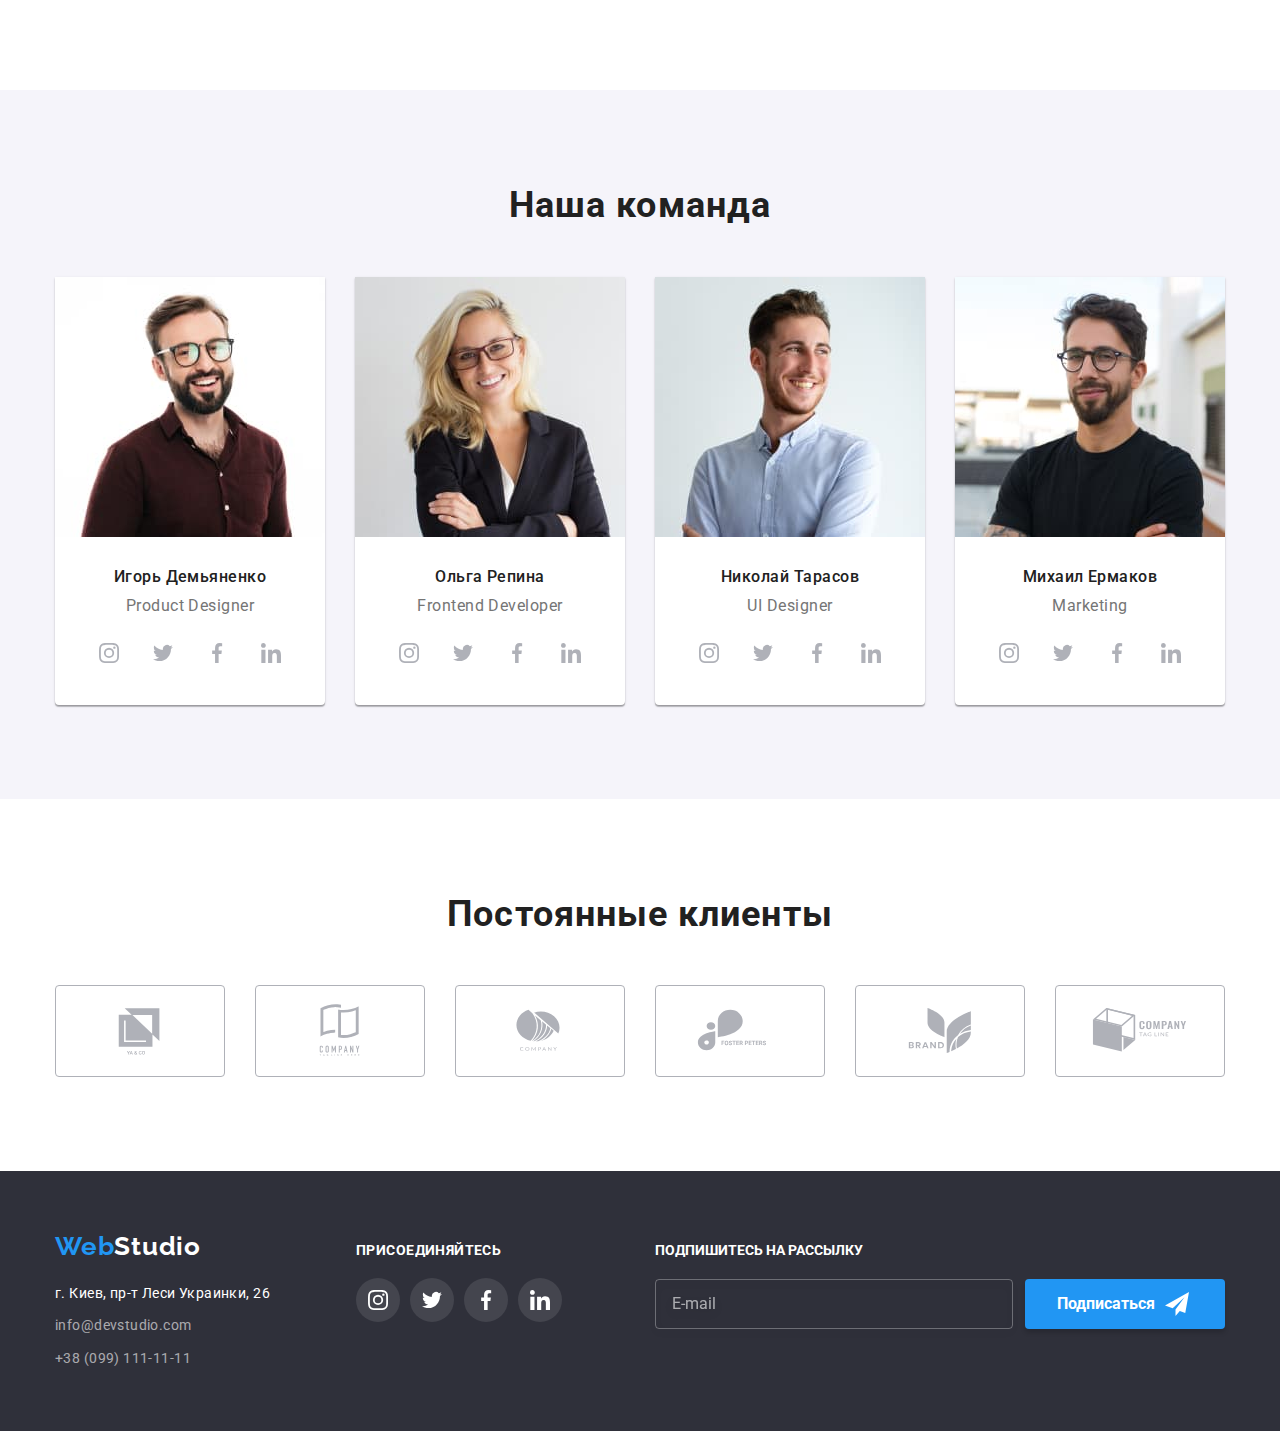
==== commit 9689f7cd: "correct errors" ====
--- a/index.html
+++ b/index.html
@@ -67,9 +67,7 @@
             для вашего бизнеса
           </h1>
           <!-- кнопка -->
-          <button type="button" class="button-primary hero__button-primary" data-modal-open>
-            Заказать услугу
-          </button>
+          <button type="button" class="button hero__button" data-modal-open>Заказать услугу</button>
         </div>
       </section>
       <!-- секция особенности -->
@@ -491,9 +489,9 @@
             <input class="footer-form__input" type="email" name="mail" placeholder="E-mail" />
           </label>
 
-          <button class="button-primary button-primary--icon" type="submit">
+          <button class="footer-form__button footer-form__button--icon" type="submit">
             Подписаться
-            <svg class="button-primary__icon" height="24" width="24">
+            <svg class="footer-form__icon" height="24" width="24">
               <use href="./images/icons.svg#icon-icon-send"></use>
             </svg>
           </button>
@@ -553,7 +551,7 @@
             </span>
           </label>
 
-          <button class="form-modal__button button-primary" type="submit">Отправить</button>
+          <button class="form-modal__button" type="submit">Отправить</button>
         </form>
 
         <button type="button" class="button-close" data-modal-close>
--- a/css/main.min.css
+++ b/css/main.min.css
@@ -1 +1 @@
-img{display:block;max-width:100%;height:auto}h1,h2,h3,h4,h5,h6,p{margin:0}ul{margin:0;padding:0;list-style:none}a{text-decoration:none;color:inherit}body{background-color:#fff;color:#757575;font-family:Roboto,sans-serif}.visually-hidden{position:absolute;white-space:nowrap;width:1px;height:1px;overflow:hidden;border:0px;padding:0px;clip:rect(0 0 0 0);-webkit-clip-path:inset(50%);clip-path:inset(50%);margin:-1px}.page-header{border-bottom:1px solid #ececec}.page-header__container{display:-webkit-box;display:-ms-flexbox;display:flex;-webkit-box-align:center;-ms-flex-align:center;align-items:center;-webkit-box-pack:baseline;-ms-flex-pack:baseline;justify-content:baseline}.page-header__contacts{margin-left:auto}.container{width:1200px;padding-left:15px;padding-right:15px;margin-left:auto;margin-right:auto}.accent{color:#2196f3}.logo{color:#000;font-family:Raleway,sans-serif;font-weight:700;font-size:26px;line-height:1.19;letter-spacing:.03em;text-decoration:none;-webkit-transition:color 250ms cubic-bezier(0.4, 0, 0.2, 1);transition:color 250ms cubic-bezier(0.4, 0, 0.2, 1)}.logo__accent{color:#2196f3}.logo:hover,.logo:focus{color:#2196f3}.page-header__logo{margin-right:93px}.site-nav{display:-webkit-box;display:-ms-flexbox;display:flex}.site-nav__item{margin-right:50px}.site-nav .item:last-child{margin-right:0px}.site-nav__link{display:block;position:relative;padding-top:32px;padding-bottom:32px;color:#212121;font-weight:500;font-size:14px;line-height:1.14;letter-spacing:.02em;text-decoration:none;-webkit-transition:color 250ms cubic-bezier(0.4, 0, 0.2, 1);transition:color 250ms cubic-bezier(0.4, 0, 0.2, 1)}.site-nav__link:hover,.site-nav__link:focus{color:#2196f3}.site-nav__link--current{color:#2196f3}.site-nav__link--current::after{display:block;position:absolute;bottom:-1px;left:0px;content:"";width:100%;height:4px;border-radius:2px;background-color:#2196f3}.contacts{display:-webkit-box;display:-ms-flexbox;display:flex;-webkit-box-align:center;-ms-flex-align:center;align-items:center;-webkit-box-pack:center;-ms-flex-pack:center;justify-content:center}.contacts__item:not(:last-child){margin-right:50px}.contacts__icon{margin-right:10px}.contacts__link{display:-webkit-box;display:-ms-flexbox;display:flex;-webkit-box-align:center;-ms-flex-align:center;align-items:center;color:#757575;fill:#757575;font-weight:500;font-size:14px;line-height:1.14;letter-spacing:.02em;text-decoration:none;-webkit-transition:color 250ms cubic-bezier(0.4, 0, 0.2, 1),fill 250ms cubic-bezier(0.4, 0, 0.2, 1);transition:color 250ms cubic-bezier(0.4, 0, 0.2, 1),fill 250ms cubic-bezier(0.4, 0, 0.2, 1)}.contacts__link:hover,.contacts__link:focus{color:#2196f3;fill:#2196f3}.hero{margin-left:auto;margin-right:auto;padding:200px 0px;text-align:center;max-width:1600px;min-height:600px;background-color:#2f303a;background-image:-webkit-gradient(linear, left top, right top, from(rgba(47, 48, 58, 0.4)), to(rgba(47, 48, 58, 0.4))),url(../images/background-hero.jpg);background-image:linear-gradient(to right, rgba(47, 48, 58, 0.4), rgba(47, 48, 58, 0.4)),url(../images/background-hero.jpg);background-repeat:no-repeat;background-position:center;background-size:cover}.hero__title{margin-top:0px;margin-bottom:30px;color:#fff;font-weight:900;font-size:44px;line-height:1.36;letter-spacing:.06em;text-transform:uppercase}.button-primary{display:inline-block;cursor:pointer;border-radius:4px;padding:10px 32px;min-width:200px;text-align:center;color:#fff;background-color:#2196f3;font-family:inherit;font-weight:700;font-size:16px;line-height:1.88;text-align:center;letter-spacing:.06em;text-decoration:none;border:none;-webkit-box-shadow:0px 4px 4px rgba(0,0,0,.15);box-shadow:0px 4px 4px rgba(0,0,0,.15);-webkit-transition:color 250ms cubic-bezier(0.4, 0, 0.2, 1),background-color 250ms cubic-bezier(0.4, 0, 0.2, 1);transition:color 250ms cubic-bezier(0.4, 0, 0.2, 1),background-color 250ms cubic-bezier(0.4, 0, 0.2, 1)}.button-primary:hover,.button-primary:focus{color:#fff;background-color:#188ce8}.button-primary--icon{display:-webkit-inline-box;display:-ms-inline-flexbox;display:inline-flex;-webkit-box-align:center;-ms-flex-align:center;align-items:center}.button-primary__icon{margin-left:10px}.filters__button{cursor:pointer;display:inline-block;border-radius:4px;padding:6px 22px;text-align:center;min-width:73px;color:#212121;background-color:#f5f4fa;font-family:inherit;font-weight:500;font-size:16px;line-height:1.6;letter-spacing:.03em;text-decoration:none;border:none;-webkit-transition:color 250ms cubic-bezier(0.4, 0, 0.2, 1),background-color 250ms cubic-bezier(0.4, 0, 0.2, 1),-webkit-box-shadow 250ms cubic-bezier(0.4, 0, 0.2, 1);transition:color 250ms cubic-bezier(0.4, 0, 0.2, 1),background-color 250ms cubic-bezier(0.4, 0, 0.2, 1),-webkit-box-shadow 250ms cubic-bezier(0.4, 0, 0.2, 1);transition:color 250ms cubic-bezier(0.4, 0, 0.2, 1),background-color 250ms cubic-bezier(0.4, 0, 0.2, 1),box-shadow 250ms cubic-bezier(0.4, 0, 0.2, 1);transition:color 250ms cubic-bezier(0.4, 0, 0.2, 1),background-color 250ms cubic-bezier(0.4, 0, 0.2, 1),box-shadow 250ms cubic-bezier(0.4, 0, 0.2, 1),-webkit-box-shadow 250ms cubic-bezier(0.4, 0, 0.2, 1)}.filters__button--current{border:none;color:#fff;background-color:#2196f3;text-decoration:none;-webkit-box-shadow:0px 1px 3px rgba(0,0,0,.12),0px 1px 1px rgba(0,0,0,.14),0px 2px 1px rgba(0,0,0,.2);box-shadow:0px 1px 3px rgba(0,0,0,.12),0px 1px 1px rgba(0,0,0,.14),0px 2px 1px rgba(0,0,0,.2)}.filters__button:hover,.filters__button:focus{color:#fff;background-color:#2196f3;border-color:#f5f4fa;-webkit-box-shadow:0px 1px 3px rgba(0,0,0,.12),0px 1px 1px rgba(0,0,0,.14),0px 2px 1px rgba(0,0,0,.2);box-shadow:0px 1px 3px rgba(0,0,0,.12),0px 1px 1px rgba(0,0,0,.14),0px 2px 1px rgba(0,0,0,.2)}.section{padding:94px 0px}.section--other-background{background-color:#f5f4fa;padding:94px 0px}.section .section--no-top-padding{padding-top:0}.section__title{color:#212121;font-weight:700;font-size:36px;line-height:1.17;text-align:center;letter-spacing:.03em;margin-bottom:50px}.features{display:-webkit-box;display:-ms-flexbox;display:flex;margin-top:-30px;margin-left:-30px}.features__item{-ms-flex-preferred-size:calc(33.3333333333% - 30px);flex-basis:calc(33.3333333333% - 30px);margin-left:30px;margin-top:30px}.features__icon-div{display:-webkit-box;display:-ms-flexbox;display:flex;-webkit-box-pack:center;-ms-flex-pack:center;justify-content:center;-webkit-box-align:center;-ms-flex-align:center;align-items:center;height:120px;background-color:#f5f4fa;border-radius:4px;margin-bottom:30px}.features__title{color:#212121;font-weight:700;font-size:14px;line-height:1.14;letter-spacing:.03em;font-style:normal;text-transform:uppercase}.features__text{margin-top:10px;color:#757575;font-weight:400;font-size:14px;line-height:1.7;letter-spacing:.03em;font-style:normal}.section-images__title{color:#212121;font-weight:700;font-size:36px;line-height:1.17;text-align:center;letter-spacing:.03em;margin-bottom:50px}.images{display:-webkit-box;display:-ms-flexbox;display:flex;margin-top:-30px;margin-left:-30px}.images__item{-ms-flex-preferred-size:calc(33.3333333333% - 30px);flex-basis:calc(33.3333333333% - 30px);margin-left:30px;margin-top:30px}.images__card{display:-webkit-box;display:-ms-flexbox;display:flex;position:relative}.images__thumb{position:absolute;display:-webkit-box;display:-ms-flexbox;display:flex;height:70px;width:100%;-webkit-box-pack:center;-ms-flex-pack:center;justify-content:center;-webkit-box-align:center;-ms-flex-align:center;align-items:center;bottom:0px;background-color:rgba(47,48,58,.8)}.images__text{font-style:normal;font-weight:700;font-size:14px;line-height:1.14;letter-spacing:.03em;text-transform:uppercase;color:#fff}.team{display:-webkit-box;display:-ms-flexbox;display:flex;gap:30px}.team__item{-webkit-box-shadow:0px 1px 3px rgba(0,0,0,.12),0px 1px 1px rgba(0,0,0,.14),0px 2px 1px rgba(0,0,0,.2);box-shadow:0px 1px 3px rgba(0,0,0,.12),0px 1px 1px rgba(0,0,0,.14),0px 2px 1px rgba(0,0,0,.2);border-radius:0px 0px 4px 4px;background-color:#fff}.team__card-thumb{padding:30px 0px;text-align:center}.team__title{color:#212121;font-weight:500;font-size:16px;line-height:1.19;letter-spacing:.03em}.team__text{color:#757575;font-size:16px;line-height:1.19;letter-spacing:.03em;margin-top:10px;margin-bottom:16px}.social{display:-webkit-box;display:-ms-flexbox;display:flex;-webkit-box-align:center;-ms-flex-align:center;align-items:center;-webkit-box-pack:center;-ms-flex-pack:center;justify-content:center;gap:10px}.social__link{display:-webkit-box;display:-ms-flexbox;display:flex;-webkit-box-align:center;-ms-flex-align:center;align-items:center;-webkit-box-pack:center;-ms-flex-pack:center;justify-content:center;height:44px;width:44px;border-radius:50%;fill:#afb1b8;-webkit-transition:background-color 250ms cubic-bezier(0.4, 0, 0.2, 1),fill 250ms cubic-bezier(0.4, 0, 0.2, 1);transition:background-color 250ms cubic-bezier(0.4, 0, 0.2, 1),fill 250ms cubic-bezier(0.4, 0, 0.2, 1)}.social__link:hover,.social__link:focus{fill:#fff;background-color:#2196f3}.customers{display:-webkit-box;display:-ms-flexbox;display:flex;margin-top:-30px;margin-left:-30px}.customers__item{-ms-flex-preferred-size:calc(33.3333333333% - 30px);flex-basis:calc(33.3333333333% - 30px);margin-left:30px;margin-top:30px;height:92px}.customers__link{width:100%;height:100%;display:-webkit-box;display:-ms-flexbox;display:flex;-webkit-box-align:center;-ms-flex-align:center;align-items:center;-webkit-box-pack:center;-ms-flex-pack:center;justify-content:center;fill:#afb1b8;border:1px solid #afb1b8;border-radius:4px;-webkit-transition:fill 250ms cubic-bezier(0.4, 0, 0.2, 1),border 250ms cubic-bezier(0.4, 0, 0.2, 1);transition:fill 250ms cubic-bezier(0.4, 0, 0.2, 1),border 250ms cubic-bezier(0.4, 0, 0.2, 1)}.customers__link:hover,.customers__link:focus{border:1px solid #2196f3;fill:#2196f3}.page-footer{background-color:#2f303a;padding:60px 0px}.page-footer__content{display:-webkit-box;display:-ms-flexbox;display:flex;-webkit-box-align:baseline;-ms-flex-align:baseline;align-items:baseline}.page-footer__address{-webkit-box-flex:1;-ms-flex-positive:1;flex-grow:1}.page-footer__logo{color:#fff}.address{font-style:normal;margin-top:20px}.address__list{font-size:14px;line-height:1.7;letter-spacing:.03em;text-decoration:none;font-style:normal}.address__item:not(:first-child){margin-top:9px}.address__link{color:rgba(255,255,255,.6);-webkit-transition:color 250ms cubic-bezier(0.4, 0, 0.2, 1);transition:color 250ms cubic-bezier(0.4, 0, 0.2, 1)}.address__link:hover,.address__link:focus{color:#2196f3}.address__link--location{color:#fff}.page-footer__social{margin-left:70px}.footer__title{color:#fff;font-weight:700;font-size:14px;line-height:16px;letter-spacing:.03em;text-transform:uppercase;font-style:normal;margin-bottom:20px}.footer__social .social__item{background-color:rgba(255,255,255,.1);border-radius:50%}.footer__social .social__icon{fill:#fff}.footer-form{display:-webkit-box;display:-ms-flexbox;display:flex;margin-left:93px;-webkit-box-align:end;-ms-flex-align:end;align-items:flex-end;-webkit-box-pack:start;-ms-flex-pack:start;justify-content:flex-start}.footer-form__field{margin-right:12px;width:-webkit-min-content;width:-moz-min-content;width:min-content;font-weight:700;font-size:14px;line-height:1.14;text-transform:uppercase;color:#fff}.footer-form__input{margin-top:20px;padding-left:16px;padding-right:16px;width:358px;height:50px;background-color:rgba(0,0,0,0);color:#fff;font-size:16px;line-height:1.25;border:1px solid rgba(255,255,255,.3);-webkit-filter:drop-shadow(0px 4px 4px rgba(0, 0, 0, 0.15));filter:drop-shadow(0px 4px 4px rgba(0, 0, 0, 0.15));border-radius:4px}.footer-form__input::-webkit-input-placeholder{color:rgba(255,255,255,.6);font-size:16px;line-height:1.25}.footer-form__input::-moz-placeholder{color:rgba(255,255,255,.6);font-size:16px;line-height:1.25}.footer-form__input:-ms-input-placeholder{color:rgba(255,255,255,.6);font-size:16px;line-height:1.25}.footer-form__input::-ms-input-placeholder{color:rgba(255,255,255,.6);font-size:16px;line-height:1.25}.footer-form__input::placeholder{color:rgba(255,255,255,.6);font-size:16px;line-height:1.25}.backdrop{position:fixed;top:0;left:0;width:100%;height:100%;background-color:rgba(0,0,0,.2);opacity:1;-webkit-transition:opacity 250ms cubic-bezier(0.4, 0, 0.2, 1),visibility 250ms cubic-bezier(0.4, 0, 0.2, 1);transition:opacity 250ms cubic-bezier(0.4, 0, 0.2, 1),visibility 250ms cubic-bezier(0.4, 0, 0.2, 1)}.backdrop.is-hidden .modal{-webkit-transform:translate(-50%, -50%) scale(1.1);transform:translate(-50%, -50%) scale(1.1)}.backdrop.is-hidden{opacity:0;pointer-events:none}.modal{display:block;position:absolute;top:50%;left:50%;padding:40px;-webkit-transform:translate(-50%, -50%) scale(1);transform:translate(-50%, -50%) scale(1);min-height:581px;min-width:528px;background-color:#fff;border-radius:4px;-webkit-box-shadow:0px 1px 3px rgba(0,0,0,.12),0px 1px 1px rgba(0,0,0,.14),0px 2px 1px rgba(0,0,0,.2);box-shadow:0px 1px 3px rgba(0,0,0,.12),0px 1px 1px rgba(0,0,0,.14),0px 2px 1px rgba(0,0,0,.2);-webkit-transition:-webkit-transform 250ms cubic-bezier(0.4, 0, 0.2, 1);transition:-webkit-transform 250ms cubic-bezier(0.4, 0, 0.2, 1);transition:transform 250ms cubic-bezier(0.4, 0, 0.2, 1);transition:transform 250ms cubic-bezier(0.4, 0, 0.2, 1), -webkit-transform 250ms cubic-bezier(0.4, 0, 0.2, 1)}.button-close{display:-webkit-box;display:-ms-flexbox;display:flex;position:absolute;top:8px;right:8px;-webkit-box-pack:center;-ms-flex-pack:center;justify-content:center;-webkit-box-align:center;-ms-flex-align:center;align-items:center;padding:0px;height:30px;width:30px;cursor:pointer;border-radius:50%;border:1px solid rgba(0,0,0,.1);background-color:#fff;-webkit-transition:fill 250ms cubic-bezier(0.4, 0, 0.2, 1);transition:fill 250ms cubic-bezier(0.4, 0, 0.2, 1)}.button-close:hover,.button-close:focus{fill:#2196f3}.icon-modal{height:18px;width:18px}.form-modal{display:block;margin-top:0px}.form-modal__input:focus,.form-modal__textarea:focus{border:1px solid #2196f3;outline:rgba(0,0,0,0)}.form-modal__input:focus+.form-modal__icon{fill:#2196f3}.form-modal__link{color:#2196f3}.form-modal__title{font-weight:700;font-size:20px;line-height:1.15;text-align:center;letter-spacing:.03em;color:#212121;margin-bottom:12px}.form-modal__field{position:relative;display:block;font-size:12px;line-height:1.17;letter-spacing:.01em;color:#757575;margin-bottom:10px}.form-modal__field--textarea{margin-bottom:20px}.form-modal__input{height:40px;margin-top:4px;padding-left:42px;padding-right:16px;width:100%}.form-modal__textarea{display:block;height:120px;margin-top:4px;padding:12px 16px;resize:none;width:100%}.form-modal__field .form-modal__icon{position:absolute;left:12px;bottom:11px;fill:var(--title-text-color);-webkit-transition:-webkit-transform 250ms cubic-bezier(0.4, 0, 0.2, 1);transition:-webkit-transform 250ms cubic-bezier(0.4, 0, 0.2, 1);transition:transform 250ms cubic-bezier(0.4, 0, 0.2, 1);transition:transform 250ms cubic-bezier(0.4, 0, 0.2, 1), -webkit-transform 250ms cubic-bezier(0.4, 0, 0.2, 1)}.form-modal__input,.form-modal__textarea{border:1px solid rgba(33,33,33,.2);border-radius:4px;font-size:14px;line-height:1.17;letter-spacing:.01em;-webkit-transition:border 250ms cubic-bezier(0.4, 0, 0.2, 1);transition:border 250ms cubic-bezier(0.4, 0, 0.2, 1)}.form-modal__textarea::-webkit-input-placeholder{font-size:12px;line-height:1.17;letter-spacing:.01em;color:rgba(117,117,117,.5)}.form-modal__textarea::-moz-placeholder{font-size:12px;line-height:1.17;letter-spacing:.01em;color:rgba(117,117,117,.5)}.form-modal__textarea:-ms-input-placeholder{font-size:12px;line-height:1.17;letter-spacing:.01em;color:rgba(117,117,117,.5)}.form-modal__textarea::-ms-input-placeholder{font-size:12px;line-height:1.17;letter-spacing:.01em;color:rgba(117,117,117,.5)}.form-modal__textarea::placeholder{font-size:12px;line-height:1.17;letter-spacing:.01em;color:rgba(117,117,117,.5)}.form-modal__checkbox{position:absolute;-webkit-appearance:none;-moz-appearance:none;appearance:none}.form-modal__checkbox:checked+.form-modal__icon-check{border:1px solid #2196f3;border-radius:2px;background-color:#2196f3}.form-modal__field--checkbox{margin-bottom:0px}.form-modal__field--checkbox{display:-webkit-box;display:-ms-flexbox;display:flex;-webkit-box-align:center;-ms-flex-align:center;align-items:center;-webkit-box-pack:center;-ms-flex-pack:center;justify-content:center;font-size:14px;line-height:1.7}.form-modal__icon-check{background-size:contain;background-origin:border-box;margin-right:7px;fill:#fff;border:2px solid #212121;border-radius:2px;-webkit-transition:border 250ms cubic-bezier(0.4, 0, 0.2, 1),background-color 250ms cubic-bezier(0.4, 0, 0.2, 1),border-color 250ms cubic-bezier(0.4, 0, 0.2, 1);transition:border 250ms cubic-bezier(0.4, 0, 0.2, 1),background-color 250ms cubic-bezier(0.4, 0, 0.2, 1),border-color 250ms cubic-bezier(0.4, 0, 0.2, 1)}.form-modal__button{display:block;margin-left:auto;margin-right:auto;margin-top:30px}.filters{display:-webkit-box;display:-ms-flexbox;display:flex;-webkit-box-pack:center;-ms-flex-pack:center;justify-content:center;margin-bottom:50px}.filters__item:not(:last-child){margin-right:8px}.benefits{display:-webkit-box;display:-ms-flexbox;display:flex;-ms-flex-wrap:wrap;flex-wrap:wrap;gap:30px}.benefits__item{-ms-flex-preferred-size:calc((100% - 60px)/3);flex-basis:calc((100% - 60px)/3)}.benefits-card__link{display:block;text-decoration:none;-webkit-transition:-webkit-box-shadow 250ms cubic-bezier(0.4, 0, 0.2, 1);transition:-webkit-box-shadow 250ms cubic-bezier(0.4, 0, 0.2, 1);transition:box-shadow 250ms cubic-bezier(0.4, 0, 0.2, 1);transition:box-shadow 250ms cubic-bezier(0.4, 0, 0.2, 1), -webkit-box-shadow 250ms cubic-bezier(0.4, 0, 0.2, 1)}.benefits-card__link:hover,.benefits-card__link:focus{-webkit-box-shadow:0px 1px 1px rgba(0,0,0,.12),0px 4px 4px rgba(0,0,0,.06),1px 4px 6px rgba(0,0,0,.16);box-shadow:0px 1px 1px rgba(0,0,0,.12),0px 4px 4px rgba(0,0,0,.06),1px 4px 6px rgba(0,0,0,.16)}.benefits-card__link:hover .benefits-card__img::before,.benefits-card__link:focus .benefits-card__img::before{-webkit-transform:translateY(0);transform:translateY(0)}.benefits-card__link:hover .benefits-card__thumb,.benefits-card__link:focus .benefits-card__thumb{-webkit-transform:translateY(0);transform:translateY(0)}.benefits-card__img{position:relative;overflow:hidden}.benefits-card__img::before{display:inline-block;content:"";position:absolute;top:0;left:0;width:100%;height:100%;opacity:1;background-color:rgba(33,150,243,.9);-webkit-transform:translateY(100%);transform:translateY(100%);-webkit-transition:-webkit-transform 250ms cubic-bezier(0.4, 0, 0.2, 1);transition:-webkit-transform 250ms cubic-bezier(0.4, 0, 0.2, 1);transition:transform 250ms cubic-bezier(0.4, 0, 0.2, 1);transition:transform 250ms cubic-bezier(0.4, 0, 0.2, 1), -webkit-transform 250ms cubic-bezier(0.4, 0, 0.2, 1)}.benefits-card__thumb{position:absolute;top:0;left:0;opacity:1;padding:63px 24px;-webkit-transform:translateY(100%);transform:translateY(100%);-webkit-transition:-webkit-transform 250ms cubic-bezier(0.4, 0, 0.2, 1);transition:-webkit-transform 250ms cubic-bezier(0.4, 0, 0.2, 1);transition:transform 250ms cubic-bezier(0.4, 0, 0.2, 1);transition:transform 250ms cubic-bezier(0.4, 0, 0.2, 1), -webkit-transform 250ms cubic-bezier(0.4, 0, 0.2, 1)}.benefits-card__description{font-weight:400;font-size:18px;line-height:1.56;letter-spacing:.03em;color:#fff}.benefits-card__meta{padding:20px 24px;border-right:1px solid #ececec;border-left:1px solid #ececec;border-bottom:1px solid #ececec}.benefits-card__title{color:#212121;font-weight:700;font-size:18px;line-height:2;letter-spacing:.06em}.benefits-card__text{color:#757575;font-size:16px;line-height:1.9;letter-spacing:.03em;margin-top:4px}/*# sourceMappingURL=main.min.css.map */+img{display:block;max-width:100%;height:auto}h1,h2,h3,h4,h5,h6,p{margin:0}ul{margin:0;padding:0;list-style:none}a{text-decoration:none;color:inherit}body{background-color:#fff;color:#757575;font-family:Roboto,sans-serif}.visually-hidden{position:absolute;white-space:nowrap;width:1px;height:1px;overflow:hidden;border:0px;padding:0px;clip:rect(0 0 0 0);-webkit-clip-path:inset(50%);clip-path:inset(50%);margin:-1px}.page-header{border-bottom:1px solid #ececec}.page-header__container{display:-webkit-box;display:-ms-flexbox;display:flex;-webkit-box-align:center;-ms-flex-align:center;align-items:center;-webkit-box-pack:baseline;-ms-flex-pack:baseline;justify-content:baseline}.page-header__contacts{margin-left:auto}.container{width:1200px;padding-left:15px;padding-right:15px;margin-left:auto;margin-right:auto}.accent{color:#2196f3}.logo{color:#000;font-family:Raleway,sans-serif;font-weight:700;font-size:26px;line-height:1.19;letter-spacing:.03em;text-decoration:none;-webkit-transition:color 250ms cubic-bezier(0.4, 0, 0.2, 1);transition:color 250ms cubic-bezier(0.4, 0, 0.2, 1)}.logo__accent{color:#2196f3}.logo:hover,.logo:focus{color:#2196f3}.page-header__logo{margin-right:93px}.site-nav{display:-webkit-box;display:-ms-flexbox;display:flex}.site-nav__item{margin-right:50px}.site-nav .item:last-child{margin-right:0px}.site-nav__link{display:block;position:relative;padding-top:32px;padding-bottom:32px;color:#212121;font-weight:500;font-size:14px;line-height:1.14;letter-spacing:.02em;text-decoration:none;-webkit-transition:color 250ms cubic-bezier(0.4, 0, 0.2, 1);transition:color 250ms cubic-bezier(0.4, 0, 0.2, 1)}.site-nav__link:hover,.site-nav__link:focus{color:#2196f3}.site-nav__link--current{color:#2196f3}.site-nav__link--current::after{display:block;position:absolute;bottom:-1px;left:0px;content:"";width:100%;height:4px;border-radius:2px;background-color:#2196f3}.contacts{display:-webkit-box;display:-ms-flexbox;display:flex;-webkit-box-align:center;-ms-flex-align:center;align-items:center;-webkit-box-pack:center;-ms-flex-pack:center;justify-content:center}.contacts__item:not(:last-child){margin-right:50px}.contacts__icon{margin-right:10px}.contacts__link{display:-webkit-box;display:-ms-flexbox;display:flex;-webkit-box-align:center;-ms-flex-align:center;align-items:center;color:#757575;fill:#757575;font-weight:500;font-size:14px;line-height:1.14;letter-spacing:.02em;text-decoration:none;-webkit-transition:color 250ms cubic-bezier(0.4, 0, 0.2, 1),fill 250ms cubic-bezier(0.4, 0, 0.2, 1);transition:color 250ms cubic-bezier(0.4, 0, 0.2, 1),fill 250ms cubic-bezier(0.4, 0, 0.2, 1)}.contacts__link:hover,.contacts__link:focus{color:#2196f3;fill:#2196f3}.hero{margin-left:auto;margin-right:auto;padding:200px 0px;text-align:center;max-width:1600px;min-height:600px;background-color:#2f303a;background-image:-webkit-gradient(linear, left top, right top, from(rgba(47, 48, 58, 0.4)), to(rgba(47, 48, 58, 0.4))),url(../images/background-hero.jpg);background-image:linear-gradient(to right, rgba(47, 48, 58, 0.4), rgba(47, 48, 58, 0.4)),url(../images/background-hero.jpg);background-repeat:no-repeat;background-position:center;background-size:cover}.hero__title{margin-top:0px;margin-bottom:30px;color:#fff;font-weight:900;font-size:44px;line-height:1.36;letter-spacing:.06em;text-transform:uppercase}.button{text-align:center;font-family:inherit;font-size:16px;cursor:pointer;border-radius:4px;border:none}.hero__button,.footer-form__button,.form-modal__button{display:inline-block;cursor:pointer;border-radius:4px;padding:10px 32px;min-width:200px;text-align:center;color:#fff;background-color:#2196f3;font-family:inherit;font-weight:700;font-size:16px;line-height:1.88;text-align:center;letter-spacing:.06em;text-decoration:none;border:none;-webkit-box-shadow:0px 4px 4px rgba(0,0,0,.15);box-shadow:0px 4px 4px rgba(0,0,0,.15);-webkit-transition:color 250ms cubic-bezier(0.4, 0, 0.2, 1),background-color 250ms cubic-bezier(0.4, 0, 0.2, 1);transition:color 250ms cubic-bezier(0.4, 0, 0.2, 1),background-color 250ms cubic-bezier(0.4, 0, 0.2, 1)}.hero__button:hover,.hero__button:focus,.footer-form__button:hover,.footer-form__button:focus,.form-modal__button:hover,.form-modal__button:focus{color:#fff;background-color:#188ce8}.footer-form__button--icon{display:-webkit-box;display:-ms-flexbox;display:flex;-webkit-box-align:center;-ms-flex-align:center;align-items:center;letter-spacing:normal;margin-left:12px}.footer-form__icon{margin-left:10px}.filters__button{cursor:pointer;display:inline-block;border-radius:4px;padding:6px 22px;text-align:center;min-width:73px;color:#212121;background-color:#f5f4fa;font-family:inherit;font-weight:500;font-size:16px;line-height:1.6;letter-spacing:.03em;text-decoration:none;border:none;-webkit-transition:color 250ms cubic-bezier(0.4, 0, 0.2, 1),background-color 250ms cubic-bezier(0.4, 0, 0.2, 1),-webkit-box-shadow 250ms cubic-bezier(0.4, 0, 0.2, 1);transition:color 250ms cubic-bezier(0.4, 0, 0.2, 1),background-color 250ms cubic-bezier(0.4, 0, 0.2, 1),-webkit-box-shadow 250ms cubic-bezier(0.4, 0, 0.2, 1);transition:color 250ms cubic-bezier(0.4, 0, 0.2, 1),background-color 250ms cubic-bezier(0.4, 0, 0.2, 1),box-shadow 250ms cubic-bezier(0.4, 0, 0.2, 1);transition:color 250ms cubic-bezier(0.4, 0, 0.2, 1),background-color 250ms cubic-bezier(0.4, 0, 0.2, 1),box-shadow 250ms cubic-bezier(0.4, 0, 0.2, 1),-webkit-box-shadow 250ms cubic-bezier(0.4, 0, 0.2, 1)}.filters__button--current{border:none;color:#fff;background-color:#2196f3;text-decoration:none;-webkit-box-shadow:0px 1px 3px rgba(0,0,0,.12),0px 1px 1px rgba(0,0,0,.14),0px 2px 1px rgba(0,0,0,.2);box-shadow:0px 1px 3px rgba(0,0,0,.12),0px 1px 1px rgba(0,0,0,.14),0px 2px 1px rgba(0,0,0,.2)}.filters__button:hover,.filters__button:focus{color:#fff;background-color:#2196f3;border-color:#f5f4fa;-webkit-box-shadow:0px 1px 3px rgba(0,0,0,.12),0px 1px 1px rgba(0,0,0,.14),0px 2px 1px rgba(0,0,0,.2);box-shadow:0px 1px 3px rgba(0,0,0,.12),0px 1px 1px rgba(0,0,0,.14),0px 2px 1px rgba(0,0,0,.2)}.section{padding:94px 0px}.section--other-background{background-color:#f5f4fa;padding:94px 0px}.section .section--no-top-padding{padding-top:0}.section__title{color:#212121;font-weight:700;font-size:36px;line-height:1.17;text-align:center;letter-spacing:.03em;margin-bottom:50px}.features{display:-webkit-box;display:-ms-flexbox;display:flex;margin-top:-30px;margin-left:-30px}.features__item{-ms-flex-preferred-size:calc(33.3333333333% - 30px);flex-basis:calc(33.3333333333% - 30px);margin-left:30px;margin-top:30px}.features__icon-div{display:-webkit-box;display:-ms-flexbox;display:flex;-webkit-box-pack:center;-ms-flex-pack:center;justify-content:center;-webkit-box-align:center;-ms-flex-align:center;align-items:center;height:120px;background-color:#f5f4fa;border-radius:4px;margin-bottom:30px}.features__title{color:#212121;font-weight:700;font-size:14px;line-height:1.14;letter-spacing:.03em;font-style:normal;text-transform:uppercase}.features__text{margin-top:10px;color:#757575;font-weight:400;font-size:14px;line-height:1.7;letter-spacing:.03em;font-style:normal}.section-images__title{color:#212121;font-weight:700;font-size:36px;line-height:1.17;text-align:center;letter-spacing:.03em;margin-bottom:50px}.images{display:-webkit-box;display:-ms-flexbox;display:flex;margin-top:-30px;margin-left:-30px}.images__item{-ms-flex-preferred-size:calc(33.3333333333% - 30px);flex-basis:calc(33.3333333333% - 30px);margin-left:30px;margin-top:30px}.images__card{display:-webkit-box;display:-ms-flexbox;display:flex;position:relative}.images__thumb{position:absolute;display:-webkit-box;display:-ms-flexbox;display:flex;height:70px;width:100%;-webkit-box-pack:center;-ms-flex-pack:center;justify-content:center;-webkit-box-align:center;-ms-flex-align:center;align-items:center;bottom:0px;background-color:rgba(47,48,58,.8)}.images__text{font-style:normal;font-weight:700;font-size:14px;line-height:1.14;letter-spacing:.03em;text-transform:uppercase;color:#fff}.team{display:-webkit-box;display:-ms-flexbox;display:flex;gap:30px}.team__item{-webkit-box-shadow:0px 1px 3px rgba(0,0,0,.12),0px 1px 1px rgba(0,0,0,.14),0px 2px 1px rgba(0,0,0,.2);box-shadow:0px 1px 3px rgba(0,0,0,.12),0px 1px 1px rgba(0,0,0,.14),0px 2px 1px rgba(0,0,0,.2);border-radius:0px 0px 4px 4px;background-color:#fff}.team__card-thumb{padding:30px 0px;text-align:center}.team__title{color:#212121;font-weight:500;font-size:16px;line-height:1.19;letter-spacing:.03em}.team__text{color:#757575;font-size:16px;line-height:1.19;letter-spacing:.03em;margin-top:10px;margin-bottom:16px}.social{display:-webkit-box;display:-ms-flexbox;display:flex;-webkit-box-align:center;-ms-flex-align:center;align-items:center;-webkit-box-pack:center;-ms-flex-pack:center;justify-content:center;gap:10px}.social__link{display:-webkit-box;display:-ms-flexbox;display:flex;-webkit-box-align:center;-ms-flex-align:center;align-items:center;-webkit-box-pack:center;-ms-flex-pack:center;justify-content:center;height:44px;width:44px;border-radius:50%;fill:#afb1b8;-webkit-transition:background-color 250ms cubic-bezier(0.4, 0, 0.2, 1),fill 250ms cubic-bezier(0.4, 0, 0.2, 1);transition:background-color 250ms cubic-bezier(0.4, 0, 0.2, 1),fill 250ms cubic-bezier(0.4, 0, 0.2, 1)}.social__link:hover,.social__link:focus{fill:#fff;background-color:#2196f3}.customers{display:-webkit-box;display:-ms-flexbox;display:flex;margin-top:-30px;margin-left:-30px}.customers__item{-ms-flex-preferred-size:calc(33.3333333333% - 30px);flex-basis:calc(33.3333333333% - 30px);margin-left:30px;margin-top:30px;height:92px}.customers__link{width:100%;height:100%;display:-webkit-box;display:-ms-flexbox;display:flex;-webkit-box-align:center;-ms-flex-align:center;align-items:center;-webkit-box-pack:center;-ms-flex-pack:center;justify-content:center;fill:#afb1b8;border:1px solid #afb1b8;border-radius:4px;-webkit-transition:fill 250ms cubic-bezier(0.4, 0, 0.2, 1),border 250ms cubic-bezier(0.4, 0, 0.2, 1);transition:fill 250ms cubic-bezier(0.4, 0, 0.2, 1),border 250ms cubic-bezier(0.4, 0, 0.2, 1)}.customers__link:hover,.customers__link:focus{border:1px solid #2196f3;fill:#2196f3}.page-footer{background-color:#2f303a;padding:60px 0px}.page-footer__content{display:-webkit-box;display:-ms-flexbox;display:flex;-webkit-box-align:baseline;-ms-flex-align:baseline;align-items:baseline}.page-footer__address{-webkit-box-flex:1;-ms-flex-positive:1;flex-grow:1}.page-footer__logo{color:#fff}.address{font-style:normal;margin-top:20px}.address__list{font-size:14px;line-height:1.7;letter-spacing:.03em;text-decoration:none;font-style:normal}.address__item:not(:first-child){margin-top:9px}.address__link{color:rgba(255,255,255,.6);-webkit-transition:color 250ms cubic-bezier(0.4, 0, 0.2, 1);transition:color 250ms cubic-bezier(0.4, 0, 0.2, 1)}.address__link:hover,.address__link:focus{color:#2196f3}.address__link--location{color:#fff}.page-footer__social{margin-left:70px}.footer__title{color:#fff;font-weight:700;font-size:14px;line-height:16px;letter-spacing:.03em;text-transform:uppercase;font-style:normal;margin-bottom:20px}.footer__social .social__item{background-color:rgba(255,255,255,.1);border-radius:50%}.footer__social .social__icon{fill:#fff}.footer-form{display:-webkit-box;display:-ms-flexbox;display:flex;margin-left:93px;-webkit-box-align:end;-ms-flex-align:end;align-items:flex-end;-webkit-box-pack:start;-ms-flex-pack:start;justify-content:flex-start}.footer-form__field{width:-webkit-min-content;width:-moz-min-content;width:min-content;font-weight:700;font-size:14px;line-height:1.14;text-transform:uppercase;color:#fff}.footer-form__input{margin-top:20px;padding-left:16px;padding-right:16px;width:358px;height:50px;background-color:rgba(0,0,0,0);color:#fff;font-size:16px;line-height:1.25;border:1px solid rgba(255,255,255,.3);-webkit-filter:drop-shadow(0px 4px 4px rgba(0, 0, 0, 0.15));filter:drop-shadow(0px 4px 4px rgba(0, 0, 0, 0.15));border-radius:4px}.footer-form__input::-webkit-input-placeholder{color:rgba(255,255,255,.6);font-size:16px;line-height:1.25}.footer-form__input::-moz-placeholder{color:rgba(255,255,255,.6);font-size:16px;line-height:1.25}.footer-form__input:-ms-input-placeholder{color:rgba(255,255,255,.6);font-size:16px;line-height:1.25}.footer-form__input::-ms-input-placeholder{color:rgba(255,255,255,.6);font-size:16px;line-height:1.25}.footer-form__input::placeholder{color:rgba(255,255,255,.6);font-size:16px;line-height:1.25}.backdrop{position:fixed;top:0;left:0;width:100%;height:100%;background-color:rgba(0,0,0,.2);opacity:1;-webkit-transition:opacity 250ms cubic-bezier(0.4, 0, 0.2, 1),visibility 250ms cubic-bezier(0.4, 0, 0.2, 1);transition:opacity 250ms cubic-bezier(0.4, 0, 0.2, 1),visibility 250ms cubic-bezier(0.4, 0, 0.2, 1)}.backdrop.is-hidden .modal{-webkit-transform:translate(-50%, -50%) scale(1.1);transform:translate(-50%, -50%) scale(1.1)}.backdrop.is-hidden{opacity:0;pointer-events:none}.modal{display:block;position:absolute;top:50%;left:50%;padding:40px;-webkit-transform:translate(-50%, -50%) scale(1);transform:translate(-50%, -50%) scale(1);min-height:581px;min-width:528px;background-color:#fff;border-radius:4px;-webkit-box-shadow:0px 1px 3px rgba(0,0,0,.12),0px 1px 1px rgba(0,0,0,.14),0px 2px 1px rgba(0,0,0,.2);box-shadow:0px 1px 3px rgba(0,0,0,.12),0px 1px 1px rgba(0,0,0,.14),0px 2px 1px rgba(0,0,0,.2);-webkit-transition:-webkit-transform 250ms cubic-bezier(0.4, 0, 0.2, 1);transition:-webkit-transform 250ms cubic-bezier(0.4, 0, 0.2, 1);transition:transform 250ms cubic-bezier(0.4, 0, 0.2, 1);transition:transform 250ms cubic-bezier(0.4, 0, 0.2, 1), -webkit-transform 250ms cubic-bezier(0.4, 0, 0.2, 1)}.button-close{display:-webkit-box;display:-ms-flexbox;display:flex;position:absolute;top:8px;right:8px;-webkit-box-pack:center;-ms-flex-pack:center;justify-content:center;-webkit-box-align:center;-ms-flex-align:center;align-items:center;padding:0px;height:30px;width:30px;cursor:pointer;border-radius:50%;border:1px solid rgba(0,0,0,.1);background-color:#fff;-webkit-transition:fill 250ms cubic-bezier(0.4, 0, 0.2, 1);transition:fill 250ms cubic-bezier(0.4, 0, 0.2, 1)}.button-close:hover,.button-close:focus{fill:#2196f3}.icon-modal{height:18px;width:18px}.form-modal{display:block;margin-top:0px}.form-modal__input:focus,.form-modal__textarea:focus{border:1px solid #2196f3;outline:rgba(0,0,0,0)}.form-modal__input:focus+.form-modal__icon{fill:#2196f3}.form-modal__link{color:#2196f3}.form-modal__title{font-weight:700;font-size:20px;line-height:1.15;text-align:center;letter-spacing:.03em;color:#212121;margin-bottom:12px}.form-modal__field{position:relative;display:block;font-size:12px;line-height:1.17;letter-spacing:.01em;color:#757575;margin-bottom:10px}.form-modal__field--textarea{margin-bottom:20px}.form-modal__input{height:40px;margin-top:4px;padding-left:42px;padding-right:16px;width:100%}.form-modal__textarea{display:block;height:120px;margin-top:4px;padding:12px 16px;resize:none;width:100%}.form-modal__field .form-modal__icon{position:absolute;left:12px;bottom:11px;fill:var(--title-text-color);-webkit-transition:-webkit-transform 250ms cubic-bezier(0.4, 0, 0.2, 1);transition:-webkit-transform 250ms cubic-bezier(0.4, 0, 0.2, 1);transition:transform 250ms cubic-bezier(0.4, 0, 0.2, 1);transition:transform 250ms cubic-bezier(0.4, 0, 0.2, 1), -webkit-transform 250ms cubic-bezier(0.4, 0, 0.2, 1)}.form-modal__input,.form-modal__textarea{border:1px solid rgba(33,33,33,.2);border-radius:4px;font-size:14px;line-height:1.17;letter-spacing:.01em;-webkit-transition:border 250ms cubic-bezier(0.4, 0, 0.2, 1);transition:border 250ms cubic-bezier(0.4, 0, 0.2, 1)}.form-modal__textarea::-webkit-input-placeholder{font-size:12px;line-height:1.17;letter-spacing:.01em;color:rgba(117,117,117,.5)}.form-modal__textarea::-moz-placeholder{font-size:12px;line-height:1.17;letter-spacing:.01em;color:rgba(117,117,117,.5)}.form-modal__textarea:-ms-input-placeholder{font-size:12px;line-height:1.17;letter-spacing:.01em;color:rgba(117,117,117,.5)}.form-modal__textarea::-ms-input-placeholder{font-size:12px;line-height:1.17;letter-spacing:.01em;color:rgba(117,117,117,.5)}.form-modal__textarea::placeholder{font-size:12px;line-height:1.17;letter-spacing:.01em;color:rgba(117,117,117,.5)}.form-modal__checkbox{position:absolute;-webkit-appearance:none;-moz-appearance:none;appearance:none}.form-modal__checkbox:checked+.form-modal__icon-check{border:1px solid #2196f3;border-radius:2px;background-color:#2196f3}.form-modal__field--checkbox{margin-bottom:0px}.form-modal__field--checkbox{display:-webkit-box;display:-ms-flexbox;display:flex;-webkit-box-align:center;-ms-flex-align:center;align-items:center;-webkit-box-pack:center;-ms-flex-pack:center;justify-content:center;font-size:14px;line-height:1.7}.form-modal__icon-check{background-size:contain;background-origin:border-box;margin-right:7px;fill:#fff;border:2px solid #212121;border-radius:2px;-webkit-transition:border 250ms cubic-bezier(0.4, 0, 0.2, 1),background-color 250ms cubic-bezier(0.4, 0, 0.2, 1),border-color 250ms cubic-bezier(0.4, 0, 0.2, 1);transition:border 250ms cubic-bezier(0.4, 0, 0.2, 1),background-color 250ms cubic-bezier(0.4, 0, 0.2, 1),border-color 250ms cubic-bezier(0.4, 0, 0.2, 1)}.form-modal__button{display:block;margin-left:auto;margin-right:auto;margin-top:30px}.filters{display:-webkit-box;display:-ms-flexbox;display:flex;-webkit-box-pack:center;-ms-flex-pack:center;justify-content:center;margin-bottom:50px}.filters__item:not(:last-child){margin-right:8px}.benefits{display:-webkit-box;display:-ms-flexbox;display:flex;-ms-flex-wrap:wrap;flex-wrap:wrap;gap:30px}.benefits__item{-ms-flex-preferred-size:calc((100% - 60px)/3);flex-basis:calc((100% - 60px)/3)}.benefits-card__link{display:block;text-decoration:none;-webkit-transition:-webkit-box-shadow 250ms cubic-bezier(0.4, 0, 0.2, 1);transition:-webkit-box-shadow 250ms cubic-bezier(0.4, 0, 0.2, 1);transition:box-shadow 250ms cubic-bezier(0.4, 0, 0.2, 1);transition:box-shadow 250ms cubic-bezier(0.4, 0, 0.2, 1), -webkit-box-shadow 250ms cubic-bezier(0.4, 0, 0.2, 1)}.benefits-card__link:hover,.benefits-card__link:focus{-webkit-box-shadow:0px 1px 1px rgba(0,0,0,.12),0px 4px 4px rgba(0,0,0,.06),1px 4px 6px rgba(0,0,0,.16);box-shadow:0px 1px 1px rgba(0,0,0,.12),0px 4px 4px rgba(0,0,0,.06),1px 4px 6px rgba(0,0,0,.16)}.benefits-card__link:hover .benefits-card__img::before,.benefits-card__link:focus .benefits-card__img::before{-webkit-transform:translateY(0);transform:translateY(0)}.benefits-card__link:hover .benefits-card__thumb,.benefits-card__link:focus .benefits-card__thumb{-webkit-transform:translateY(0);transform:translateY(0)}.benefits-card__img{position:relative;overflow:hidden}.benefits-card__img::before{display:inline-block;content:"";position:absolute;top:0;left:0;width:100%;height:100%;opacity:1;background-color:rgba(33,150,243,.9);-webkit-transform:translateY(100%);transform:translateY(100%);-webkit-transition:-webkit-transform 250ms cubic-bezier(0.4, 0, 0.2, 1);transition:-webkit-transform 250ms cubic-bezier(0.4, 0, 0.2, 1);transition:transform 250ms cubic-bezier(0.4, 0, 0.2, 1);transition:transform 250ms cubic-bezier(0.4, 0, 0.2, 1), -webkit-transform 250ms cubic-bezier(0.4, 0, 0.2, 1)}.benefits-card__thumb{position:absolute;top:0;left:0;opacity:1;padding:63px 24px;-webkit-transform:translateY(100%);transform:translateY(100%);-webkit-transition:-webkit-transform 250ms cubic-bezier(0.4, 0, 0.2, 1);transition:-webkit-transform 250ms cubic-bezier(0.4, 0, 0.2, 1);transition:transform 250ms cubic-bezier(0.4, 0, 0.2, 1);transition:transform 250ms cubic-bezier(0.4, 0, 0.2, 1), -webkit-transform 250ms cubic-bezier(0.4, 0, 0.2, 1)}.benefits-card__description{font-weight:400;font-size:18px;line-height:1.56;letter-spacing:.03em;color:#fff}.benefits-card__meta{padding:20px 24px;border-right:1px solid #ececec;border-left:1px solid #ececec;border-bottom:1px solid #ececec}.benefits-card__title{color:#212121;font-weight:700;font-size:18px;line-height:2;letter-spacing:.06em}.benefits-card__text{color:#757575;font-size:16px;line-height:1.9;letter-spacing:.03em;margin-top:4px}/*# sourceMappingURL=main.min.css.map */